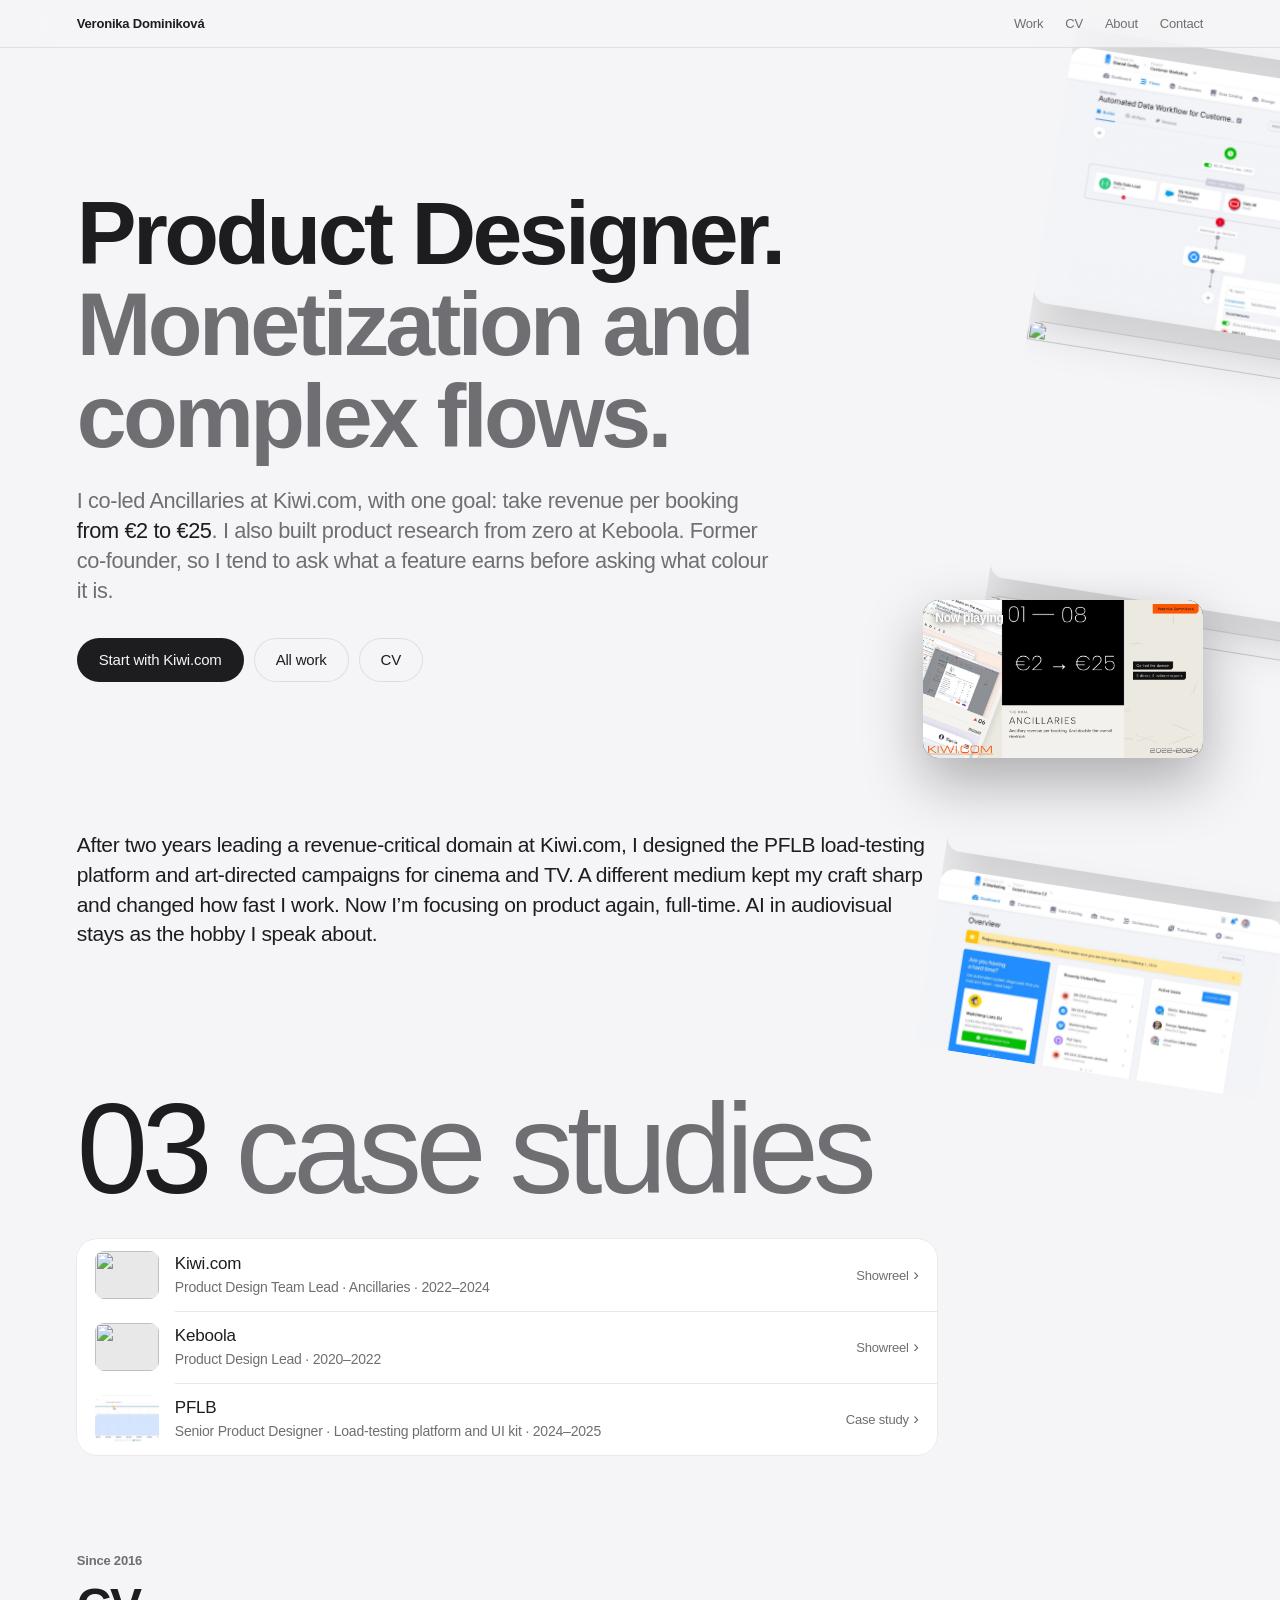
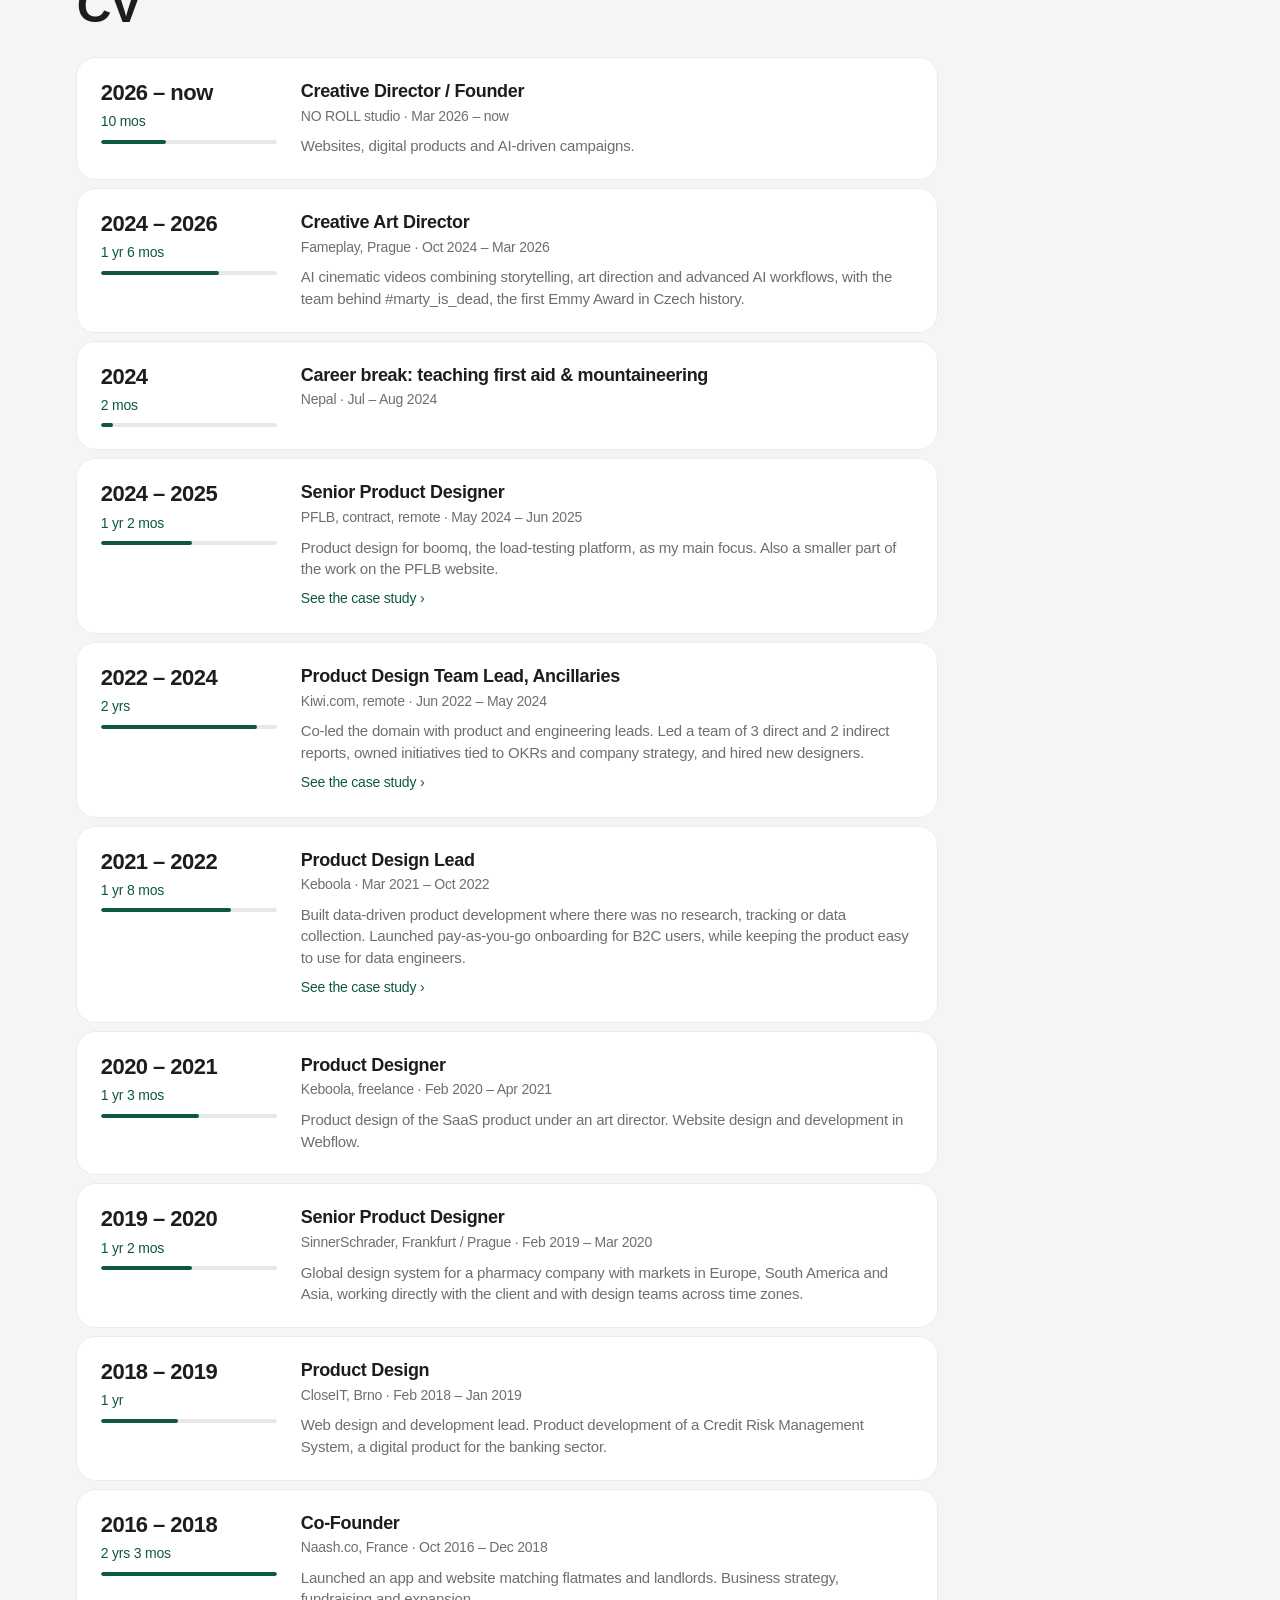
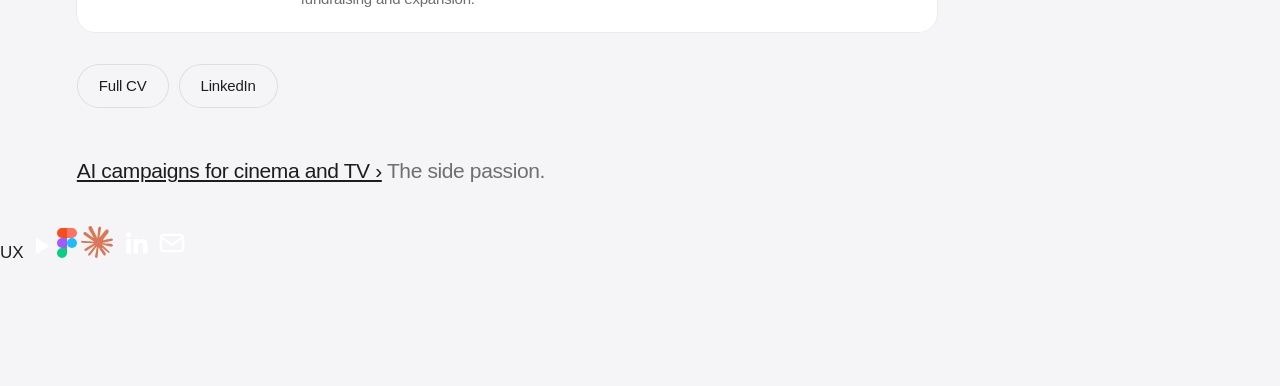
==== index.html @ f1a628cb "Use the correct PFLB website designs in the case study Co-Authored-By: Claude Opus 5.5 <noreply@anth" ====
<!doctype html>
<html lang="en">
<head>
  <meta charset="utf-8">
  <meta name="viewport" content="width=device-width, initial-scale=1">
  <title>Veronika Dominiková — Product Designer</title>
  <meta name="description" content="Veronika Dominiková, Product Designer. Monetization and complex flows, ex-Kiwi.com and ex-Keboola. Case studies, showreels and CV.">
  <meta property="og:title" content="Veronika Dominiková — Product Designer">
  <meta property="og:description" content="Monetization and complex flows, ex-Kiwi.com and ex-Keboola. Case studies, showreels and CV.">
  <meta property="og:image" content="assets/img/og.jpg">
  <link rel="icon" href="assets/img/favicon.svg" type="image/svg+xml">
  <link rel="stylesheet" href="assets/css/site.css?v=7">
</head>
<body>
  <header class="top">
    <a class="top__name" href="#">Veronika Dominiková</a>
    <nav><a href="#work">Work</a><a href="#career">CV</a><a href="#about">About</a><a href="mailto:veronikadominikova@gmail.com">Contact</a></nav>
  </header>
  <div class="strip" aria-hidden="true"><div class="strip__track" id="track"></div></div>
  <main id="view" tabindex="-1"></main>
  <div id="modal"></div>
  <nav class="dock" aria-label="Dock">
    <button class="dock__app" data-go="work" data-label="Product Design"><span class="ic ic--ux">UX</span></button>
    <button class="dock__app" data-go="kiwi" data-label="Showreel"><span class="ic ic--film"><svg viewBox="0 0 24 24" width="24" height="24" aria-hidden="true"><path fill="#fff" d="M8 5.5v13a1 1 0 0 0 1.5.86l11-6.5a1 1 0 0 0 0-1.72l-11-6.5A1 1 0 0 0 8 5.5z"/></svg></span></button>
    <span class="dock__sep"></span>
    <button class="dock__app" data-joke="figma" data-label="Figma"><span class="ic ic--fg"><svg viewBox="0 0 38 57" width="20" height="30" aria-hidden="true"><path fill="#1abcfe" d="M19 28.5a9.5 9.5 0 1 1 19 0 9.5 9.5 0 0 1-19 0z"/><path fill="#0acf83" d="M0 47.5A9.5 9.5 0 0 1 9.5 38H19v9.5a9.5 9.5 0 1 1-19 0z"/><path fill="#ff7262" d="M19 0v19h9.5a9.5 9.5 0 1 0 0-19H19z"/><path fill="#f24e1e" d="M0 9.5A9.5 9.5 0 0 0 9.5 19H19V0H9.5A9.5 9.5 0 0 0 0 9.5z"/><path fill="#a259ff" d="M0 28.5A9.5 9.5 0 0 0 9.5 38H19V19H9.5A9.5 9.5 0 0 0 0 28.5z"/></svg></span></button>
    <button class="dock__app" data-joke="claude" data-label="Claude"><span class="ic ic--claude"><svg viewBox="0 0 24 24" width="32" height="32" aria-hidden="true"><path fill="#D97757" d="m4.7144 15.9555 4.7174-2.6471.079-.2307-.079-.1275h-.2307l-.7893-.0486-2.6956-.0729-2.3375-.0971-2.2646-.1214-.5707-.1215-.5343-.7042.0546-.3522.4797-.3218.686.0608 1.5179.1032 2.2767.1578 1.6514.0972 2.4468.255h.3886l.0546-.1579-.1336-.0971-.1032-.0972L6.973 9.8356l-2.55-1.6879-1.3356-.9714-.7225-.4918-.3643-.4614-.1578-1.0078.6557-.7225.8803.0607.2246.0607.8925.686 1.9064 1.4754 2.4893 1.8336.3643.3035.1457-.1032.0182-.0728-.164-.2733-1.3539-2.4467-1.445-2.4893-.6435-1.032-.17-.6194c-.0607-.255-.1032-.4674-.1032-.7285L6.287.1335 6.6997 0l.9957.1336.419.3642.6192 1.4147 1.0018 2.2282 1.5543 3.0296.4553.8985.2429.8318.091.255h.1579v-.1457l.1275-1.706.2368-2.0947.2307-2.6957.0789-.7589.3764-.9107.7468-.4918.5828.2793.4797.686-.0668.4433-.2853 1.8517-.5586 2.9021-.3643 1.9429h.2125l.2429-.2429.9835-1.3053 1.6514-2.0643.7286-.8196.85-.9046.5464-.4311h1.0321l.759 1.1293-.34 1.1657-1.0625 1.3478-.8804 1.1414-1.2628 1.7-.7893 1.36.0729.1093.1882-.0183 2.8535-.607 1.5421-.2794 1.8396-.3157.8318.3886.091.3946-.3278.8075-1.967.4857-2.3072.4614-3.4364.8136-.0425.0304.0486.0607 1.5482.1457.6618.0364h1.621l3.0175.2247.7892.522.4736.6376-.079.4857-1.2142.6193-1.6393-.3886-3.825-.9107-1.3113-.3279h-.1822v.1093l1.0929 1.0686 2.0035 1.8092 2.5075 2.3314.1275.5768-.3218.4554-.34-.0486-2.2039-1.6575-.85-.7468-1.9246-1.621h-.1275v.17l.4432.6496 2.3436 3.5214.1214 1.0807-.17.3521-.6071.2125-.6679-.1214-1.3721-1.9246L14.38 17.959l-1.1414-1.9428-.1397.079-.674 7.2552-.3156.3703-.7286.2793-.6071-.4614-.3218-.7468.3218-1.4753.3886-1.9246.3157-1.53.2853-1.9004.17-.6314-.0121-.0425-.1397.0182-1.4328 1.9672-2.1796 2.9446-1.7243 1.8456-.4128.164-.7164-.3704.0667-.6618.4008-.5889 2.386-3.0357 1.4389-1.882.929-1.0868-.0062-.1579h-.0546l-6.3385 4.1164-1.1293.1457-.4857-.4554.0608-.7467.2307-.2429 1.9064-1.3114Z"/></svg></span></button>
    <span class="dock__sep"></span>
    <button class="dock__app" data-go="about" data-label="About me"><span class="ic ic--notes"><i></i><i></i><i></i></span></button>
    <a class="dock__app" href="https://www.linkedin.com/in/veronika-dominikova/" target="_blank" rel="noopener" data-label="LinkedIn"><span class="ic ic--in"><svg viewBox="0 0 24 24" width="30" height="30" aria-hidden="true"><path fill="#fff" d="M20.447 20.452h-3.554v-5.569c0-1.328-.027-3.037-1.852-3.037-1.853 0-2.136 1.445-2.136 2.939v5.667H9.351V9h3.414v1.561h.046c.477-.9 1.637-1.85 3.37-1.85 3.601 0 4.267 2.37 4.267 5.455v6.286zM5.337 7.433c-1.144 0-2.063-.926-2.063-2.065 0-1.138.92-2.063 2.063-2.063 1.14 0 2.064.925 2.064 2.063 0 1.139-.925 2.065-2.064 2.065zm1.782 13.019H3.555V9h3.564v11.452z"/></svg></span></a>
    <a class="dock__app" href="mailto:veronikadominikova@gmail.com" data-label="Email"><span class="ic ic--mail"><svg viewBox="0 0 24 24" width="30" height="30" fill="none" stroke="#fff" stroke-width="1.8" stroke-linejoin="round" aria-hidden="true"><rect x="3" y="5.5" width="18" height="13" rx="2.5"/><path d="m3.5 7.5 8.5 6 8.5-6"/></svg></span></a>
    <span class="dock__sep"></span>
    <button class="dock__app" data-bin data-label="Bin of rejected rolls"><span class="ic ic--bin"></span></button>
  </nav>
  <noscript><div class="noscript"><h1>Veronika Dominiková</h1><p>Product Designer. Monetization and complex flows, ex-Kiwi.com and ex-Keboola. Read the <a href="resume.html">CV and case study summaries</a>.</p></div></noscript>
  <script src="assets/js/data.js?v=13"></script>
  <script src="assets/js/site.js?v=8"></script>
</body>
</html>
---- assets/css/site.css ----
:root{color-scheme:light;--bg:#f5f5f7;--sheet:#fff;--ink:#1d1d1f;--soft:#6e6e73;--line:rgba(0,0,0,.09);--accent:#0F583D;--font:-apple-system,BlinkMacSystemFont,"SF Pro Display","Inter","Helvetica Neue",Arial,sans-serif;--ease:cubic-bezier(.2,.8,.2,1);--col:min(860px,calc(100vw - 40px));--gut:clamp(20px,6vw,104px)}
*{box-sizing:border-box;margin:0}html{scroll-behavior:smooth}body{background:var(--bg);color:var(--ink);font:400 17px/1.47 var(--font);letter-spacing:-.012em;-webkit-font-smoothing:antialiased;overflow-x:hidden;padding-bottom:120px}
a{color:inherit}button{font:inherit;color:inherit;background:none;border:0;padding:0;cursor:pointer}img,video{display:block;max-width:100%}
:focus-visible{outline:2px solid var(--accent);outline-offset:3px;border-radius:6px}main:focus{outline:0}
.top{position:fixed;inset:0 0 auto;height:48px;z-index:50;display:flex;align-items:center;justify-content:space-between;padding:0 var(--gut);background:color-mix(in srgb,var(--bg) 72%,transparent);backdrop-filter:saturate(180%) blur(20px);-webkit-backdrop-filter:saturate(180%) blur(20px);border-bottom:.5px solid var(--line);font-size:13px}
.top__name{font-weight:600;text-decoration:none}.top nav{display:flex;gap:22px}.top nav a{text-decoration:none;color:var(--soft);transition:color .2s}.top nav a:hover,.top nav a.on{color:var(--ink)}
main{position:relative;z-index:2;padding:0 var(--gut);animation:rise .55s var(--ease)}@keyframes rise{from{opacity:0;transform:translateY(14px)}to{opacity:1;transform:none}}
/* film strip: her roll, kept from noroll.studio */
.strip{position:fixed;top:-20vh;bottom:-20vh;right:-6vw;width:clamp(240px,27vw,430px);z-index:1;transform:rotate(9deg);pointer-events:none;overflow:hidden;opacity:0;transition:opacity .6s}.strip.on{opacity:1}
.strip__track{display:flex;flex-direction:column;gap:18px;will-change:transform}.strip__track img{width:100%;aspect-ratio:4/3;object-fit:cover;object-position:top;border-radius:14px;box-shadow:0 18px 50px rgba(0,0,0,.18)}
@media (max-width:1180px){.strip{display:none}}
/* home */
.hero{min-height:calc(100vh - 110px);display:flex;flex-direction:column;justify-content:center;padding-top:80px;max-width:min(860px,62vw)}
.hero h1{font-size:clamp(46px,7vw,104px);line-height:1.02;letter-spacing:-.04em;font-weight:600}.hero h1 span{color:var(--soft)}
.lead{font-size:clamp(19px,1.7vw,24px);line-height:1.38;letter-spacing:-.018em;color:var(--soft);margin-top:24px;max-width:700px}.lead b{color:var(--ink);font-weight:500}
.cta{display:flex;flex-wrap:wrap;gap:10px;margin-top:32px}.btn{display:inline-flex;align-items:center;min-height:44px;padding:0 22px;border-radius:999px;background:var(--ink);color:var(--bg);font-size:15px;font-weight:500;text-decoration:none;transition:transform .25s var(--ease),opacity .2s}.btn:hover{transform:scale(1.03)}.btn--g{background:transparent;color:var(--ink);box-shadow:inset 0 0 0 1px var(--line)}
.now{position:absolute;right:var(--gut);top:calc(100vh - 300px);width:280px;z-index:3;border-radius:16px;overflow:hidden;box-shadow:0 24px 60px rgba(0,0,0,.3);background:#111;display:block;text-align:left;transition:transform .35s var(--ease)}.now:hover{transform:scale(1.03)}.now span{position:absolute;left:12px;top:10px;font-size:12px;font-weight:600;color:#fff;text-shadow:0 1px 6px rgba(0,0,0,.7)}
@media (max-width:900px){.now{position:static;width:100%;margin-top:28px}.hero{max-width:none}.top nav{gap:14px}}
.path{max-width:var(--col);font-size:21px;line-height:1.42;letter-spacing:-.018em;margin:40px 0}
/* list */
.section{max-width:var(--col);padding-top:96px}.count{font-size:clamp(64px,10vw,132px);font-weight:200;letter-spacing:-.05em;line-height:1;font-variant-numeric:tabular-nums}.count i{font-style:normal;color:var(--soft)}
.eyebrow{font-size:13px;font-weight:600;color:var(--soft);margin-bottom:10px}.h2{font-size:clamp(32px,4vw,48px);line-height:1.08;letter-spacing:-.03em;font-weight:600}
.list{margin-top:26px;background:var(--sheet);border-radius:20px;overflow:hidden;box-shadow:0 0 0 .5px var(--line)}
.row{display:grid;grid-template-columns:64px 1fr auto;gap:16px;align-items:center;width:100%;padding:12px 18px;text-align:left;text-decoration:none;transition:background .2s;position:relative}.row+.row::before{content:"";position:absolute;left:98px;right:0;top:0;border-top:.5px solid var(--line)}.row:hover{background:color-mix(in srgb,var(--ink) 5%,transparent)}
.row img{width:64px;height:48px;object-fit:cover;border-radius:9px;background:var(--line)}.row b{display:block;font-weight:500}.row small{display:block;color:var(--soft);font-size:14px}.row em{font-style:normal;color:var(--soft);font-size:13px;white-space:nowrap}.row em::after{content:" ›";font-size:17px}
@media (max-width:600px){.row em{display:none}.row{grid-template-columns:56px 1fr}.row img{width:56px;height:42px}.row+.row::before{left:90px}}
/* case */
.case{max-width:var(--col);padding-top:84px}.case__n{font-size:clamp(40px,6vw,76px);font-weight:200;letter-spacing:-.04em;color:var(--soft);font-variant-numeric:tabular-nums}.case h1{font-size:clamp(44px,6.4vw,84px);line-height:1.02;letter-spacing:-.04em;font-weight:600;margin-top:4px}.case__sub{font-size:21px;color:var(--soft);margin-top:10px}
.media{width:100%;margin-top:30px;border-radius:20px;background:#111;box-shadow:0 24px 70px rgba(0,0,0,.2);aspect-ratio:16/9;object-fit:cover;cursor:zoom-in}video.media,iframe.media{cursor:default;border:0}.heroimg{aspect-ratio:auto}
.meta{display:flex;flex-wrap:wrap;gap:6px 26px;margin-top:18px;font-size:14px;color:var(--soft)}.meta b{font-weight:500;color:var(--ink)}
.chips{position:sticky;top:48px;z-index:10;display:flex;gap:6px;overflow-x:auto;scrollbar-width:none;margin:30px calc(var(--gut)*-1) 0;padding:9px var(--gut);background:color-mix(in srgb,var(--bg) 78%,transparent);backdrop-filter:saturate(180%) blur(20px);-webkit-backdrop-filter:saturate(180%) blur(20px)}.chips::-webkit-scrollbar{display:none}.chips button{flex:none;min-height:34px;padding:0 14px;border-radius:999px;font-size:13px;font-weight:500;color:var(--soft);transition:all .2s}.chips button:hover{color:var(--ink)}.chips button.on{background:var(--ink);color:var(--bg)}.chips button.hl:not(.on){color:var(--accent)}
.facts{display:grid;grid-template-columns:repeat(auto-fit,minmax(170px,1fr));gap:10px;margin-top:30px}.facts div{background:var(--sheet);border-radius:18px;padding:18px 20px;box-shadow:0 0 0 .5px var(--line)}.facts b{display:block;font-size:34px;letter-spacing:-.03em;font-weight:600;line-height:1.1}.facts span{display:block;font-size:14px;line-height:1.35;color:var(--soft);margin-top:4px}
.prose{font-size:19px;line-height:1.46;letter-spacing:-.016em;margin-top:26px}.prose b{font-weight:600}.muted{color:var(--soft)}
.ul{list-style:none;padding:0;margin-top:14px}.ul li{padding:10px 0;border-top:.5px solid var(--line);font-size:16px}.quote{margin-top:30px;font-size:21px;line-height:1.38;letter-spacing:-.018em}.quote cite{display:block;margin-top:8px;font:500 14px var(--font);color:var(--soft)}
.ch{scroll-margin-top:110px;padding-top:68px}.ch h2{font-size:clamp(30px,3.8vw,44px);line-height:1.08;letter-spacing:-.03em;font-weight:600}.ch__k{font-size:14px;color:var(--soft);margin-top:4px}.ch p.t{font-size:18px;line-height:1.46;margin-top:14px}
.ch--hl{background:var(--sheet);border-radius:24px;padding:36px;margin-top:68px;box-shadow:0 0 0 .5px var(--line)}@media (max-width:600px){.ch--hl{padding:22px}}
.step{margin-top:32px}.step h3{font-size:19px;font-weight:600;letter-spacing:-.02em}.gallery{display:grid;grid-template-columns:repeat(6,1fr);gap:10px;margin-top:18px}.g{grid-column:span 6}.g--half{grid-column:span 3}.g--third{grid-column:span 2}.g img{width:100%;height:auto;border-radius:12px;cursor:zoom-in;background:var(--line);box-shadow:0 0 0 .5px var(--line)}@media (max-width:600px){.g--half{grid-column:span 6}.g--third{grid-column:span 3}}
.next{display:flex;justify-content:space-between;gap:10px;margin-top:72px}.next a{flex:1;padding:18px 20px;border-radius:18px;background:var(--sheet);text-decoration:none;box-shadow:0 0 0 .5px var(--line);transition:transform .25s var(--ease)}.next a:hover{transform:translateY(-2px)}.next small{display:block;color:var(--soft);font-size:13px}.next a:last-child{text-align:right}
/* about */
.career{margin-top:26px;display:grid;gap:10px}.cvr{display:grid;grid-template-columns:176px 1fr;gap:24px;padding:22px 24px;background:var(--sheet);border-radius:18px;box-shadow:0 0 0 .5px var(--line)}
.cvr__y{display:block;font-size:22px;line-height:1.15;font-weight:600;letter-spacing:-.025em;font-variant-numeric:tabular-nums;white-space:nowrap}.cvr__d{display:block;margin-top:6px;font-size:14px;font-weight:500;color:var(--accent)}.cvr__bar{display:block;height:4px;margin-top:8px;border-radius:9px;background:var(--line);overflow:hidden}.cvr__bar i{display:block;height:100%;border-radius:9px;background:var(--accent)}
.cvr__b>b{display:block;font-size:18px;font-weight:600;letter-spacing:-.018em;line-height:1.25}.cvr__b small{display:block;margin-top:3px;color:var(--soft);font-size:14px}.cvr__b p{margin-top:9px;color:var(--soft);font-size:15px;line-height:1.45}.cvr__b a{display:inline-block;margin-top:8px;color:var(--accent);font-size:14px;font-weight:500;text-decoration:none}
@media (max-width:600px){.cvr{grid-template-columns:1fr;gap:14px;padding:18px}}
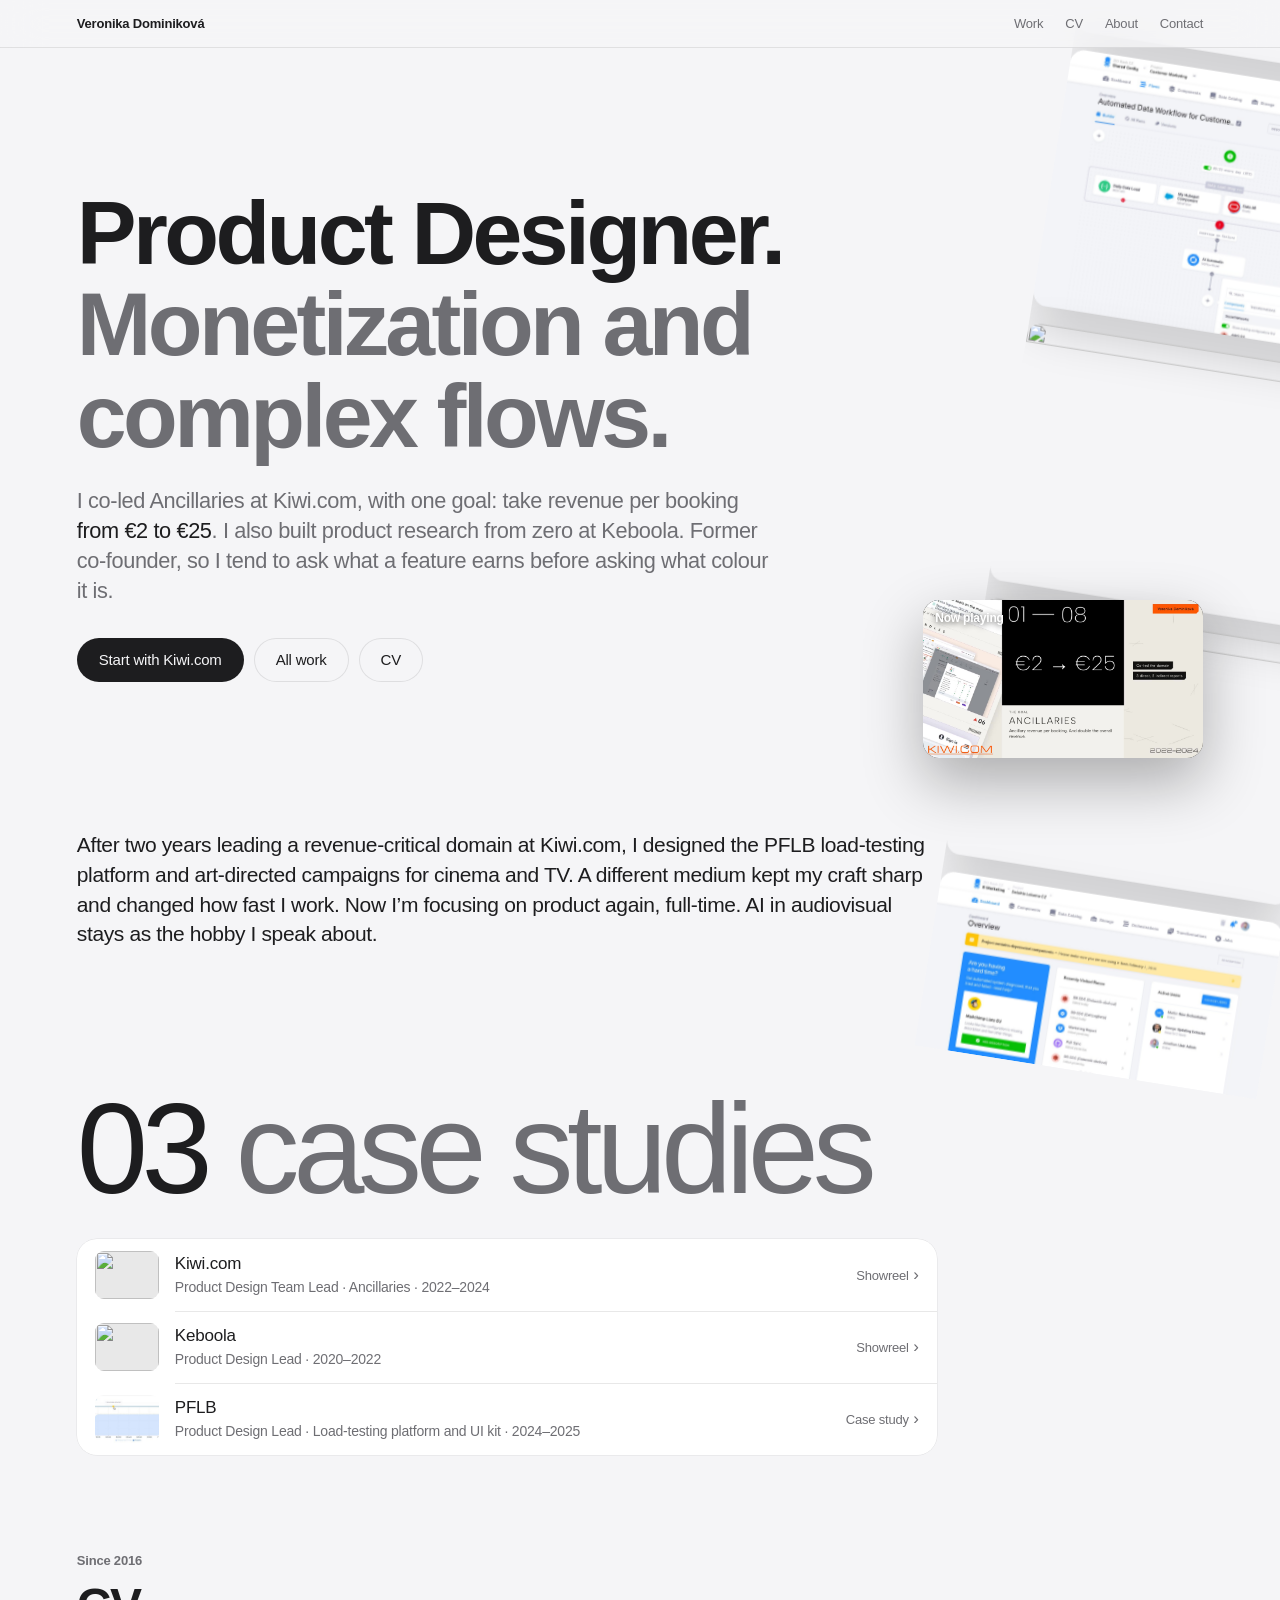
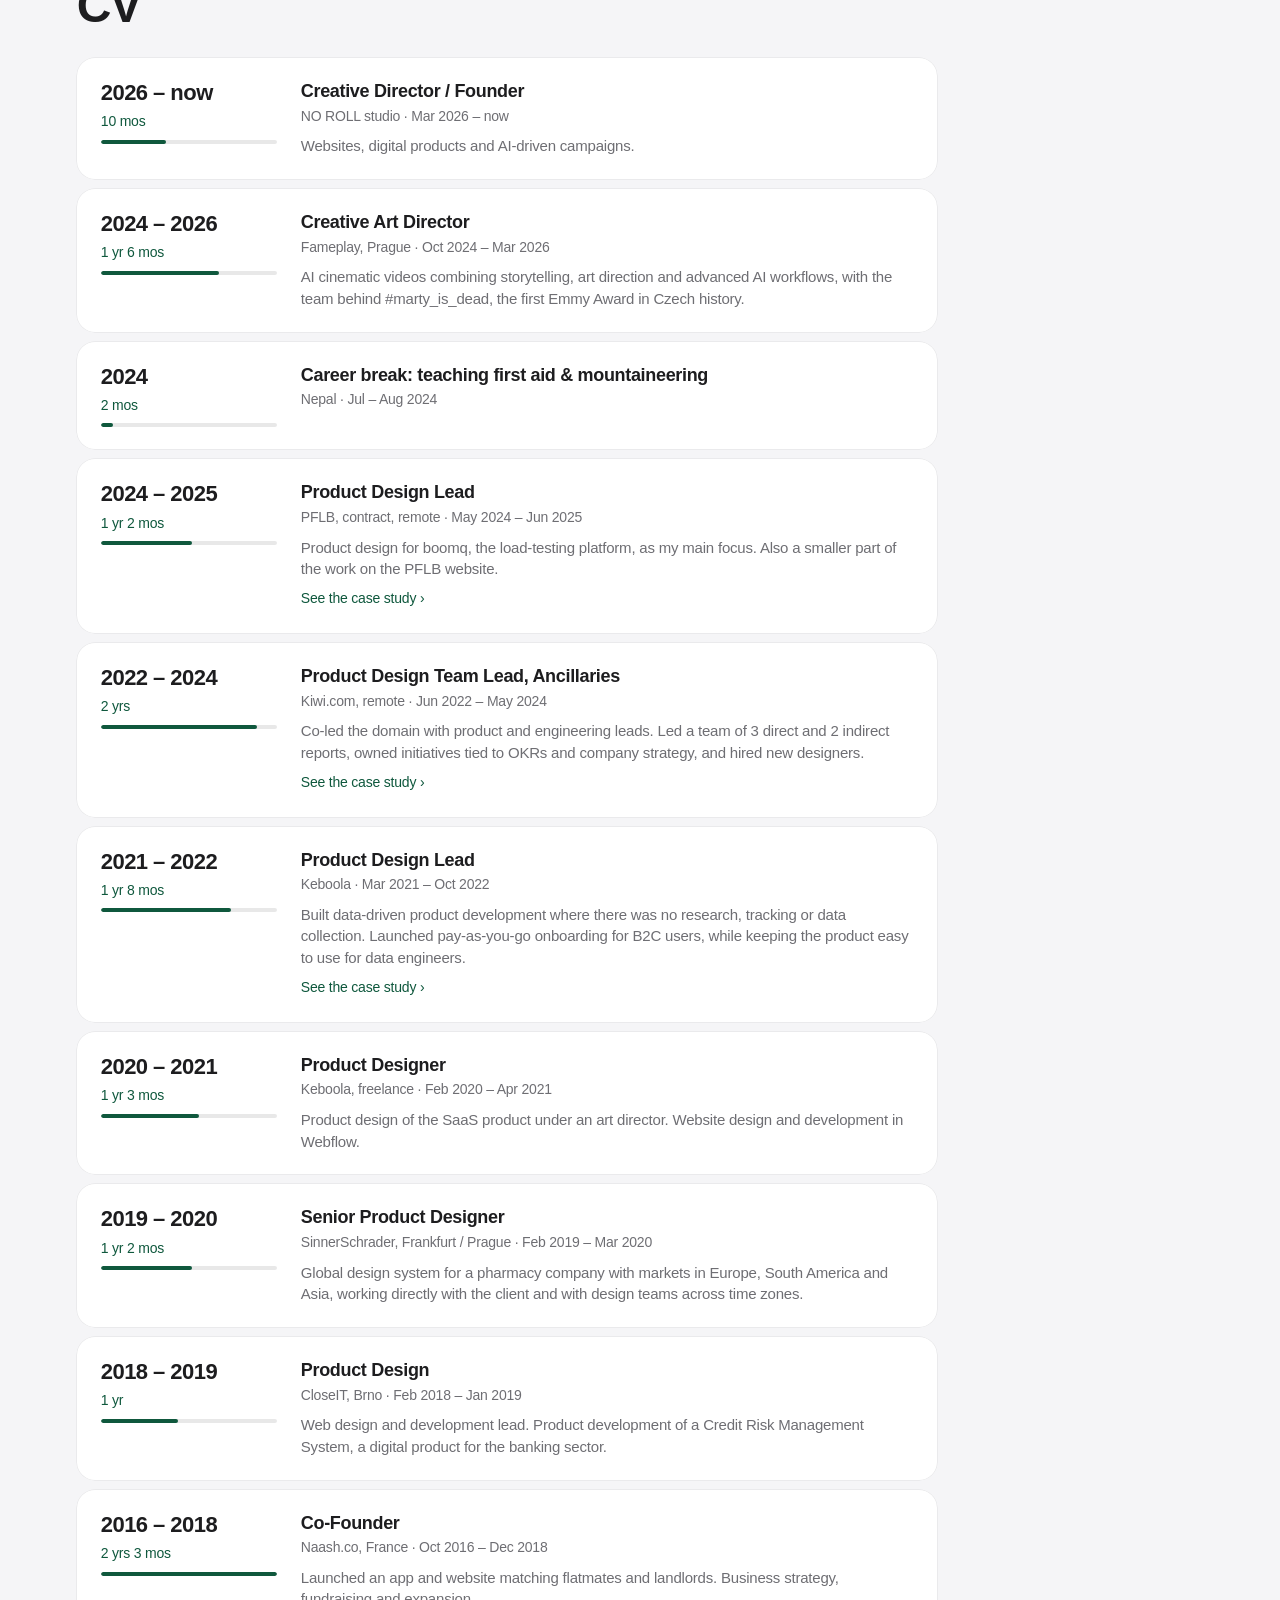
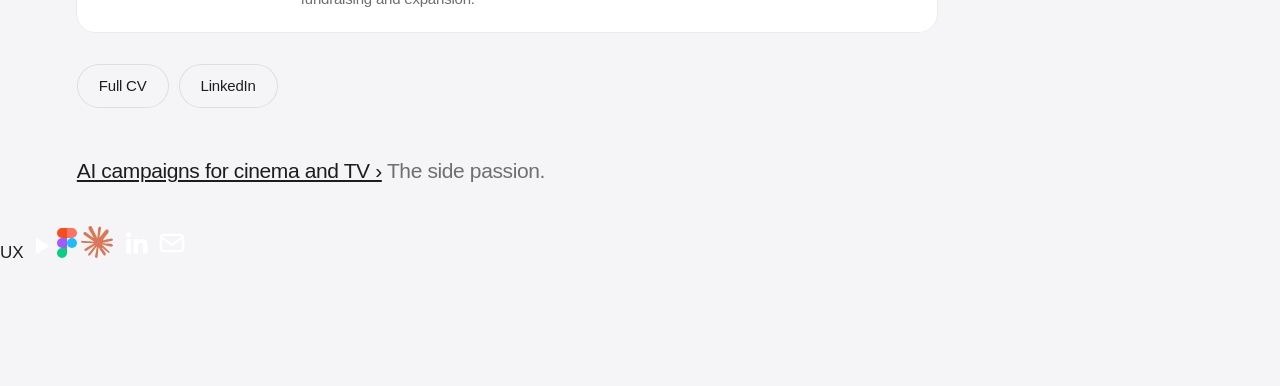
==== commit cb3db373: "Title PFLB role Product Design Lead Co-Authored-By: Claude Opus 5.5 <noreply@anthropic.com> Claude-S" ====
--- a/index.html
+++ b/index.html
@@ -33,7 +33,7 @@
     <button class="dock__app" data-bin data-label="Bin of rejected rolls"><span class="ic ic--bin"></span></button>
   </nav>
   <noscript><div class="noscript"><h1>Veronika Dominiková</h1><p>Product Designer. Monetization and complex flows, ex-Kiwi.com and ex-Keboola. Read the <a href="resume.html">CV and case study summaries</a>.</p></div></noscript>
-  <script src="assets/js/data.js?v=13"></script>
+  <script src="assets/js/data.js?v=14"></script>
   <script src="assets/js/site.js?v=8"></script>
 </body>
 </html>
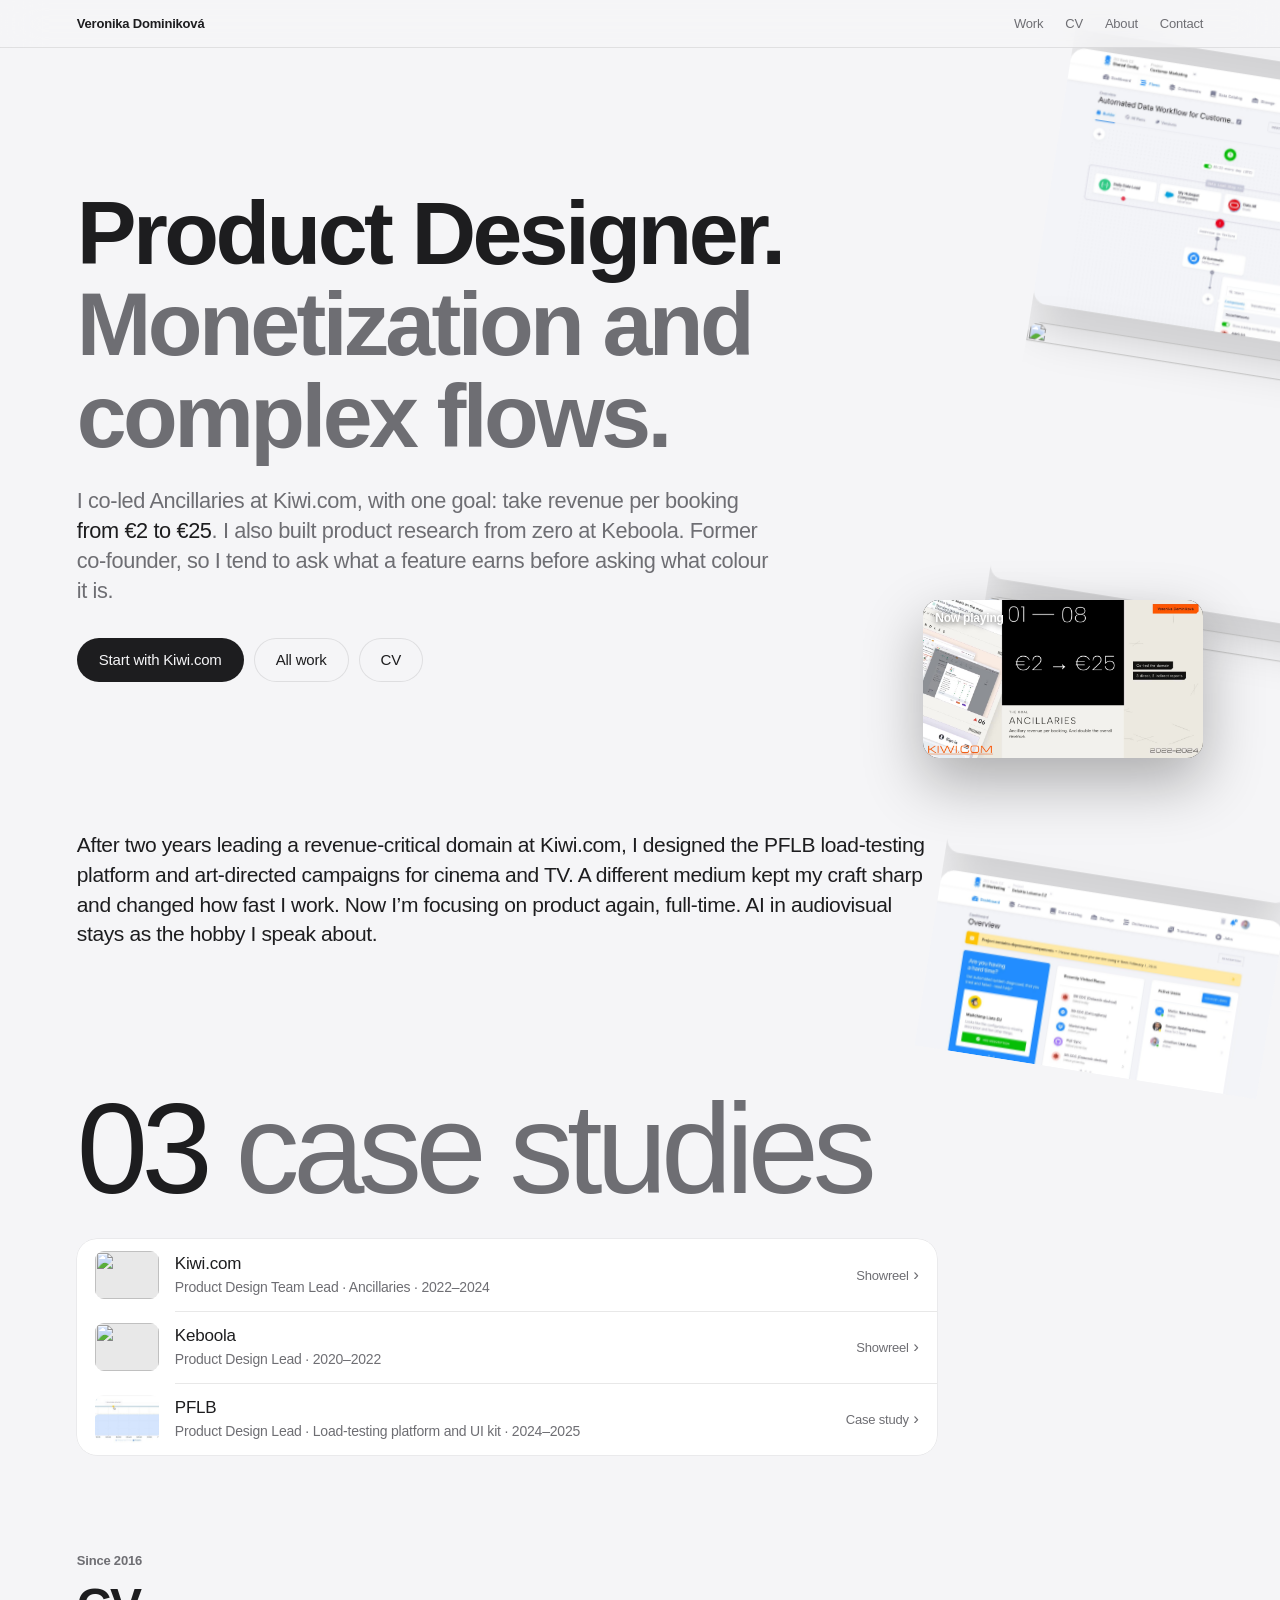
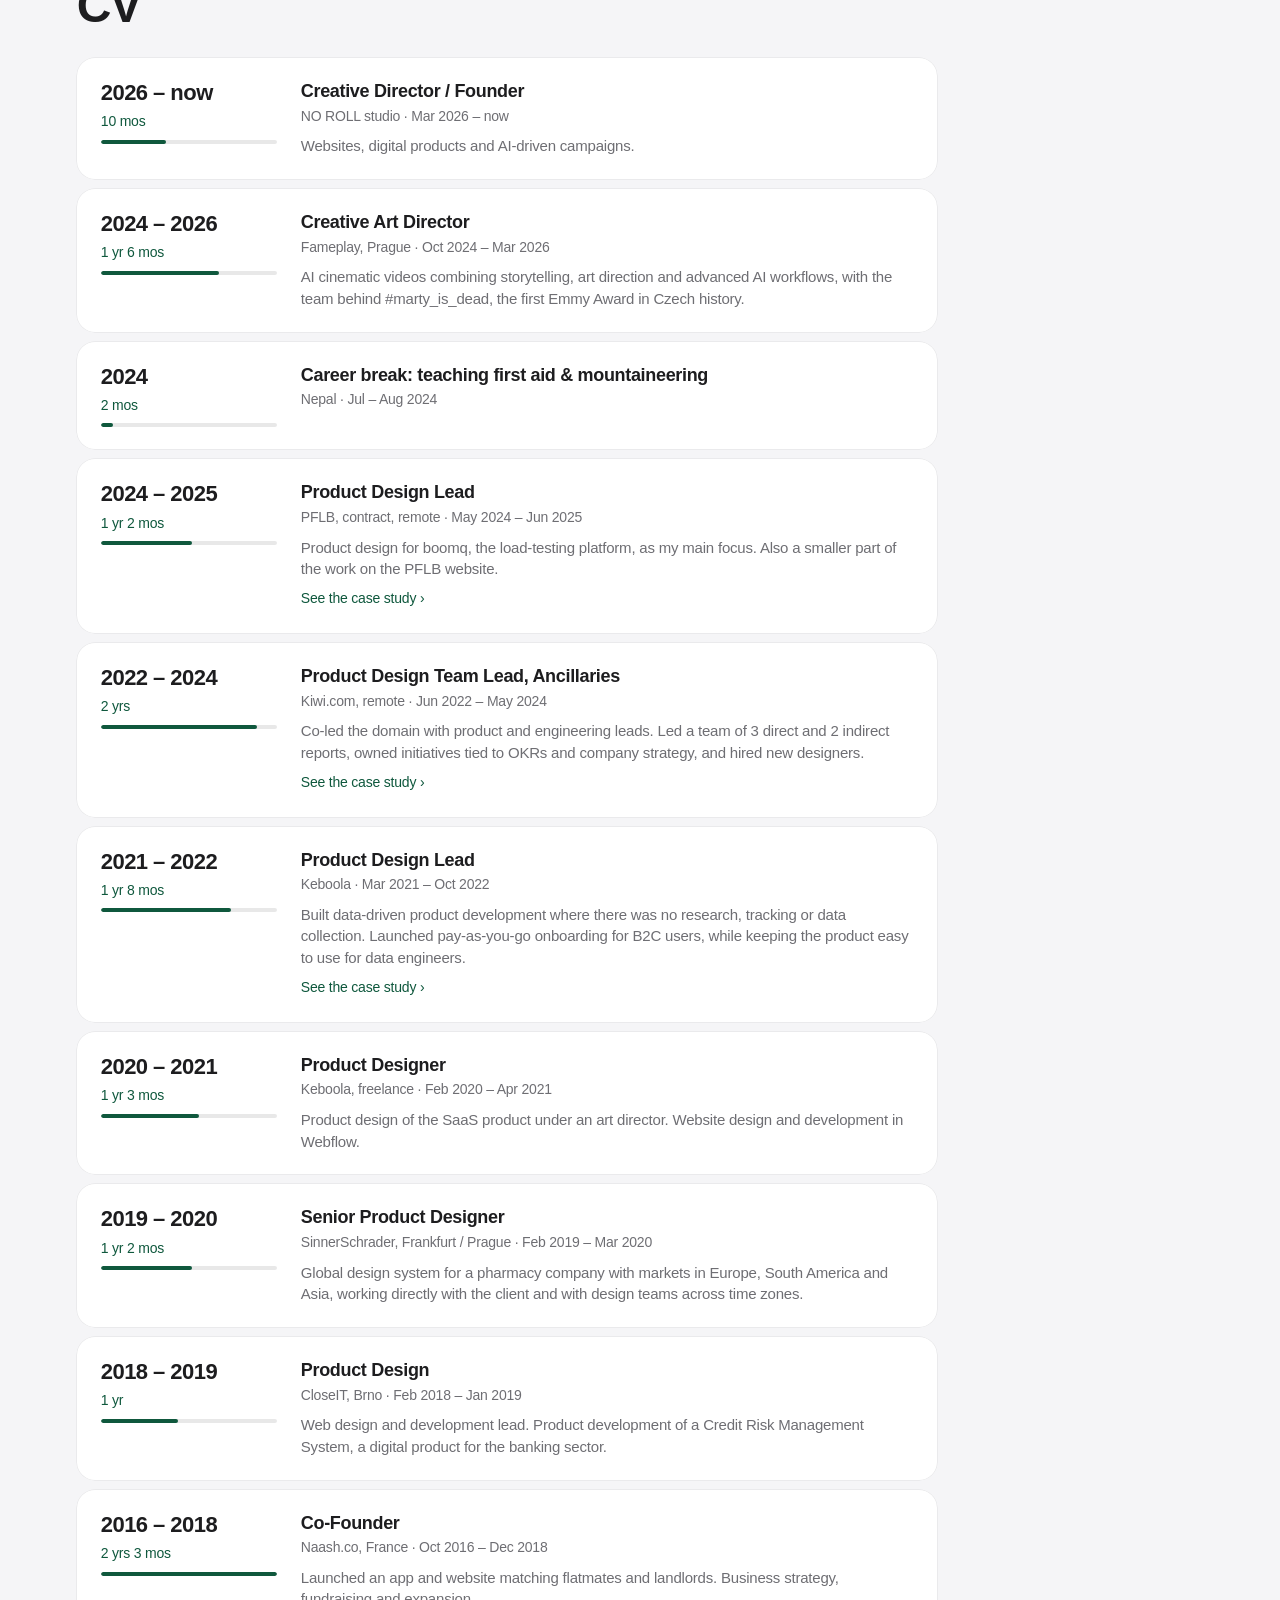
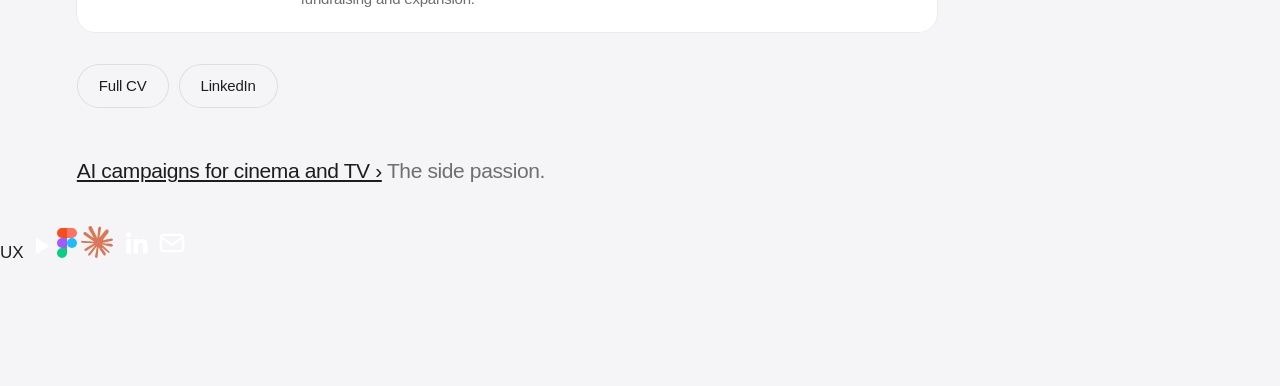
==== commit 4f40338e: "Add a text version of the portfolio for tools without JavaScript Co-Authored-By: Claude Opus 5.5 <no" ====
--- a/index.html
+++ b/index.html
@@ -10,6 +10,7 @@
   <meta property="og:image" content="assets/img/og.jpg">
   <link rel="icon" href="assets/img/favicon.svg" type="image/svg+xml">
   <link rel="stylesheet" href="assets/css/site.css?v=7">
+  <noscript><style>main{padding-top:64px}</style></noscript>
 </head>
 <body>
   <header class="top">
@@ -17,7 +18,38 @@
     <nav><a href="#work">Work</a><a href="#career">CV</a><a href="#about">About</a><a href="mailto:veronikadominikova@gmail.com">Contact</a></nav>
   </header>
   <div class="strip" aria-hidden="true"><div class="strip__track" id="track"></div></div>
-  <main id="view" tabindex="-1"></main>
+  <main id="view" tabindex="-1"><!-- generated by scripts/prerender.js -->
+<h1>Veronika Dominiková, Product Designer</h1>
+<p>Monetization and complex flows. I co-led Ancillaries at Kiwi.com, with one goal: take revenue per booking from €2 to €25. I also built product research from zero at Keboola.</p>
+<p>After two years leading a revenue-critical domain at Kiwi.com, I designed the PFLB load-testing platform and art-directed campaigns for cinema and TV. A different medium kept my craft sharp and changed how fast I work. Now I’m focusing on product again, full-time. AI in audiovisual stays as the hobby I speak about.</p>
+<p><a href="mailto:veronikadominikova@gmail.com">veronikadominikova@gmail.com</a> · <a href="https://www.linkedin.com/in/veronika-dominikova/">LinkedIn</a> · <a href="resume.html">Full CV</a></p>
+<h2>Case studies</h2>
+<section id="static-kiwi"><h3>Kiwi.com</h3><p>Product Design Team Lead · Ancillaries · 2022–2024</p><p>Product Design &gt; Strategy, UX/UI, design leadership · Kiwi.com</p><ul><li>€2 → €25: the goal for ancillary revenue per booking</li><li>2×: the goal for overall revenue, with ancillaries at around 50% of the mix</li><li>3: platforms: web, responsive, iOS + Android</li><li>10+: products: bags, seats, insurance, Guarantee, fare types, bundles…</li><li>100s: of screens across search, booking and post-booking</li></ul><p>Ancillaries are everything you buy on top of a flight. Bags, seats, AXA insurance, Kiwi.com Guarantee, Price Lock, fare types, service packages, bundles, Booking.com and Rentalcars. Each had its own team and its own idea of where to upsell. The business needed more revenue from it, the company was reorganising ownership mid-flight, and nobody had the full picture.</p><p>I took over the design team mid-reorg and co-led the domain with product and engineering. Everything below came out of design jams I ran with designers, PMs, engineers and, regularly, C-level. And a lot of it I designed with my own hands.</p><h4>Key decisions</h4><ul><li>Decisions kept changing with the evidence: we A/B tested variants and kept what performed, using revenue, CX feedback, UX research and quantitative data</li><li>One upsell moment per product per stage, triggered by context (first MMB visit, before check-in when bags or seats are still available, after a schedule change), not by banner real estate</li><li>Business rules live in the design, not in a spreadsheet next to it: Price Lock only shows when the fare margin clears a threshold, different for B2C and B2B2C</li><li>Friction designed on purpose: the “are you sure” moments were mapped and made consistent instead of each team inventing its own</li></ul><h4>My role</h4><ul><li>Co-led the domain with product and engineering leads</li><li>Led 3 product designers, a content designer and a UX researcher</li><li>Facilitated design jams and working sessions with PMs, engineering and C-level</li><li>Hands-on on the key flows, with a strong focus on visual design</li><li>Briefed the team’s UX researcher on what to test, then used the findings to make further feature decisions</li><li>Worked directly with a quantitative researcher and planned further development around the data</li><li>Hiring, feedback and growth of the team</li></ul><blockquote>She joined during a critical phase when the product team was under massive pressure to change its modus operandi, scale our ancillary offering, and achieve ambitious targets… Her facilitation skills enabled her to engage directly with C-level executives in frequent working sessions. — Vladimir Končar, VP of Design and Research, Kiwi.com</blockquote><h4>The map</h4><p>Ancillaries across the whole journey</p><p>Every ancillary touchpoint on one wall: Search → Booking → Post-booking, in two maps (desktop + responsive, and native). Each touchpoint shows the current state next to the proposal, with the conditions that change it: Tier 1 vs other markets, B2C vs B2B2C, signed in vs out. It became the reference for roadmap and ownership discussions when products moved between teams.</p><h4>Booking flow</h4><p>Search to summary</p><p>The core flow every ancillary lives inside: search, trip details, ticket fare, baggage, Kiwi.com services, summary. Consistent across web and native.</p><h4>Bundles</h4><p>Light, Comfort, All in</p><p>Bundles package bags, seats and flexibility into one choice and one discount. I led the iterations after the MVP: upgrades triggered by intent (pick a bag, get offered the bundle that already includes it), a “finding you discounts” moment tested in three versions, seats in bundles with a colour-coded seat map and a mandatory seat step, and the edge cases nobody wants to discover in production: removing a bundle, adding a passenger after an upgrade, infants, multi-traveller seating.</p><h4>Fare Families</h4><p>Airline partnerships, end-to-end ownership</p><p>Kiwi.com started selling airlines’ own fare families (Light, Standard, Flex…) for Air France-KLM, Lufthansa and Virgin Atlantic. Each airline has different rules for bags, seats, changes and refunds. My project from the first sketch to handoff: phase 1 desktop MVP, then responsive and native, including the parts nobody wants to design: refunds, assisted refunds, changes that can’t be done automatically, and the customer-service tool.</p><h4>Decision story</h4><p>Fare Families: one problem, the options, and why</p><p>The rest of this case shows breadth. This one shows how I think. One feature, from the ticket to the critique to what we took forward.</p><h5>1 · The brief</h5><p>August 2023. Ticket DAR-4534, assigned to me, priority highest: prototype the Fare Families use cases so the team understands the flow and its impact before anyone commits engineering time. Airlines were about to sell their own fares through us, and nobody had drawn what that does to a booking that already has bags, seats, Guarantee and service packages in it.</p><h5>2 · Look outside first</h5><p>Before touching our flow I benchmarked how airlines and other booking sites present fare families. Two patterns kept coming back: a column table with ticks, where the middle option does the selling, and a nudge to upgrade right before checkout. Cabin tabs and photo-heavy layouts looked great and explained nothing.</p><h5>3 · The hard part: fare conditions</h5><p>Fare rules are legal text, different for every airline, and people need them before they pay, not after. Three options on the table: a modal on the overview step, a dedicated conditions page, or an FAQ article with the full airline text. I prototyped the modal in several states, from a short summary to the full rules, and took all three to design critique on 23 January 2024.</p><h5>4 · Recommending a fare</h5><p>Two scenarios. Scenario 1: the cheapest fare, or the one that already includes bags. Scenario 2: a higher fare that includes seating. For each, a recommendation at the moment of choice (“Light fare is recommended for your trip”), shown with the same table people had just seen, so the upgrade reads as information, not a trick. Five variants of where and how it appears.</p><h5>5 · What we took forward</h5><ul><li>Baggage allowance and seat-map states come from the fare attributes, so the UI never promises what the ticket doesn’t include</li><li>A short summary of conditions in the flow, the full airline text one tap away</li><li>Recommendations tied to what the traveller already picked, not a blanket upsell</li><li>Post-booking: “search for a new trip” kept as the main path where data showed high conversion back to search</li></ul><h4>Insurance &amp; protection</h4><p>AXA, Kiwi.com Guarantee, AirHelp</p><p>Hypothesis: better merchandising of AXA insurance improves product communication and attachment rates. Unbundled products, per-passenger selection, a clear “no insurance” option and policy details people can actually read. I led this stream and co-designed it with the team, together with Kiwi.com Guarantee and AirHelp placements.</p><h4>Post-booking &amp; email</h4><p>Components, confirmations, boarding documents</p><p>The quiet half of ancillaries: Manage My Booking, transactional emails, e-tickets and boarding documents. Audited and redesigned as one component set used across web, apps and email.</p><p><a href="#kiwi">Open the Kiwi.com case study with images</a></p></section>
+<section id="static-keboola"><h3>Keboola</h3><p>Product Design Lead · 2020–2022</p><p>Product Design &gt; Data platform, B2B + B2C, web, brand · Keboola</p><ul><li>0 → 1: research program and data tracking</li><li>UI 2.0: dashboard, project overview, data catalog</li><li>30+: website pages designed</li><li>50+: illustrations and campaign visuals</li></ul><p>Keboola is a data platform built by and for data engineers. Then it launched pay-as-you-go for people who are not data engineers. No research, no tracking, no design process. And a UI where Storage, Transformations and Workspaces each behaved differently.</p><p>I joined as the brand and web designer and became the product design lead. I built the process first, then the product. And kept the brand and the website, because nobody else was going to.</p><h4>My role</h4><ul><li>Built data-driven product development from scratch</li><li>Set up the user research program</li><li>Worked directly on the design systems for both the product and the website</li><li>Championed UX against technical constraints</li><li>Owned the website (Webflow), illustration system and launch campaigns</li></ul><h4>Testing and funnels</h4><p>Before development, and after release</p><p>I led research interviews on prototypes. We tested features before development and tuned them before handoff to engineering. After release, I led follow-up interviews, collected the data and went through user funnels to see where people dropped off.</p><h4>Flow Builder</h4><p>Data pipelines, block by block</p><p>Flow Builder let non-technical stakeholders build a data pipeline themselves: drag and drop and a visual system, instead of SQL and a Windows 95 look. Tasks grouped into phases, new configurations created in place, and a jobs view for what actually ran.</p><h4>Product UI 2.0</h4><p>Dashboard, jobs, transformations, workspaces</p><p>One pattern for columns, search and the three-dot menu across Storage, Transformations and Workspaces. Real use cases mapped (workspace from storage, transformation from workspace, and back) with warnings where users could lose work. Pay-as-you-go onboarding: a dashboard with 8 states that adapts to what the user has already done.</p><h4>Storage &amp; data catalog</h4><p>Earlier product work</p><p>Bucket and table overviews, events, data samples, schema, lineage graph, project picker. Dev/prod branches, project diff and merge requests for the engineers who live in the tool.</p><h4>Website</h4><p>31 pages, built in Webflow</p><p>Homepage, product, solutions, pricing, comparison, academy, webinars, blog, careers and landing pages for every campaign. Click any page to see it in full.</p><h4>Campaign &amp; illustration</h4><p>Pay-as-you-go launch</p><p>An illustration system and the campaign that launched pay-as-you-go: ads, social, guides.</p><p><a href="#keboola">Open the Keboola case study with images</a></p></section>
+<section id="static-pflb"><h3>PFLB</h3><p>Product Design Lead · Load-testing platform and UI kit · 2024–2025</p><p>Product design &gt; B2B SaaS, developer tool · PFLB (boomq) · Contract, remote</p><ul><li>3: ways to start a test: from scratch, from imported requests, or from JMeter</li><li>14: months on contract, working mainly on the product</li></ul><p>PFLB is a cloud platform for checking how a website or app handles load before go-live. A test can start from a low-code editor, imported requests or an existing JMeter script, and then needs a load profile, SLAs, a run and a report someone can read.</p><p>My co-lead from Kiwi.com was working on the project and brought me into the team. I worked mainly on the platform and the UI kit, and built prototypes. The website was a small part of the job.</p><h4>My role</h4><ul><li>Product design across the platform, with screens that went into production</li><li>Work on the PFLB UI kit and visual experiments</li><li>Prototypes of new flows and iterations</li><li>A smaller part of the work on the PFLB website</li></ul><h4>Creating a test</h4><p>Explorations and iterations</p><p>Load profile, use cases and allocation groups, with a live chart of the load shape next to its settings.</p><h4>Bringing your own JMeter tests</h4><p>Explorations and iterations</p><p>For teams that already have scripts: upload a JMX file with its supporting files, then see the test as settings and containers.</p><h4>SLAs</h4><p>Explorations and iterations</p><p>SLAs across a test, its transactions and requests, with time ranges and a status for each one.</p><h4>Anomaly detection</h4><p>In production</p><p>Anomalies marked on the response time chart, with a detection switch and a sensitivity setting per test, and notification settings in the account.</p><h4>Ordering expert work</h4><p>Prototype</p><p>A dashboard with credits, trend reports and assets, and a flow for ordering test maintenance or execution from PFLB’s engineers.</p><h4>UI kit and visual experiments</h4><p>Explorations</p><p>Experiments with navigation, test containers and workload charts, alongside the UI kit.</p><h4>Website</h4><p>A smaller part of the job</p><p>Marketing pages for the platform, in a dark and a light direction: hero, key features, how the platform works and pricing.</p><p><a href="#pflb">Open the PFLB case study with images</a></p></section>
+<h2>CV</h2>
+<h3>Creative Director / Founder</h3><p>NO ROLL studio · Mar 2026 – now</p><p>Websites, digital products and AI-driven campaigns.</p>
+<h3>Creative Art Director</h3><p>Fameplay, Prague · Oct 2024 – Mar 2026</p><p>AI cinematic videos combining storytelling, art direction and advanced AI workflows, with the team behind #marty_is_dead, the first Emmy Award in Czech history.</p>
+<h3>Career break: teaching first aid &amp; mountaineering</h3><p>Nepal · Jul – Aug 2024</p>
+<h3>Product Design Lead</h3><p>PFLB, contract, remote · May 2024 – Jun 2025</p><p>Product design for boomq, the load-testing platform, as my main focus. Also a smaller part of the work on the PFLB website.</p>
+<h3>Product Design Team Lead, Ancillaries</h3><p>Kiwi.com, remote · Jun 2022 – May 2024</p><p>Co-led the domain with product and engineering leads. Led a team of 3 direct and 2 indirect reports, owned initiatives tied to OKRs and company strategy, and hired new designers.</p>
+<h3>Product Design Lead</h3><p>Keboola · Mar 2021 – Oct 2022</p><p>Built data-driven product development where there was no research, tracking or data collection. Launched pay-as-you-go onboarding for B2C users, while keeping the product easy to use for data engineers.</p>
+<h3>Product Designer</h3><p>Keboola, freelance · Feb 2020 – Apr 2021</p><p>Product design of the SaaS product under an art director. Website design and development in Webflow.</p>
+<h3>Senior Product Designer</h3><p>SinnerSchrader, Frankfurt / Prague · Feb 2019 – Mar 2020</p><p>Global design system for a pharmacy company with markets in Europe, South America and Asia, working directly with the client and with design teams across time zones.</p>
+<h3>Product Design</h3><p>CloseIT, Brno · Feb 2018 – Jan 2019</p><p>Web design and development lead. Product development of a Credit Risk Management System, a digital product for the banking sector.</p>
+<h3>Co-Founder</h3><p>Naash.co, France · Oct 2016 – Dec 2018</p><p>Launched an app and website matching flatmates and landlords. Business strategy, fundraising and expansion.</p>
+<h2>Other work</h2>
+<section id="static-extit"><h3>EXTIT</h3><p>Website redesign + pricing calculator · 2026</p><p>Web design &gt; B2B services, IT outsourcing · EXTIT by YOURWiFi</p><ul><li>3: service packages, from Basic to Premium</li><li>1: pricing calculator, driven by the client’s device count</li></ul><p>EXTIT sells outsourced IT to companies that would rather not think about IT. The site has to make a dull, invisible service feel like relief, and get a price conversation started without a sales call.</p><p>A full redesign of extit.cz: the message, the page structure and the visual system, plus a pricing calculator that estimates a monthly price from the number of computers, servers and other devices.</p><h4>The website</h4><p>From “typical problems” to “start not dealing with it”</p><p>Problems first, then what changes, then the honest comparison with an in-house IT person, including the coffee machine.</p><p><a href="#extit">Open the EXTIT case study with images</a></p></section>
+<section id="static-clash"><h3>Clash of Candles</h3><p>Web identity · 2026</p><p>Brand &amp; web &gt; Web identity · Clash of Candles</p><p>We’re building a skill-based game. The game itself stays under wraps for now, so here’s the part that’s already public: the web identity, from the fighting candles to the pre-launch site.</p><h4>Web identity</h4><p>Pre-launch site</p><p><a href="#clash">Open the Clash of Candles case study with images</a></p></section>
+<section id="static-fameplay"><h3>Fameplay</h3><p>Metal liquid visual + website</p><p>Visual design &amp; web · Fameplay</p><p>The metal liquid visual and the website for an AI studio. The website is no longer live, so the visual is what’s left to show.</p><h4>Metal liquid</h4><p>Key visual</p><p><a href="#fameplay">Open the Fameplay case study with images</a></p></section>
+<h2>What people say</h2>
+<blockquote>Veronika joined our ancillary design team during a critical phase when the product team was under massive pressure to change its modus operandi, scale our ancillary offering, and achieve ambitious targets. Despite the challenges, she demonstrated remarkable resilience, effectively guiding a team of three product designers, a content designer, and a UX researcher… Her facilitation skills enabled her to collaborate with product managers and engage directly with C-level executives in frequent working sessions. Veronika also demonstrated hands-on product design skills with an emphasis on visual design. — Vladimir Končar, VP of Design and Research, Kiwi.com <a href="assets/docs/reference-vladimir-koncar.pdf">Full letter (PDF)</a></blockquote>
+<blockquote>I want to highlight Veronika’s consistent display of a combination of users’ empathy and contribution to the business goals. Throughout her time in our domain, she skillfully managed to take over an existing team of product designers and participated in domain leadership with the product and engineering counterparts. — Michal Šindelář, VP of Product, Kiwi.com <a href="assets/docs/reference-michal-sindelar.pdf">Full letter (PDF)</a></blockquote>
+<h2>On stage</h2>
+<ul><li>Speaker, Hack Your Way 2026, Brno: when AI video is an ace up your sleeve, and when you pay extra for the illusion of savings</li></ul>
+<h2>Skills and tools</h2>
+<ul><li>Product design (UX, UI)</li><li>Monetization &amp; complex flows</li><li>Design team leadership</li><li>User research</li><li>Design systems</li><li>Prototyping</li><li>Web design &amp; development</li><li>Brand design</li><li>AI cinematic production</li><li>Creative direction</li><li>Figma</li><li>Webflow</li><li>GitHub</li><li>Claude MCP</li><li>Photoshop</li><li>ComfyUI</li><li>Weavy</li><li>Magnific</li><li>Higgsfield</li><li>Midjourney</li><li>LoRA</li><li>Topaz</li><li>DaVinci Resolve</li><li>ElevenLabs</li></ul>
+</main>
   <div id="modal"></div>
   <nav class="dock" aria-label="Dock">
     <button class="dock__app" data-go="work" data-label="Product Design"><span class="ic ic--ux">UX</span></button>
@@ -32,7 +64,6 @@
     <span class="dock__sep"></span>
     <button class="dock__app" data-bin data-label="Bin of rejected rolls"><span class="ic ic--bin"></span></button>
   </nav>
-  <noscript><div class="noscript"><h1>Veronika Dominiková</h1><p>Product Designer. Monetization and complex flows, ex-Kiwi.com and ex-Keboola. Read the <a href="resume.html">CV and case study summaries</a>.</p></div></noscript>
   <script src="assets/js/data.js?v=14"></script>
   <script src="assets/js/site.js?v=8"></script>
 </body>
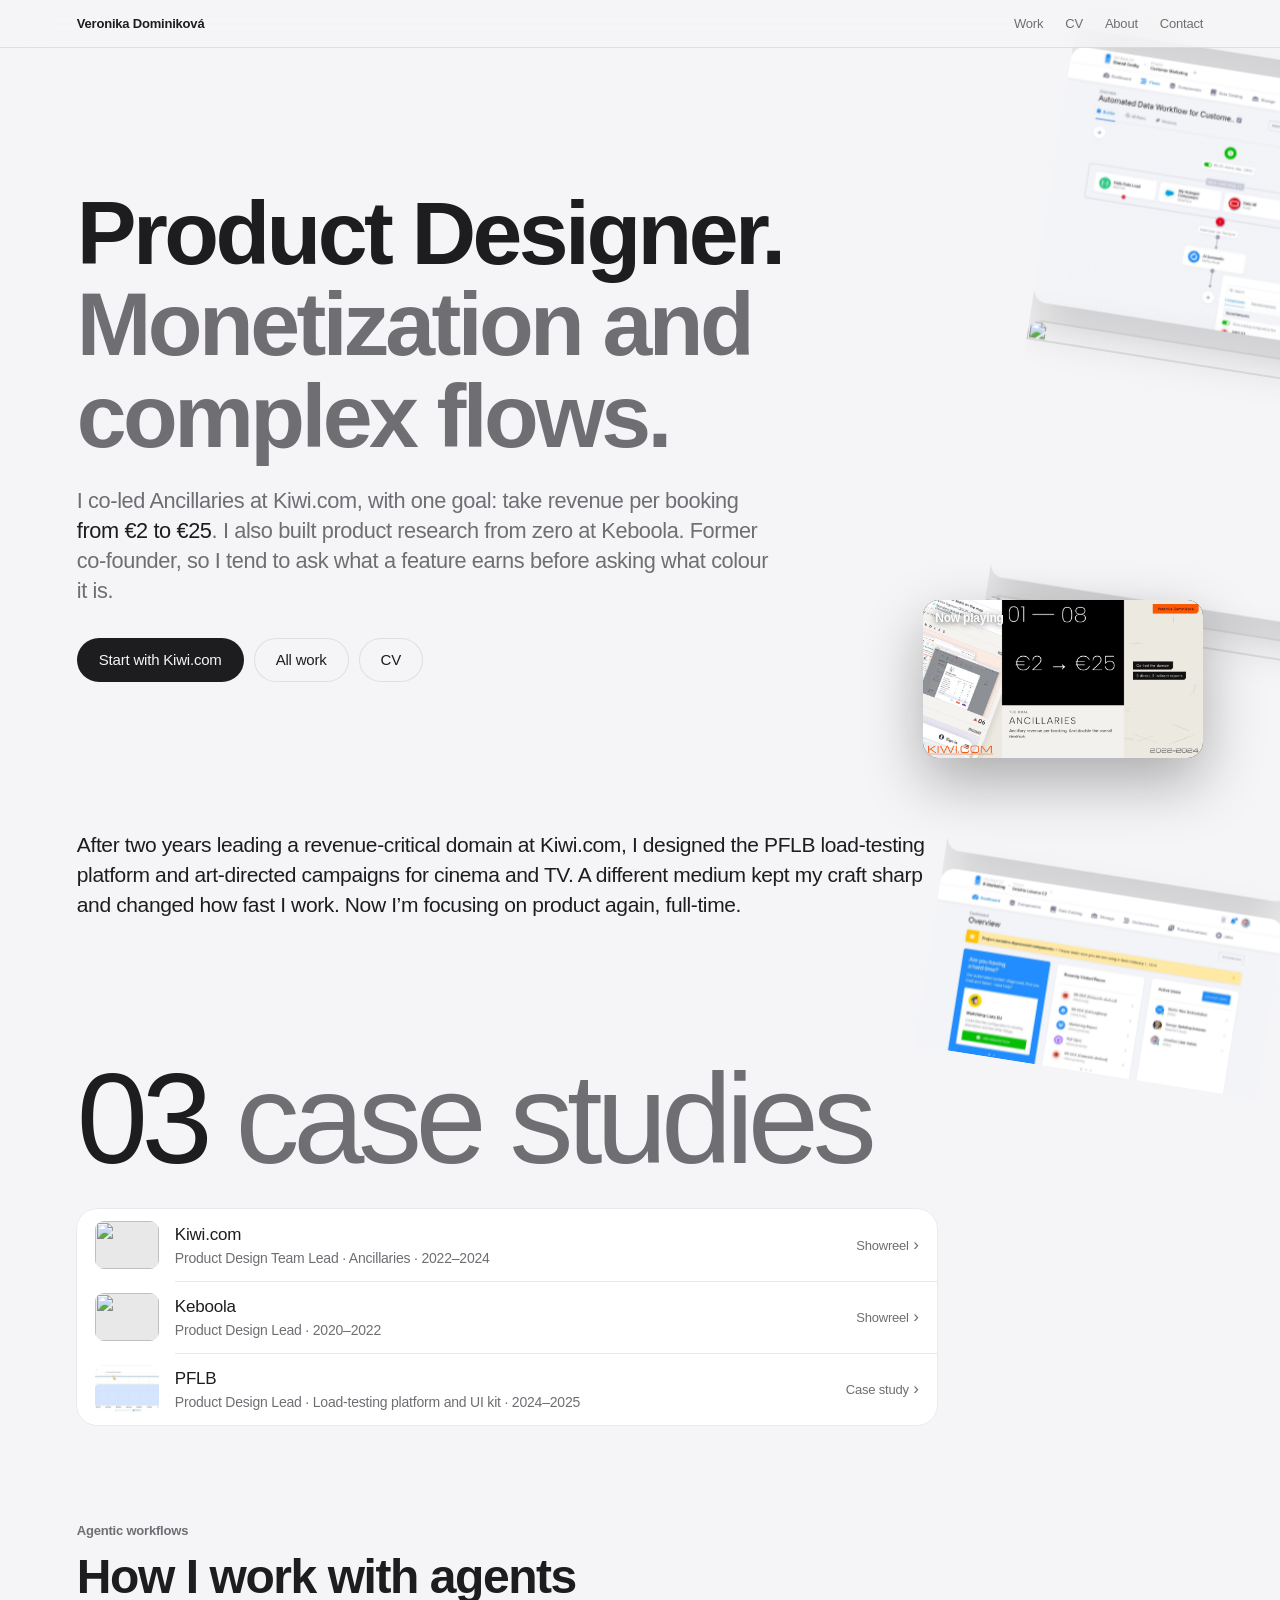
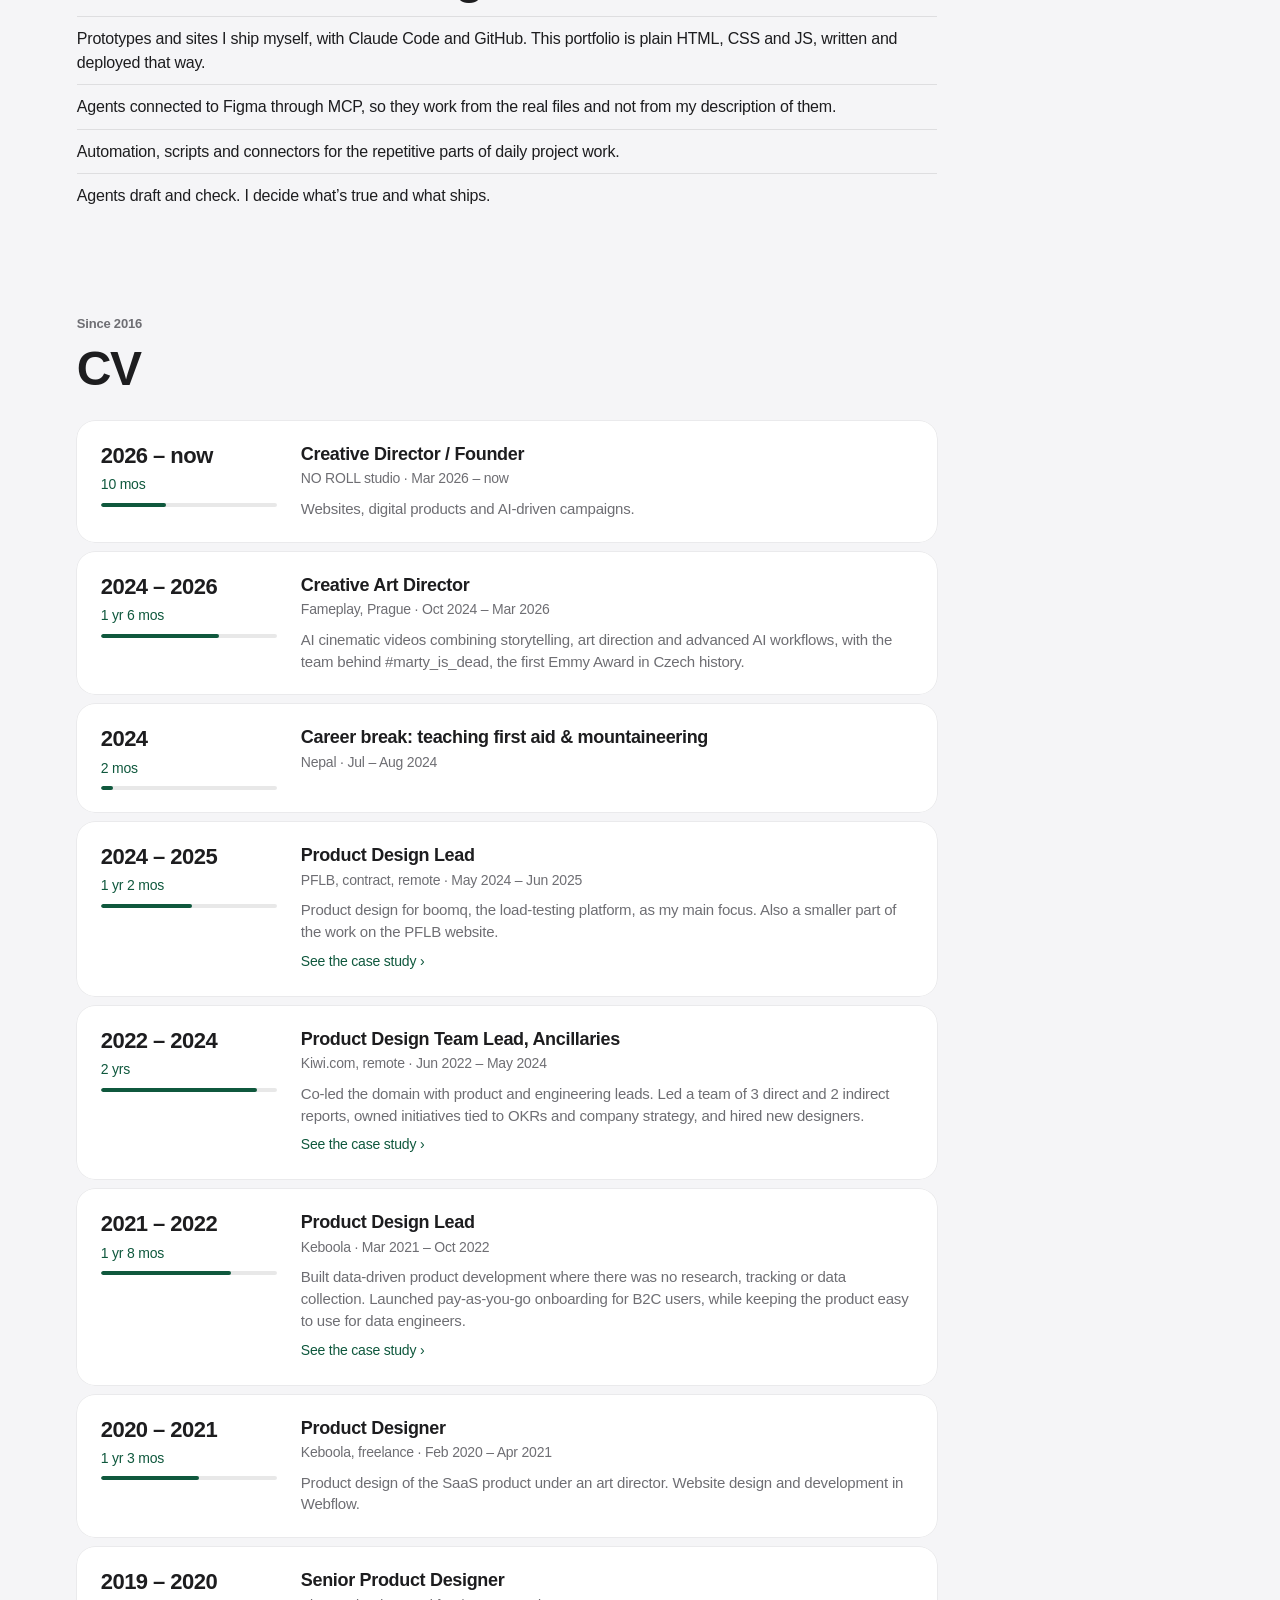
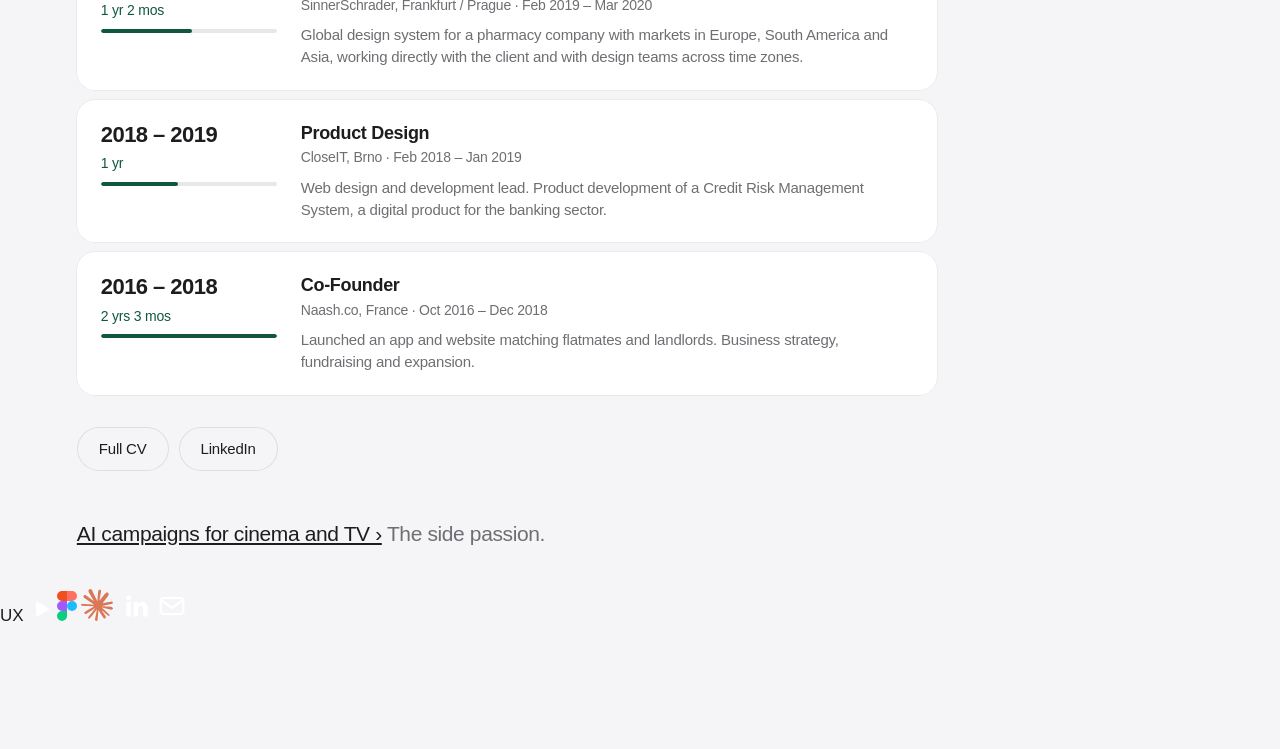
==== commit 6bfe782e: "Add how I work with agents, drop the hobby line Co-Authored-By: Claude Opus 5.5 <noreply@anthropic.c" ====
--- a/index.html
+++ b/index.html
@@ -21,12 +21,14 @@
   <main id="view" tabindex="-1"><!-- generated by scripts/prerender.js -->
 <h1>Veronika Dominiková, Product Designer</h1>
 <p>Monetization and complex flows. I co-led Ancillaries at Kiwi.com, with one goal: take revenue per booking from €2 to €25. I also built product research from zero at Keboola.</p>
-<p>After two years leading a revenue-critical domain at Kiwi.com, I designed the PFLB load-testing platform and art-directed campaigns for cinema and TV. A different medium kept my craft sharp and changed how fast I work. Now I’m focusing on product again, full-time. AI in audiovisual stays as the hobby I speak about.</p>
+<p>After two years leading a revenue-critical domain at Kiwi.com, I designed the PFLB load-testing platform and art-directed campaigns for cinema and TV. A different medium kept my craft sharp and changed how fast I work. Now I’m focusing on product again, full-time.</p>
 <p><a href="mailto:veronikadominikova@gmail.com">veronikadominikova@gmail.com</a> · <a href="https://www.linkedin.com/in/veronika-dominikova/">LinkedIn</a> · <a href="resume.html">Full CV</a></p>
 <h2>Case studies</h2>
 <section id="static-kiwi"><h3>Kiwi.com</h3><p>Product Design Team Lead · Ancillaries · 2022–2024</p><p>Product Design &gt; Strategy, UX/UI, design leadership · Kiwi.com</p><ul><li>€2 → €25: the goal for ancillary revenue per booking</li><li>2×: the goal for overall revenue, with ancillaries at around 50% of the mix</li><li>3: platforms: web, responsive, iOS + Android</li><li>10+: products: bags, seats, insurance, Guarantee, fare types, bundles…</li><li>100s: of screens across search, booking and post-booking</li></ul><p>Ancillaries are everything you buy on top of a flight. Bags, seats, AXA insurance, Kiwi.com Guarantee, Price Lock, fare types, service packages, bundles, Booking.com and Rentalcars. Each had its own team and its own idea of where to upsell. The business needed more revenue from it, the company was reorganising ownership mid-flight, and nobody had the full picture.</p><p>I took over the design team mid-reorg and co-led the domain with product and engineering. Everything below came out of design jams I ran with designers, PMs, engineers and, regularly, C-level. And a lot of it I designed with my own hands.</p><h4>Key decisions</h4><ul><li>Decisions kept changing with the evidence: we A/B tested variants and kept what performed, using revenue, CX feedback, UX research and quantitative data</li><li>One upsell moment per product per stage, triggered by context (first MMB visit, before check-in when bags or seats are still available, after a schedule change), not by banner real estate</li><li>Business rules live in the design, not in a spreadsheet next to it: Price Lock only shows when the fare margin clears a threshold, different for B2C and B2B2C</li><li>Friction designed on purpose: the “are you sure” moments were mapped and made consistent instead of each team inventing its own</li></ul><h4>My role</h4><ul><li>Co-led the domain with product and engineering leads</li><li>Led 3 product designers, a content designer and a UX researcher</li><li>Facilitated design jams and working sessions with PMs, engineering and C-level</li><li>Hands-on on the key flows, with a strong focus on visual design</li><li>Briefed the team’s UX researcher on what to test, then used the findings to make further feature decisions</li><li>Worked directly with a quantitative researcher and planned further development around the data</li><li>Hiring, feedback and growth of the team</li></ul><blockquote>She joined during a critical phase when the product team was under massive pressure to change its modus operandi, scale our ancillary offering, and achieve ambitious targets… Her facilitation skills enabled her to engage directly with C-level executives in frequent working sessions. — Vladimir Končar, VP of Design and Research, Kiwi.com</blockquote><h4>The map</h4><p>Ancillaries across the whole journey</p><p>Every ancillary touchpoint on one wall: Search → Booking → Post-booking, in two maps (desktop + responsive, and native). Each touchpoint shows the current state next to the proposal, with the conditions that change it: Tier 1 vs other markets, B2C vs B2B2C, signed in vs out. It became the reference for roadmap and ownership discussions when products moved between teams.</p><h4>Booking flow</h4><p>Search to summary</p><p>The core flow every ancillary lives inside: search, trip details, ticket fare, baggage, Kiwi.com services, summary. Consistent across web and native.</p><h4>Bundles</h4><p>Light, Comfort, All in</p><p>Bundles package bags, seats and flexibility into one choice and one discount. I led the iterations after the MVP: upgrades triggered by intent (pick a bag, get offered the bundle that already includes it), a “finding you discounts” moment tested in three versions, seats in bundles with a colour-coded seat map and a mandatory seat step, and the edge cases nobody wants to discover in production: removing a bundle, adding a passenger after an upgrade, infants, multi-traveller seating.</p><h4>Fare Families</h4><p>Airline partnerships, end-to-end ownership</p><p>Kiwi.com started selling airlines’ own fare families (Light, Standard, Flex…) for Air France-KLM, Lufthansa and Virgin Atlantic. Each airline has different rules for bags, seats, changes and refunds. My project from the first sketch to handoff: phase 1 desktop MVP, then responsive and native, including the parts nobody wants to design: refunds, assisted refunds, changes that can’t be done automatically, and the customer-service tool.</p><h4>Decision story</h4><p>Fare Families: one problem, the options, and why</p><p>The rest of this case shows breadth. This one shows how I think. One feature, from the ticket to the critique to what we took forward.</p><h5>1 · The brief</h5><p>August 2023. Ticket DAR-4534, assigned to me, priority highest: prototype the Fare Families use cases so the team understands the flow and its impact before anyone commits engineering time. Airlines were about to sell their own fares through us, and nobody had drawn what that does to a booking that already has bags, seats, Guarantee and service packages in it.</p><h5>2 · Look outside first</h5><p>Before touching our flow I benchmarked how airlines and other booking sites present fare families. Two patterns kept coming back: a column table with ticks, where the middle option does the selling, and a nudge to upgrade right before checkout. Cabin tabs and photo-heavy layouts looked great and explained nothing.</p><h5>3 · The hard part: fare conditions</h5><p>Fare rules are legal text, different for every airline, and people need them before they pay, not after. Three options on the table: a modal on the overview step, a dedicated conditions page, or an FAQ article with the full airline text. I prototyped the modal in several states, from a short summary to the full rules, and took all three to design critique on 23 January 2024.</p><h5>4 · Recommending a fare</h5><p>Two scenarios. Scenario 1: the cheapest fare, or the one that already includes bags. Scenario 2: a higher fare that includes seating. For each, a recommendation at the moment of choice (“Light fare is recommended for your trip”), shown with the same table people had just seen, so the upgrade reads as information, not a trick. Five variants of where and how it appears.</p><h5>5 · What we took forward</h5><ul><li>Baggage allowance and seat-map states come from the fare attributes, so the UI never promises what the ticket doesn’t include</li><li>A short summary of conditions in the flow, the full airline text one tap away</li><li>Recommendations tied to what the traveller already picked, not a blanket upsell</li><li>Post-booking: “search for a new trip” kept as the main path where data showed high conversion back to search</li></ul><h4>Insurance &amp; protection</h4><p>AXA, Kiwi.com Guarantee, AirHelp</p><p>Hypothesis: better merchandising of AXA insurance improves product communication and attachment rates. Unbundled products, per-passenger selection, a clear “no insurance” option and policy details people can actually read. I led this stream and co-designed it with the team, together with Kiwi.com Guarantee and AirHelp placements.</p><h4>Post-booking &amp; email</h4><p>Components, confirmations, boarding documents</p><p>The quiet half of ancillaries: Manage My Booking, transactional emails, e-tickets and boarding documents. Audited and redesigned as one component set used across web, apps and email.</p><p><a href="#kiwi">Open the Kiwi.com case study with images</a></p></section>
 <section id="static-keboola"><h3>Keboola</h3><p>Product Design Lead · 2020–2022</p><p>Product Design &gt; Data platform, B2B + B2C, web, brand · Keboola</p><ul><li>0 → 1: research program and data tracking</li><li>UI 2.0: dashboard, project overview, data catalog</li><li>30+: website pages designed</li><li>50+: illustrations and campaign visuals</li></ul><p>Keboola is a data platform built by and for data engineers. Then it launched pay-as-you-go for people who are not data engineers. No research, no tracking, no design process. And a UI where Storage, Transformations and Workspaces each behaved differently.</p><p>I joined as the brand and web designer and became the product design lead. I built the process first, then the product. And kept the brand and the website, because nobody else was going to.</p><h4>My role</h4><ul><li>Built data-driven product development from scratch</li><li>Set up the user research program</li><li>Worked directly on the design systems for both the product and the website</li><li>Championed UX against technical constraints</li><li>Owned the website (Webflow), illustration system and launch campaigns</li></ul><h4>Testing and funnels</h4><p>Before development, and after release</p><p>I led research interviews on prototypes. We tested features before development and tuned them before handoff to engineering. After release, I led follow-up interviews, collected the data and went through user funnels to see where people dropped off.</p><h4>Flow Builder</h4><p>Data pipelines, block by block</p><p>Flow Builder let non-technical stakeholders build a data pipeline themselves: drag and drop and a visual system, instead of SQL and a Windows 95 look. Tasks grouped into phases, new configurations created in place, and a jobs view for what actually ran.</p><h4>Product UI 2.0</h4><p>Dashboard, jobs, transformations, workspaces</p><p>One pattern for columns, search and the three-dot menu across Storage, Transformations and Workspaces. Real use cases mapped (workspace from storage, transformation from workspace, and back) with warnings where users could lose work. Pay-as-you-go onboarding: a dashboard with 8 states that adapts to what the user has already done.</p><h4>Storage &amp; data catalog</h4><p>Earlier product work</p><p>Bucket and table overviews, events, data samples, schema, lineage graph, project picker. Dev/prod branches, project diff and merge requests for the engineers who live in the tool.</p><h4>Website</h4><p>31 pages, built in Webflow</p><p>Homepage, product, solutions, pricing, comparison, academy, webinars, blog, careers and landing pages for every campaign. Click any page to see it in full.</p><h4>Campaign &amp; illustration</h4><p>Pay-as-you-go launch</p><p>An illustration system and the campaign that launched pay-as-you-go: ads, social, guides.</p><p><a href="#keboola">Open the Keboola case study with images</a></p></section>
 <section id="static-pflb"><h3>PFLB</h3><p>Product Design Lead · Load-testing platform and UI kit · 2024–2025</p><p>Product design &gt; B2B SaaS, developer tool · PFLB (boomq) · Contract, remote</p><ul><li>3: ways to start a test: from scratch, from imported requests, or from JMeter</li><li>14: months on contract, working mainly on the product</li></ul><p>PFLB is a cloud platform for checking how a website or app handles load before go-live. A test can start from a low-code editor, imported requests or an existing JMeter script, and then needs a load profile, SLAs, a run and a report someone can read.</p><p>My co-lead from Kiwi.com was working on the project and brought me into the team. I worked mainly on the platform and the UI kit, and built prototypes. The website was a small part of the job.</p><h4>My role</h4><ul><li>Product design across the platform, with screens that went into production</li><li>Work on the PFLB UI kit and visual experiments</li><li>Prototypes of new flows and iterations</li><li>A smaller part of the work on the PFLB website</li></ul><h4>Creating a test</h4><p>Explorations and iterations</p><p>Load profile, use cases and allocation groups, with a live chart of the load shape next to its settings.</p><h4>Bringing your own JMeter tests</h4><p>Explorations and iterations</p><p>For teams that already have scripts: upload a JMX file with its supporting files, then see the test as settings and containers.</p><h4>SLAs</h4><p>Explorations and iterations</p><p>SLAs across a test, its transactions and requests, with time ranges and a status for each one.</p><h4>Anomaly detection</h4><p>In production</p><p>Anomalies marked on the response time chart, with a detection switch and a sensitivity setting per test, and notification settings in the account.</p><h4>Ordering expert work</h4><p>Prototype</p><p>A dashboard with credits, trend reports and assets, and a flow for ordering test maintenance or execution from PFLB’s engineers.</p><h4>UI kit and visual experiments</h4><p>Explorations</p><p>Experiments with navigation, test containers and workload charts, alongside the UI kit.</p><h4>Website</h4><p>A smaller part of the job</p><p>Marketing pages for the platform, in a dark and a light direction: hero, key features, how the platform works and pricing.</p><p><a href="#pflb">Open the PFLB case study with images</a></p></section>
+<h2>How I work with agents</h2>
+<ul><li>Prototypes and sites I ship myself, with Claude Code and GitHub. This portfolio is plain HTML, CSS and JS, written and deployed that way.</li><li>Agents connected to Figma through MCP, so they work from the real files and not from my description of them.</li><li>Automation, scripts and connectors for the repetitive parts of daily project work.</li><li>Agents draft and check. I decide what’s true and what ships.</li></ul>
 <h2>CV</h2>
 <h3>Creative Director / Founder</h3><p>NO ROLL studio · Mar 2026 – now</p><p>Websites, digital products and AI-driven campaigns.</p>
 <h3>Creative Art Director</h3><p>Fameplay, Prague · Oct 2024 – Mar 2026</p><p>AI cinematic videos combining storytelling, art direction and advanced AI workflows, with the team behind #marty_is_dead, the first Emmy Award in Czech history.</p>
@@ -48,7 +50,7 @@
 <h2>On stage</h2>
 <ul><li>Speaker, Hack Your Way 2026, Brno: when AI video is an ace up your sleeve, and when you pay extra for the illusion of savings</li></ul>
 <h2>Skills and tools</h2>
-<ul><li>Product design (UX, UI)</li><li>Monetization &amp; complex flows</li><li>Design team leadership</li><li>User research</li><li>Design systems</li><li>Prototyping</li><li>Web design &amp; development</li><li>Brand design</li><li>AI cinematic production</li><li>Creative direction</li><li>Figma</li><li>Webflow</li><li>GitHub</li><li>Claude MCP</li><li>Photoshop</li><li>ComfyUI</li><li>Weavy</li><li>Magnific</li><li>Higgsfield</li><li>Midjourney</li><li>LoRA</li><li>Topaz</li><li>DaVinci Resolve</li><li>ElevenLabs</li></ul>
+<ul><li>Product design (UX, UI)</li><li>Monetization &amp; complex flows</li><li>Design team leadership</li><li>User research</li><li>Design systems</li><li>Prototyping</li><li>Web design &amp; development</li><li>Brand design</li><li>AI cinematic production</li><li>Creative direction</li><li>Figma</li><li>Webflow</li><li>GitHub</li><li>Claude Code</li><li>Claude MCP</li><li>Photoshop</li><li>ComfyUI</li><li>Weavy</li><li>Magnific</li><li>Higgsfield</li><li>Midjourney</li><li>LoRA</li><li>Topaz</li><li>DaVinci Resolve</li><li>ElevenLabs</li></ul>
 </main>
   <div id="modal"></div>
   <nav class="dock" aria-label="Dock">
@@ -64,7 +66,7 @@
     <span class="dock__sep"></span>
     <button class="dock__app" data-bin data-label="Bin of rejected rolls"><span class="ic ic--bin"></span></button>
   </nav>
-  <script src="assets/js/data.js?v=14"></script>
-  <script src="assets/js/site.js?v=8"></script>
+  <script src="assets/js/data.js?v=15"></script>
+  <script src="assets/js/site.js?v=9"></script>
 </body>
 </html>
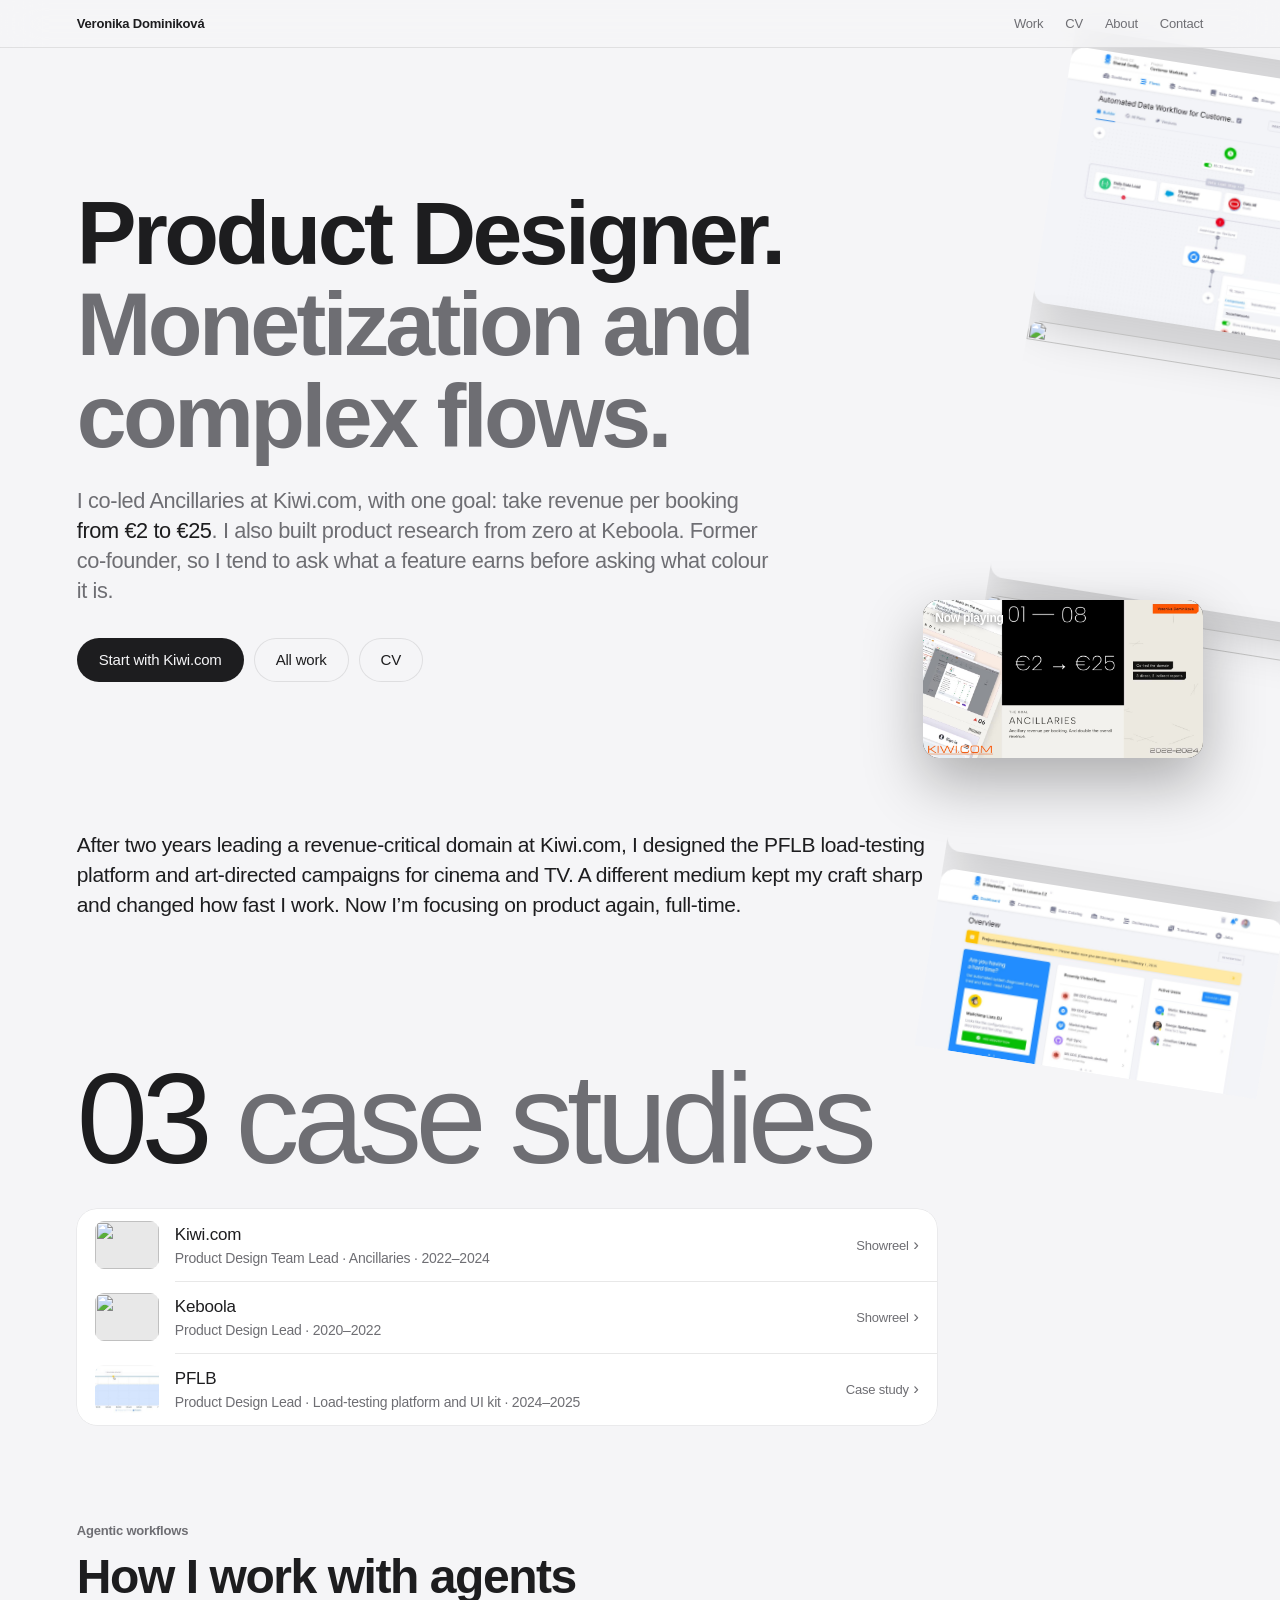
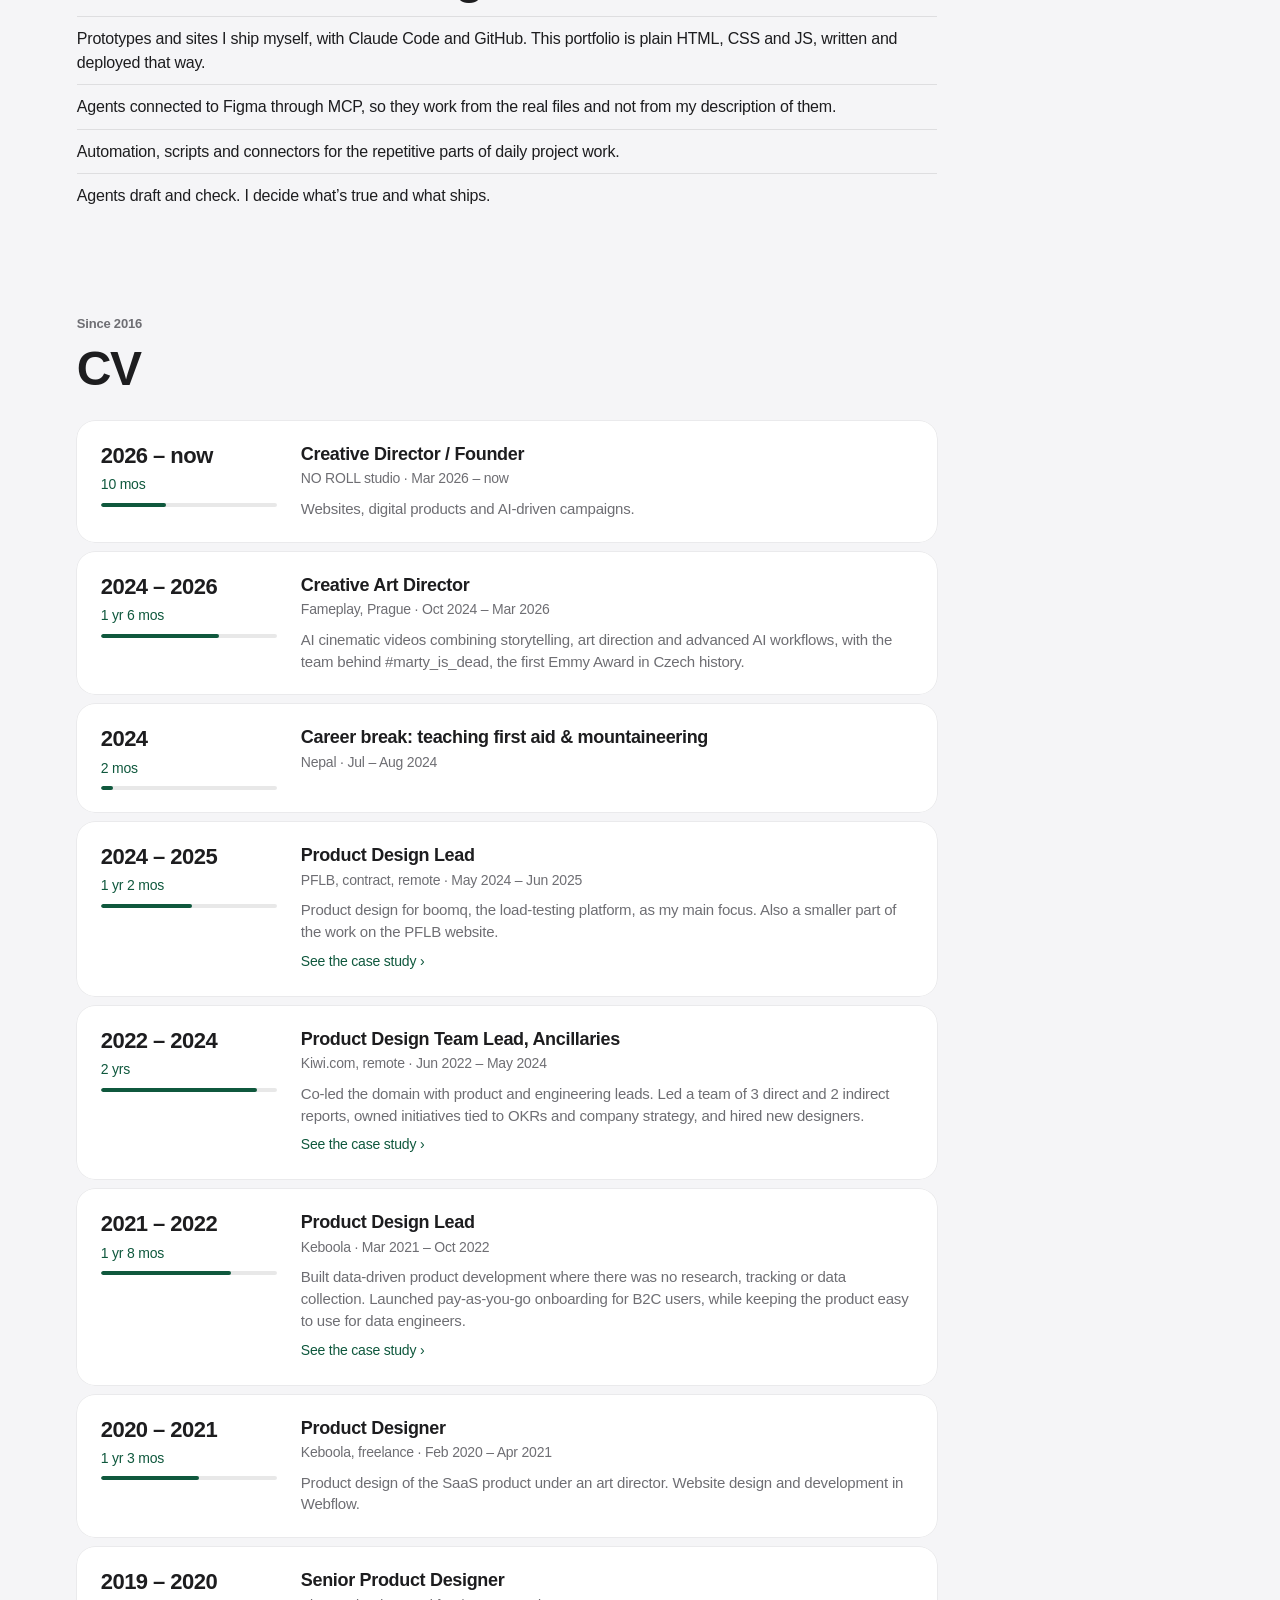
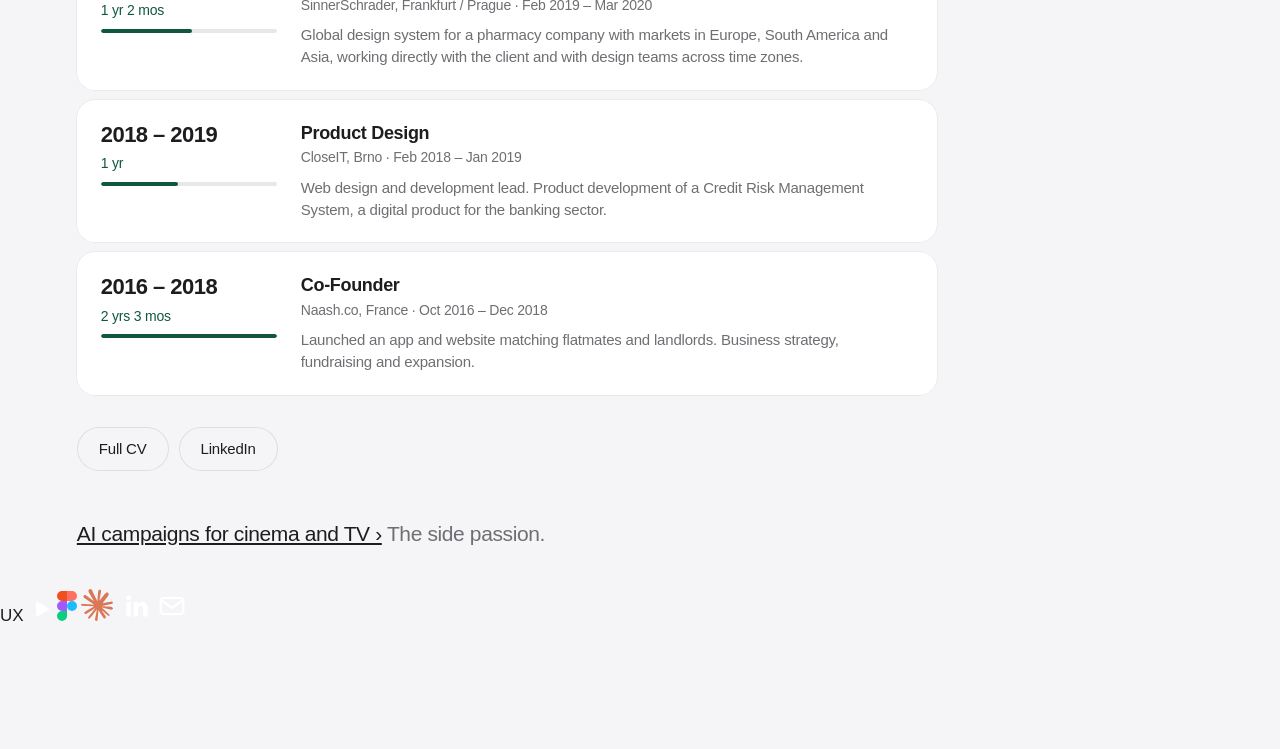
==== commit a95641ee: "Add transparent upsell stance to the Kiwi.com case study Co-Authored-By: Claude Opus 5.5 <noreply@an" ====
--- a/index.html
+++ b/index.html
@@ -24,7 +24,7 @@
 <p>After two years leading a revenue-critical domain at Kiwi.com, I designed the PFLB load-testing platform and art-directed campaigns for cinema and TV. A different medium kept my craft sharp and changed how fast I work. Now I’m focusing on product again, full-time.</p>
 <p><a href="mailto:veronikadominikova@gmail.com">veronikadominikova@gmail.com</a> · <a href="https://www.linkedin.com/in/veronika-dominikova/">LinkedIn</a> · <a href="resume.html">Full CV</a></p>
 <h2>Case studies</h2>
-<section id="static-kiwi"><h3>Kiwi.com</h3><p>Product Design Team Lead · Ancillaries · 2022–2024</p><p>Product Design &gt; Strategy, UX/UI, design leadership · Kiwi.com</p><ul><li>€2 → €25: the goal for ancillary revenue per booking</li><li>2×: the goal for overall revenue, with ancillaries at around 50% of the mix</li><li>3: platforms: web, responsive, iOS + Android</li><li>10+: products: bags, seats, insurance, Guarantee, fare types, bundles…</li><li>100s: of screens across search, booking and post-booking</li></ul><p>Ancillaries are everything you buy on top of a flight. Bags, seats, AXA insurance, Kiwi.com Guarantee, Price Lock, fare types, service packages, bundles, Booking.com and Rentalcars. Each had its own team and its own idea of where to upsell. The business needed more revenue from it, the company was reorganising ownership mid-flight, and nobody had the full picture.</p><p>I took over the design team mid-reorg and co-led the domain with product and engineering. Everything below came out of design jams I ran with designers, PMs, engineers and, regularly, C-level. And a lot of it I designed with my own hands.</p><h4>Key decisions</h4><ul><li>Decisions kept changing with the evidence: we A/B tested variants and kept what performed, using revenue, CX feedback, UX research and quantitative data</li><li>One upsell moment per product per stage, triggered by context (first MMB visit, before check-in when bags or seats are still available, after a schedule change), not by banner real estate</li><li>Business rules live in the design, not in a spreadsheet next to it: Price Lock only shows when the fare margin clears a threshold, different for B2C and B2B2C</li><li>Friction designed on purpose: the “are you sure” moments were mapped and made consistent instead of each team inventing its own</li></ul><h4>My role</h4><ul><li>Co-led the domain with product and engineering leads</li><li>Led 3 product designers, a content designer and a UX researcher</li><li>Facilitated design jams and working sessions with PMs, engineering and C-level</li><li>Hands-on on the key flows, with a strong focus on visual design</li><li>Briefed the team’s UX researcher on what to test, then used the findings to make further feature decisions</li><li>Worked directly with a quantitative researcher and planned further development around the data</li><li>Hiring, feedback and growth of the team</li></ul><blockquote>She joined during a critical phase when the product team was under massive pressure to change its modus operandi, scale our ancillary offering, and achieve ambitious targets… Her facilitation skills enabled her to engage directly with C-level executives in frequent working sessions. — Vladimir Končar, VP of Design and Research, Kiwi.com</blockquote><h4>The map</h4><p>Ancillaries across the whole journey</p><p>Every ancillary touchpoint on one wall: Search → Booking → Post-booking, in two maps (desktop + responsive, and native). Each touchpoint shows the current state next to the proposal, with the conditions that change it: Tier 1 vs other markets, B2C vs B2B2C, signed in vs out. It became the reference for roadmap and ownership discussions when products moved between teams.</p><h4>Booking flow</h4><p>Search to summary</p><p>The core flow every ancillary lives inside: search, trip details, ticket fare, baggage, Kiwi.com services, summary. Consistent across web and native.</p><h4>Bundles</h4><p>Light, Comfort, All in</p><p>Bundles package bags, seats and flexibility into one choice and one discount. I led the iterations after the MVP: upgrades triggered by intent (pick a bag, get offered the bundle that already includes it), a “finding you discounts” moment tested in three versions, seats in bundles with a colour-coded seat map and a mandatory seat step, and the edge cases nobody wants to discover in production: removing a bundle, adding a passenger after an upgrade, infants, multi-traveller seating.</p><h4>Fare Families</h4><p>Airline partnerships, end-to-end ownership</p><p>Kiwi.com started selling airlines’ own fare families (Light, Standard, Flex…) for Air France-KLM, Lufthansa and Virgin Atlantic. Each airline has different rules for bags, seats, changes and refunds. My project from the first sketch to handoff: phase 1 desktop MVP, then responsive and native, including the parts nobody wants to design: refunds, assisted refunds, changes that can’t be done automatically, and the customer-service tool.</p><h4>Decision story</h4><p>Fare Families: one problem, the options, and why</p><p>The rest of this case shows breadth. This one shows how I think. One feature, from the ticket to the critique to what we took forward.</p><h5>1 · The brief</h5><p>August 2023. Ticket DAR-4534, assigned to me, priority highest: prototype the Fare Families use cases so the team understands the flow and its impact before anyone commits engineering time. Airlines were about to sell their own fares through us, and nobody had drawn what that does to a booking that already has bags, seats, Guarantee and service packages in it.</p><h5>2 · Look outside first</h5><p>Before touching our flow I benchmarked how airlines and other booking sites present fare families. Two patterns kept coming back: a column table with ticks, where the middle option does the selling, and a nudge to upgrade right before checkout. Cabin tabs and photo-heavy layouts looked great and explained nothing.</p><h5>3 · The hard part: fare conditions</h5><p>Fare rules are legal text, different for every airline, and people need them before they pay, not after. Three options on the table: a modal on the overview step, a dedicated conditions page, or an FAQ article with the full airline text. I prototyped the modal in several states, from a short summary to the full rules, and took all three to design critique on 23 January 2024.</p><h5>4 · Recommending a fare</h5><p>Two scenarios. Scenario 1: the cheapest fare, or the one that already includes bags. Scenario 2: a higher fare that includes seating. For each, a recommendation at the moment of choice (“Light fare is recommended for your trip”), shown with the same table people had just seen, so the upgrade reads as information, not a trick. Five variants of where and how it appears.</p><h5>5 · What we took forward</h5><ul><li>Baggage allowance and seat-map states come from the fare attributes, so the UI never promises what the ticket doesn’t include</li><li>A short summary of conditions in the flow, the full airline text one tap away</li><li>Recommendations tied to what the traveller already picked, not a blanket upsell</li><li>Post-booking: “search for a new trip” kept as the main path where data showed high conversion back to search</li></ul><h4>Insurance &amp; protection</h4><p>AXA, Kiwi.com Guarantee, AirHelp</p><p>Hypothesis: better merchandising of AXA insurance improves product communication and attachment rates. Unbundled products, per-passenger selection, a clear “no insurance” option and policy details people can actually read. I led this stream and co-designed it with the team, together with Kiwi.com Guarantee and AirHelp placements.</p><h4>Post-booking &amp; email</h4><p>Components, confirmations, boarding documents</p><p>The quiet half of ancillaries: Manage My Booking, transactional emails, e-tickets and boarding documents. Audited and redesigned as one component set used across web, apps and email.</p><p><a href="#kiwi">Open the Kiwi.com case study with images</a></p></section>
+<section id="static-kiwi"><h3>Kiwi.com</h3><p>Product Design Team Lead · Ancillaries · 2022–2024</p><p>Product Design &gt; Strategy, UX/UI, design leadership · Kiwi.com</p><ul><li>€2 → €25: the goal for ancillary revenue per booking</li><li>2×: the goal for overall revenue, with ancillaries at around 50% of the mix</li><li>3: platforms: web, responsive, iOS + Android</li><li>10+: products: bags, seats, insurance, Guarantee, fare types, bundles…</li><li>100s: of screens across search, booking and post-booking</li></ul><p>Ancillaries are everything you buy on top of a flight. Bags, seats, AXA insurance, Kiwi.com Guarantee, Price Lock, fare types, service packages, bundles, Booking.com and Rentalcars. Each had its own team and its own idea of where to upsell. The business needed more revenue from it, the company was reorganising ownership mid-flight, and nobody had the full picture.</p><p>I took over the design team mid-reorg and co-led the domain with product and engineering. Everything below came out of design jams I ran with designers, PMs, engineers and, regularly, C-level. And a lot of it I designed with my own hands.</p><h4>Key decisions</h4><ul><li>Decisions kept changing with the evidence: we A/B tested variants and kept what performed, using revenue, CX feedback, UX research and quantitative data</li><li>One upsell moment per product per stage, triggered by context (first MMB visit, before check-in when bags or seats are still available, after a schedule change), not by banner real estate</li><li>Business rules live in the design, not in a spreadsheet next to it: Price Lock only shows when the fare margin clears a threshold, different for B2C and B2B2C</li><li>Friction designed on purpose: the “are you sure” moments were mapped and made consistent instead of each team inventing its own</li></ul><h4>Selling without tricks</h4><p>My job was also to keep ancillaries transparent, with no shady practices, in a domain under heavy pressure to grow revenue. One offer per product per stage, triggered by what the traveller was doing. Recommendations shown with the same table people had just seen, so an upgrade read as information, not a trick. The UI never promises what the ticket doesn’t include, and saying no stays clear, like the explicit “no insurance” option.</p><h4>My role</h4><ul><li>Co-led the domain with product and engineering leads</li><li>Led 3 product designers, a content designer and a UX researcher</li><li>Facilitated design jams and working sessions with PMs, engineering and C-level</li><li>Hands-on on the key flows, with a strong focus on visual design</li><li>Briefed the team’s UX researcher on what to test, then used the findings to make further feature decisions</li><li>Worked directly with a quantitative researcher and planned further development around the data</li><li>Hiring, feedback and growth of the team</li></ul><blockquote>She joined during a critical phase when the product team was under massive pressure to change its modus operandi, scale our ancillary offering, and achieve ambitious targets… Her facilitation skills enabled her to engage directly with C-level executives in frequent working sessions. — Vladimir Končar, VP of Design and Research, Kiwi.com</blockquote><h4>The map</h4><p>Ancillaries across the whole journey</p><p>Every ancillary touchpoint on one wall: Search → Booking → Post-booking, in two maps (desktop + responsive, and native). Each touchpoint shows the current state next to the proposal, with the conditions that change it: Tier 1 vs other markets, B2C vs B2B2C, signed in vs out. It became the reference for roadmap and ownership discussions when products moved between teams.</p><h4>Booking flow</h4><p>Search to summary</p><p>The core flow every ancillary lives inside: search, trip details, ticket fare, baggage, Kiwi.com services, summary. Consistent across web and native.</p><h4>Bundles</h4><p>Light, Comfort, All in</p><p>Bundles package bags, seats and flexibility into one choice and one discount. I led the iterations after the MVP: upgrades triggered by intent (pick a bag, get offered the bundle that already includes it), a “finding you discounts” moment tested in three versions, seats in bundles with a colour-coded seat map and a mandatory seat step, and the edge cases nobody wants to discover in production: removing a bundle, adding a passenger after an upgrade, infants, multi-traveller seating.</p><h4>Fare Families</h4><p>Airline partnerships, end-to-end ownership</p><p>Kiwi.com started selling airlines’ own fare families (Light, Standard, Flex…) for Air France-KLM, Lufthansa and Virgin Atlantic. Each airline has different rules for bags, seats, changes and refunds. My project from the first sketch to handoff: phase 1 desktop MVP, then responsive and native, including the parts nobody wants to design: refunds, assisted refunds, changes that can’t be done automatically, and the customer-service tool.</p><h4>Decision story</h4><p>Fare Families: one problem, the options, and why</p><p>The rest of this case shows breadth. This one shows how I think. One feature, from the ticket to the critique to what we took forward.</p><h5>1 · The brief</h5><p>August 2023. Ticket DAR-4534, assigned to me, priority highest: prototype the Fare Families use cases so the team understands the flow and its impact before anyone commits engineering time. Airlines were about to sell their own fares through us, and nobody had drawn what that does to a booking that already has bags, seats, Guarantee and service packages in it.</p><h5>2 · Look outside first</h5><p>Before touching our flow I benchmarked how airlines and other booking sites present fare families. Two patterns kept coming back: a column table with ticks, where the middle option does the selling, and a nudge to upgrade right before checkout. Cabin tabs and photo-heavy layouts looked great and explained nothing.</p><h5>3 · The hard part: fare conditions</h5><p>Fare rules are legal text, different for every airline, and people need them before they pay, not after. Three options on the table: a modal on the overview step, a dedicated conditions page, or an FAQ article with the full airline text. I prototyped the modal in several states, from a short summary to the full rules, and took all three to design critique on 23 January 2024.</p><h5>4 · Recommending a fare</h5><p>Two scenarios. Scenario 1: the cheapest fare, or the one that already includes bags. Scenario 2: a higher fare that includes seating. For each, a recommendation at the moment of choice (“Light fare is recommended for your trip”), shown with the same table people had just seen, so the upgrade reads as information, not a trick. Five variants of where and how it appears.</p><h5>5 · What we took forward</h5><ul><li>Baggage allowance and seat-map states come from the fare attributes, so the UI never promises what the ticket doesn’t include</li><li>A short summary of conditions in the flow, the full airline text one tap away</li><li>Recommendations tied to what the traveller already picked, not a blanket upsell</li><li>Post-booking: “search for a new trip” kept as the main path where data showed high conversion back to search</li></ul><h4>Insurance &amp; protection</h4><p>AXA, Kiwi.com Guarantee, AirHelp</p><p>Hypothesis: better merchandising of AXA insurance improves product communication and attachment rates. Unbundled products, per-passenger selection, a clear “no insurance” option and policy details people can actually read. I led this stream and co-designed it with the team, together with Kiwi.com Guarantee and AirHelp placements.</p><h4>Post-booking &amp; email</h4><p>Components, confirmations, boarding documents</p><p>The quiet half of ancillaries: Manage My Booking, transactional emails, e-tickets and boarding documents. Audited and redesigned as one component set used across web, apps and email.</p><p><a href="#kiwi">Open the Kiwi.com case study with images</a></p></section>
 <section id="static-keboola"><h3>Keboola</h3><p>Product Design Lead · 2020–2022</p><p>Product Design &gt; Data platform, B2B + B2C, web, brand · Keboola</p><ul><li>0 → 1: research program and data tracking</li><li>UI 2.0: dashboard, project overview, data catalog</li><li>30+: website pages designed</li><li>50+: illustrations and campaign visuals</li></ul><p>Keboola is a data platform built by and for data engineers. Then it launched pay-as-you-go for people who are not data engineers. No research, no tracking, no design process. And a UI where Storage, Transformations and Workspaces each behaved differently.</p><p>I joined as the brand and web designer and became the product design lead. I built the process first, then the product. And kept the brand and the website, because nobody else was going to.</p><h4>My role</h4><ul><li>Built data-driven product development from scratch</li><li>Set up the user research program</li><li>Worked directly on the design systems for both the product and the website</li><li>Championed UX against technical constraints</li><li>Owned the website (Webflow), illustration system and launch campaigns</li></ul><h4>Testing and funnels</h4><p>Before development, and after release</p><p>I led research interviews on prototypes. We tested features before development and tuned them before handoff to engineering. After release, I led follow-up interviews, collected the data and went through user funnels to see where people dropped off.</p><h4>Flow Builder</h4><p>Data pipelines, block by block</p><p>Flow Builder let non-technical stakeholders build a data pipeline themselves: drag and drop and a visual system, instead of SQL and a Windows 95 look. Tasks grouped into phases, new configurations created in place, and a jobs view for what actually ran.</p><h4>Product UI 2.0</h4><p>Dashboard, jobs, transformations, workspaces</p><p>One pattern for columns, search and the three-dot menu across Storage, Transformations and Workspaces. Real use cases mapped (workspace from storage, transformation from workspace, and back) with warnings where users could lose work. Pay-as-you-go onboarding: a dashboard with 8 states that adapts to what the user has already done.</p><h4>Storage &amp; data catalog</h4><p>Earlier product work</p><p>Bucket and table overviews, events, data samples, schema, lineage graph, project picker. Dev/prod branches, project diff and merge requests for the engineers who live in the tool.</p><h4>Website</h4><p>31 pages, built in Webflow</p><p>Homepage, product, solutions, pricing, comparison, academy, webinars, blog, careers and landing pages for every campaign. Click any page to see it in full.</p><h4>Campaign &amp; illustration</h4><p>Pay-as-you-go launch</p><p>An illustration system and the campaign that launched pay-as-you-go: ads, social, guides.</p><p><a href="#keboola">Open the Keboola case study with images</a></p></section>
 <section id="static-pflb"><h3>PFLB</h3><p>Product Design Lead · Load-testing platform and UI kit · 2024–2025</p><p>Product design &gt; B2B SaaS, developer tool · PFLB (boomq) · Contract, remote</p><ul><li>3: ways to start a test: from scratch, from imported requests, or from JMeter</li><li>14: months on contract, working mainly on the product</li></ul><p>PFLB is a cloud platform for checking how a website or app handles load before go-live. A test can start from a low-code editor, imported requests or an existing JMeter script, and then needs a load profile, SLAs, a run and a report someone can read.</p><p>My co-lead from Kiwi.com was working on the project and brought me into the team. I worked mainly on the platform and the UI kit, and built prototypes. The website was a small part of the job.</p><h4>My role</h4><ul><li>Product design across the platform, with screens that went into production</li><li>Work on the PFLB UI kit and visual experiments</li><li>Prototypes of new flows and iterations</li><li>A smaller part of the work on the PFLB website</li></ul><h4>Creating a test</h4><p>Explorations and iterations</p><p>Load profile, use cases and allocation groups, with a live chart of the load shape next to its settings.</p><h4>Bringing your own JMeter tests</h4><p>Explorations and iterations</p><p>For teams that already have scripts: upload a JMX file with its supporting files, then see the test as settings and containers.</p><h4>SLAs</h4><p>Explorations and iterations</p><p>SLAs across a test, its transactions and requests, with time ranges and a status for each one.</p><h4>Anomaly detection</h4><p>In production</p><p>Anomalies marked on the response time chart, with a detection switch and a sensitivity setting per test, and notification settings in the account.</p><h4>Ordering expert work</h4><p>Prototype</p><p>A dashboard with credits, trend reports and assets, and a flow for ordering test maintenance or execution from PFLB’s engineers.</p><h4>UI kit and visual experiments</h4><p>Explorations</p><p>Experiments with navigation, test containers and workload charts, alongside the UI kit.</p><h4>Website</h4><p>A smaller part of the job</p><p>Marketing pages for the platform, in a dark and a light direction: hero, key features, how the platform works and pricing.</p><p><a href="#pflb">Open the PFLB case study with images</a></p></section>
 <h2>How I work with agents</h2>
@@ -66,7 +66,7 @@
     <span class="dock__sep"></span>
     <button class="dock__app" data-bin data-label="Bin of rejected rolls"><span class="ic ic--bin"></span></button>
   </nav>
-  <script src="assets/js/data.js?v=15"></script>
-  <script src="assets/js/site.js?v=9"></script>
+  <script src="assets/js/data.js?v=16"></script>
+  <script src="assets/js/site.js?v=10"></script>
 </body>
 </html>
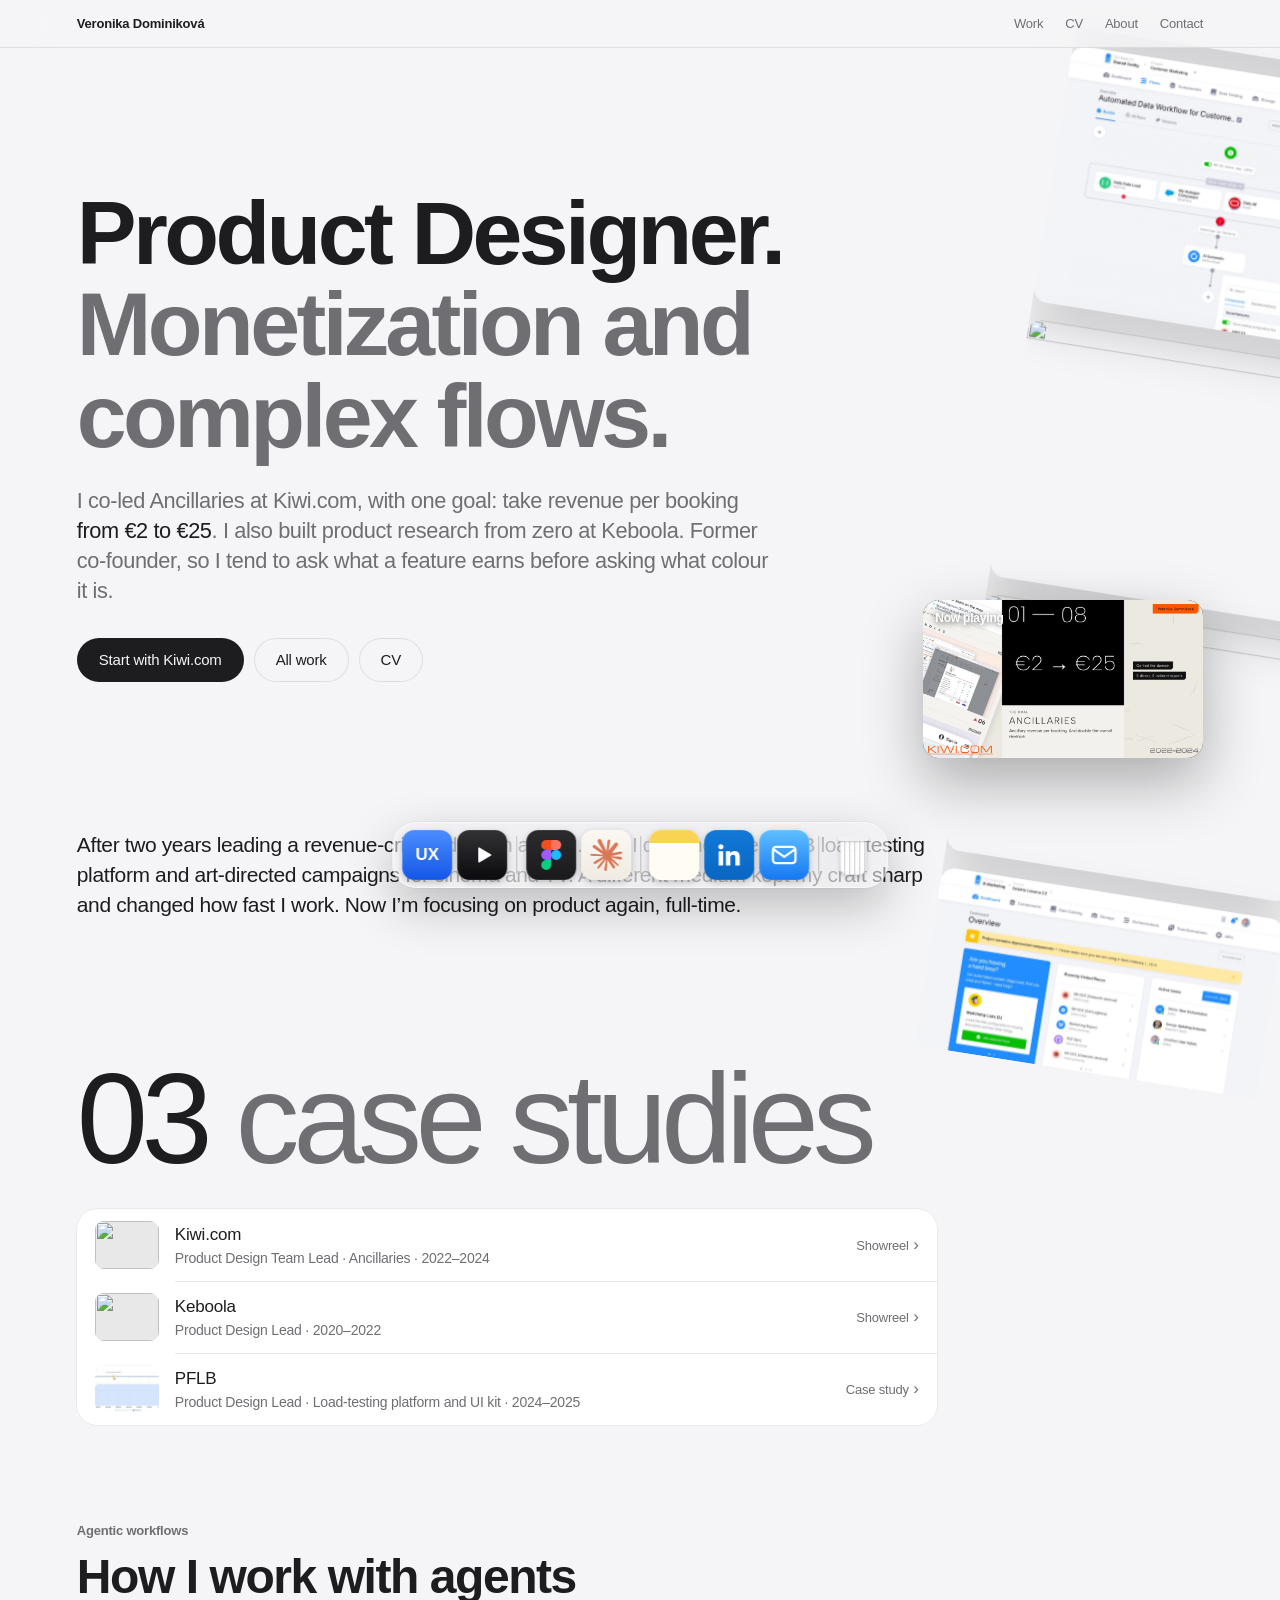
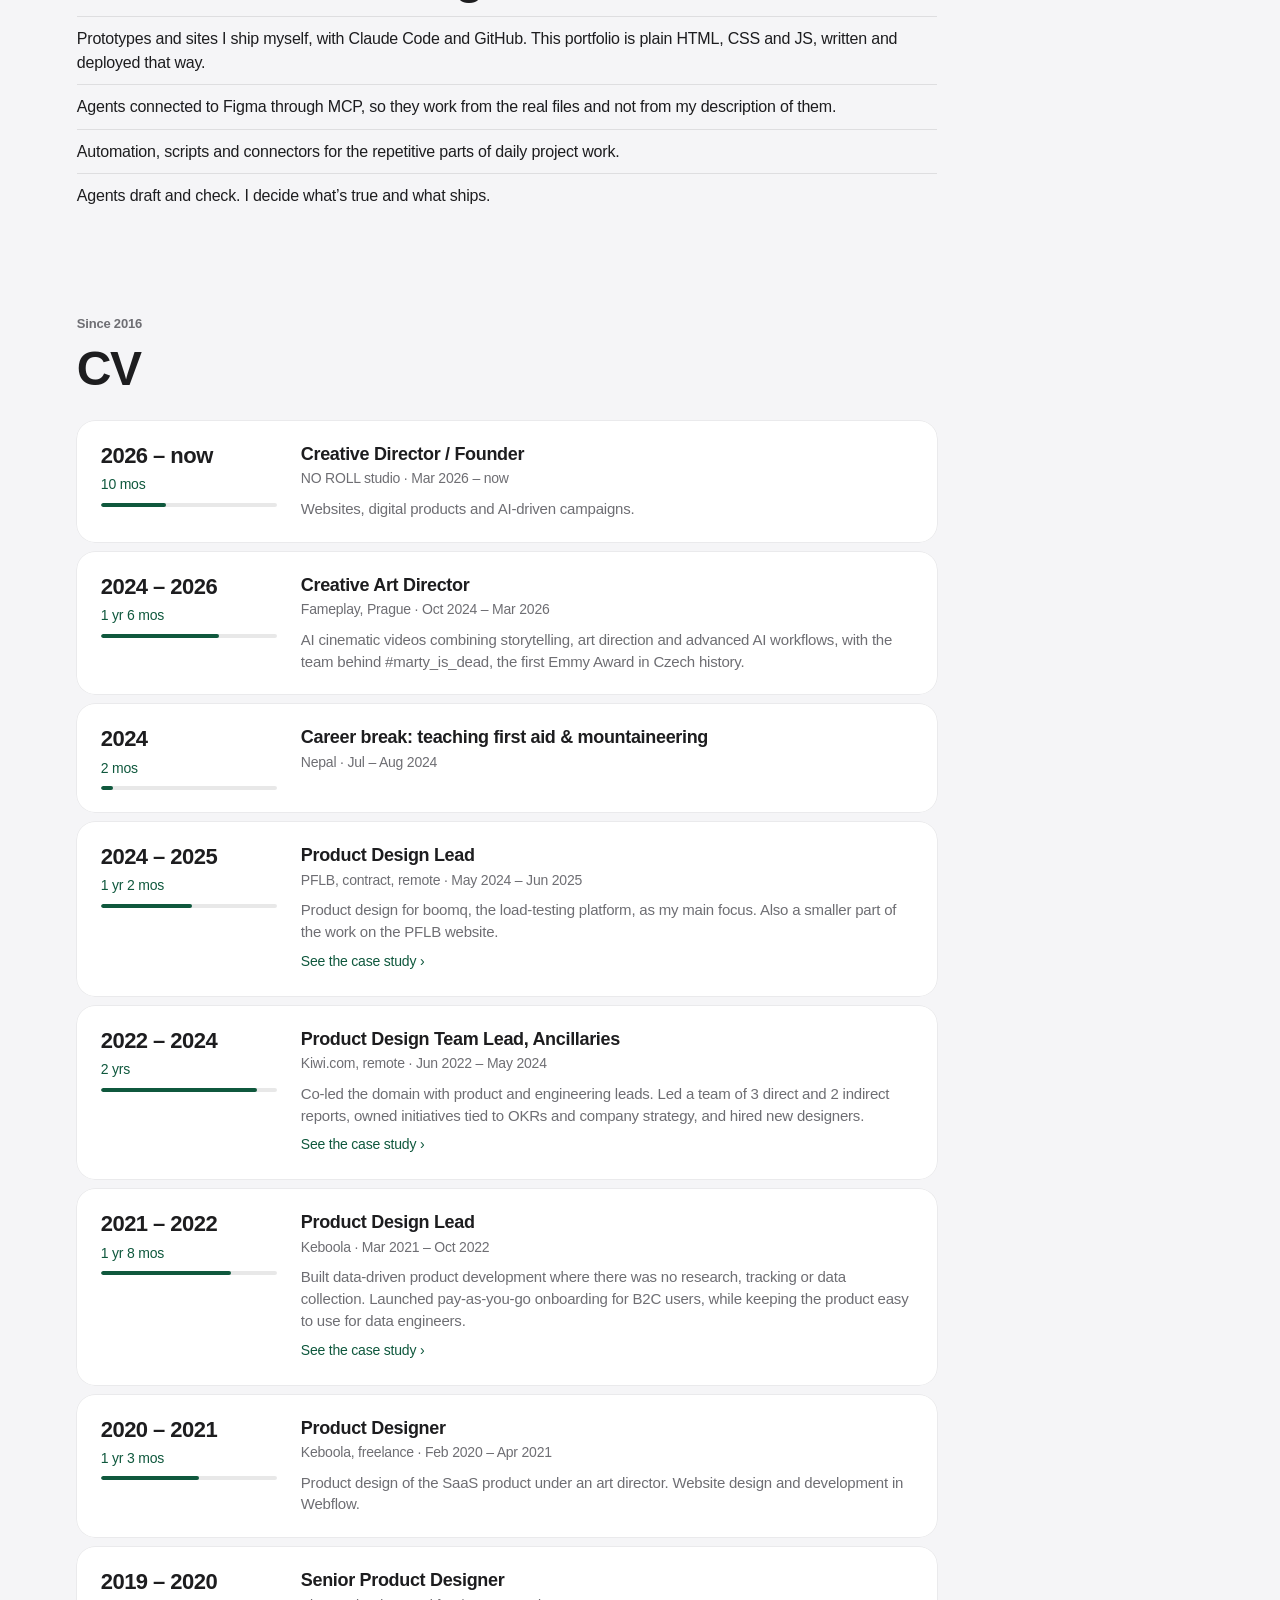
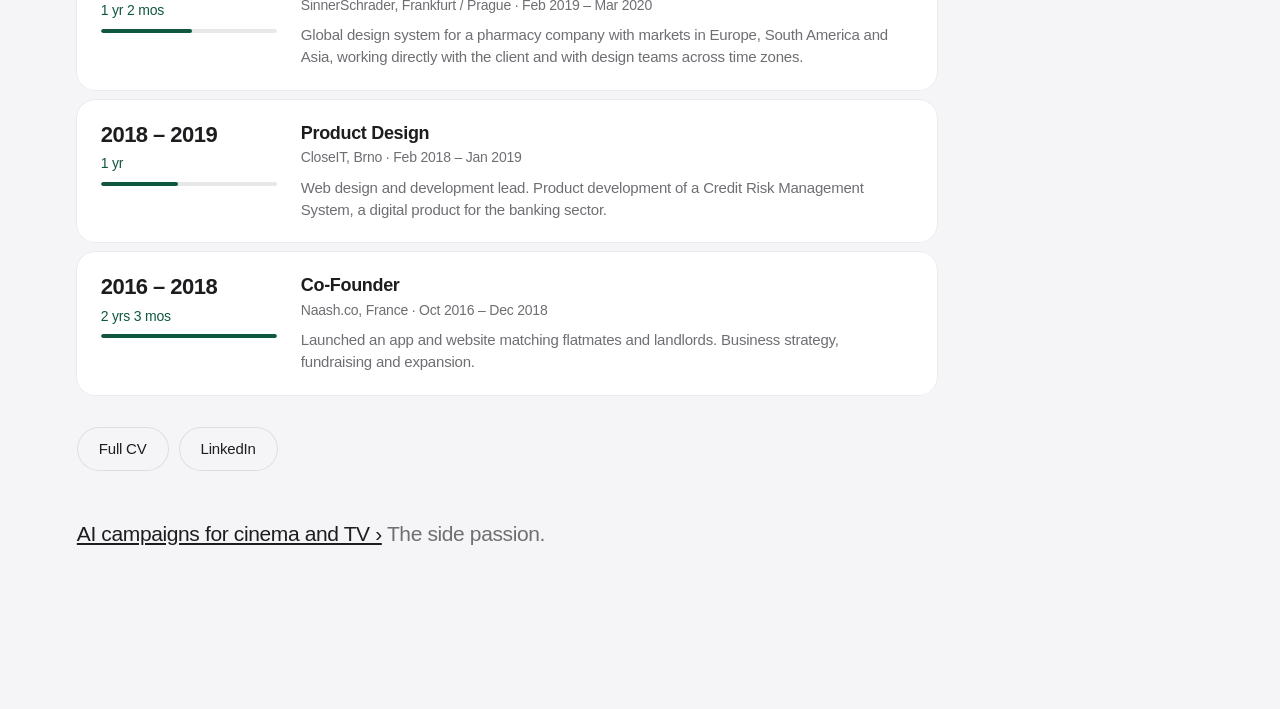
==== commit bd883fe3: "Restore dock and page styles lost in the CV redesign Co-Authored-By: Claude Opus 5.5 <noreply@anthro" ====
--- a/index.html
+++ b/index.html
@@ -9,7 +9,7 @@
   <meta property="og:description" content="Monetization and complex flows, ex-Kiwi.com and ex-Keboola. Case studies, showreels and CV.">
   <meta property="og:image" content="assets/img/og.jpg">
   <link rel="icon" href="assets/img/favicon.svg" type="image/svg+xml">
-  <link rel="stylesheet" href="assets/css/site.css?v=7">
+  <link rel="stylesheet" href="assets/css/site.css?v=8">
   <noscript><style>main{padding-top:64px}</style></noscript>
 </head>
 <body>
--- a/assets/css/site.css
+++ b/assets/css/site.css
@@ -41,3 +41,21 @@
 .cvr__y{display:block;font-size:22px;line-height:1.15;font-weight:600;letter-spacing:-.025em;font-variant-numeric:tabular-nums;white-space:nowrap}.cvr__d{display:block;margin-top:6px;font-size:14px;font-weight:500;color:var(--accent)}.cvr__bar{display:block;height:4px;margin-top:8px;border-radius:9px;background:var(--line);overflow:hidden}.cvr__bar i{display:block;height:100%;border-radius:9px;background:var(--accent)}
 .cvr__b>b{display:block;font-size:18px;font-weight:600;letter-spacing:-.018em;line-height:1.25}.cvr__b small{display:block;margin-top:3px;color:var(--soft);font-size:14px}.cvr__b p{margin-top:9px;color:var(--soft);font-size:15px;line-height:1.45}.cvr__b a{display:inline-block;margin-top:8px;color:var(--accent);font-size:14px;font-weight:500;text-decoration:none}
 @media (max-width:600px){.cvr{grid-template-columns:1fr;gap:14px;padding:18px}}
+.portrait{width:100%;border-radius:20px;margin-top:30px}.tags{display:flex;flex-wrap:wrap;gap:6px;margin-top:14px}.tags span{padding:6px 12px;border-radius:999px;font-size:13px;background:var(--sheet);box-shadow:0 0 0 .5px var(--line)}
+/* for-reader intro */
+.for__why{display:grid;gap:10px;margin-top:40px;max-width:var(--col)}.for__why a{display:block;padding:22px 24px;background:var(--sheet);border-radius:20px;text-decoration:none;box-shadow:0 0 0 .5px var(--line);transition:transform .25s var(--ease)}.for__why a:hover{transform:translateY(-2px)}.for__why b{display:block;font-size:21px;letter-spacing:-.02em;font-weight:600}.for__why span{display:block;color:var(--soft);margin-top:4px}.for__why em{display:block;font-style:normal;color:var(--accent);font-size:14px;font-weight:500;margin-top:10px}
+/* dock */
+.dock{position:fixed;left:50%;bottom:12px;transform:translateX(-50%);display:flex;align-items:flex-end;gap:5px;padding:7px 9px;border-radius:24px;z-index:60;background:rgba(255,255,255,.35);border:.5px solid rgba(255,255,255,.5);backdrop-filter:blur(36px) saturate(1.9);-webkit-backdrop-filter:blur(36px) saturate(1.9);box-shadow:0 18px 50px rgba(0,0,0,.24),0 0 0 .5px rgba(0,0,0,.07)}
+.dock__sep{width:.5px;align-self:stretch;margin:6px 4px;background:rgba(0,0,0,.2)}.dock__app{position:relative;display:block;transition:transform .22s var(--ease);transform-origin:bottom center;text-decoration:none}.dock__app:hover{transform:translateY(-6px) scale(1.14)}.dock__app::after{content:attr(data-label);position:absolute;bottom:calc(100% + 10px);left:50%;transform:translateX(-50%);white-space:nowrap;font-size:12px;font-weight:500;padding:4px 9px;border-radius:7px;background:rgba(30,30,32,.86);color:#fff;opacity:0;pointer-events:none;transition:opacity .12s}.dock__app:hover::after{opacity:1}
+.ic{width:50px;height:50px;border-radius:12px;display:grid;place-items:center;color:#fff;font-weight:700;box-shadow:inset 0 0 0 .5px rgba(255,255,255,.18),0 2px 6px rgba(0,0,0,.22)}.ic--ux{background:linear-gradient(180deg,#4d8dff,#1457e6);font-size:17px}.ic--film{background:linear-gradient(180deg,#333336,#0b0b0d)}.ic--fg{background:linear-gradient(180deg,#2c2c2e,#1a1a1c)}.ic--claude{background:linear-gradient(180deg,#fbf8f3,#f0ebe2)}.ic--code{background:linear-gradient(180deg,#17795a,#0a3f2d)}.ic--in{background:linear-gradient(180deg,#1279d8,#0A66C2)}.ic--mail{background:linear-gradient(180deg,#5fc0ff,#1677f2)}
+.ic--notes{background:linear-gradient(#f9d454 0 26%,#fffdf3 26%);display:flex;flex-direction:column;justify-content:center;gap:5px;padding:14px 9px 6px}.ic--notes i{display:block;height:2px;background:#d8d3c0;border-radius:2px}
+.ic--bin{background:transparent;box-shadow:none;position:relative}.ic--bin::before{content:"";position:absolute;left:12px;right:12px;top:10px;bottom:5px;border-radius:3px 3px 7px 7px;background:repeating-linear-gradient(90deg,rgba(255,255,255,.95) 0 4px,rgba(205,205,210,.95) 4px 5px);box-shadow:inset 0 0 0 1px rgba(0,0,0,.08),0 2px 5px rgba(0,0,0,.18)}.ic--bin::after{content:"";position:absolute;left:9px;right:9px;top:6px;height:5px;border-radius:3px;background:#f1f1f3;box-shadow:0 1px 2px rgba(0,0,0,.2)}
+@media (max-width:600px){.ic{width:38px;height:38px;border-radius:9px}.ic svg{max-width:62%;max-height:62%}.ic--ux{font-size:13px}.dock{gap:2px;padding:5px;max-width:calc(100vw - 12px)}.dock__sep{margin:5px 1px}.dock__app::after{display:none}.ic--notes{padding:10px 7px 4px;gap:3px}.ic--bin::before{left:9px;right:9px;top:8px;bottom:4px}.ic--bin::after{left:6px;right:6px;top:4px}}
+/* modal + lightbox */
+.dlg{position:fixed;inset:0;z-index:90;display:grid;place-items:center;padding:20px;background:rgba(0,0,0,.35);backdrop-filter:blur(10px);-webkit-backdrop-filter:blur(10px);animation:fade .2s}.dlg__b{width:min(420px,100%);padding:24px;border-radius:20px;background:var(--sheet);box-shadow:0 30px 80px rgba(0,0,0,.35)}.dlg__b h3{font-size:19px;font-weight:600;margin-bottom:6px}.dlg__b p+p{margin-top:8px}.dlg__b .btn{margin-top:16px}@keyframes fade{from{opacity:0}}
+.lb{position:fixed;inset:0;z-index:95;background:rgba(0,0,0,.92);overflow:auto;padding:30px;cursor:zoom-out;display:flex;justify-content:center;align-items:flex-start;animation:fade .2s}.lb img{max-width:min(1400px,100%);height:auto;border-radius:8px}
+.noscript{padding:90px 24px;max-width:600px}
+@media (prefers-reduced-motion:reduce){*,*::before,*::after{animation:none!important;transition:none!important;scroll-behavior:auto!important}}
+
+.hero--for h1{font-size:clamp(40px,5.2vw,76px)}
+@media (max-width:1180px){.now{position:static;width:100%;margin-top:28px}.hero{max-width:none}}
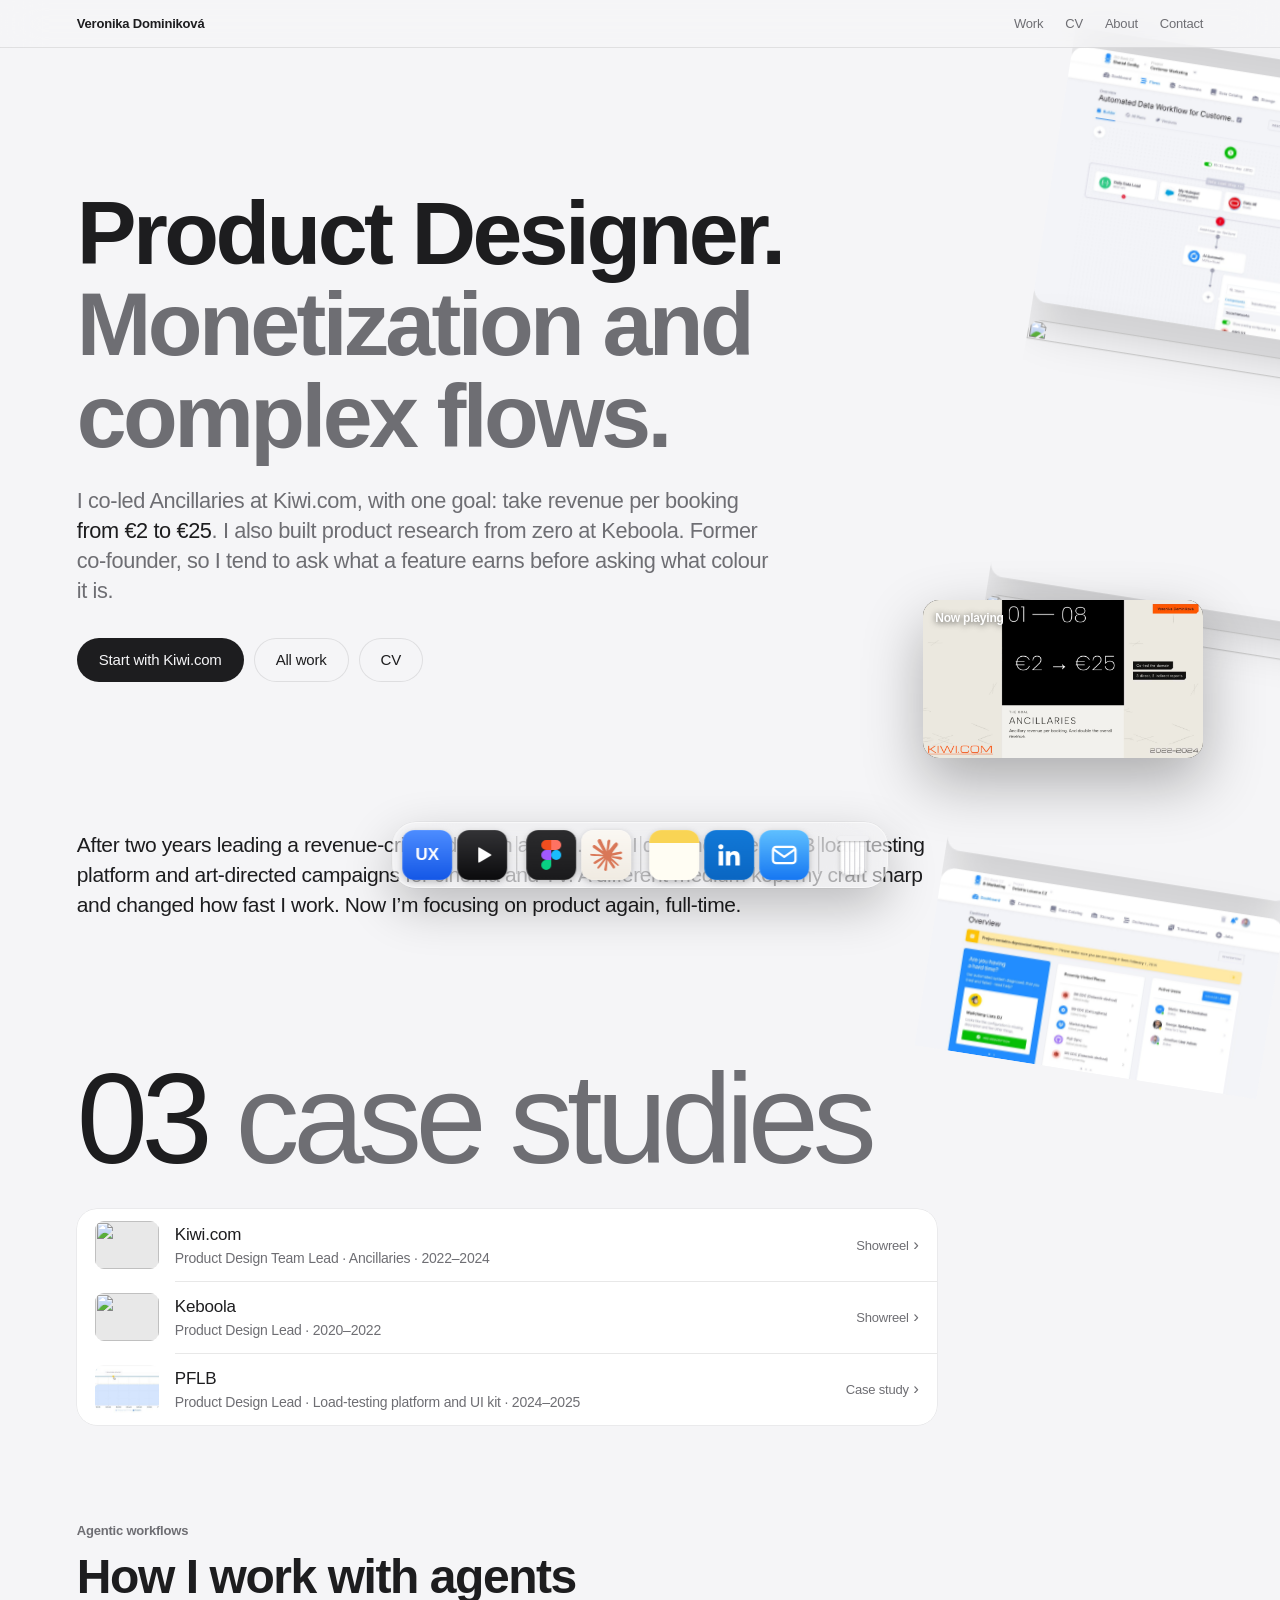
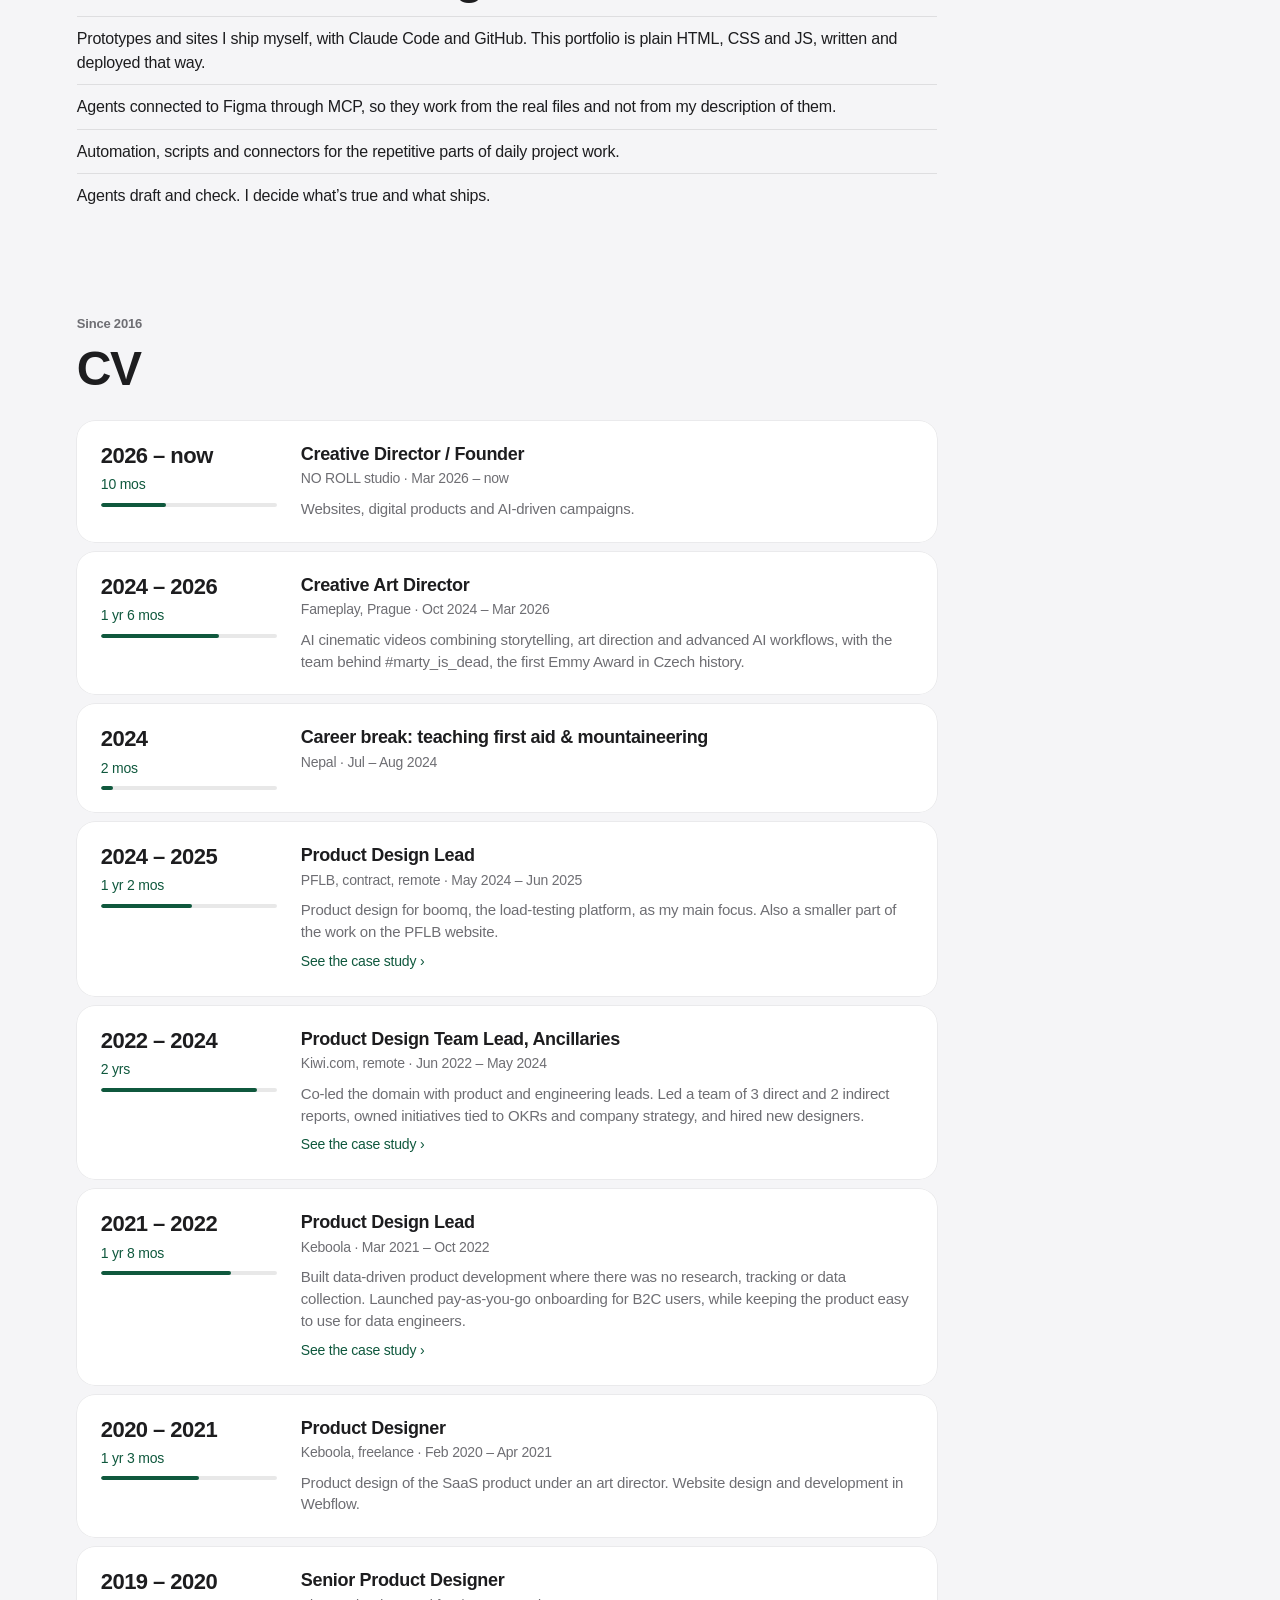
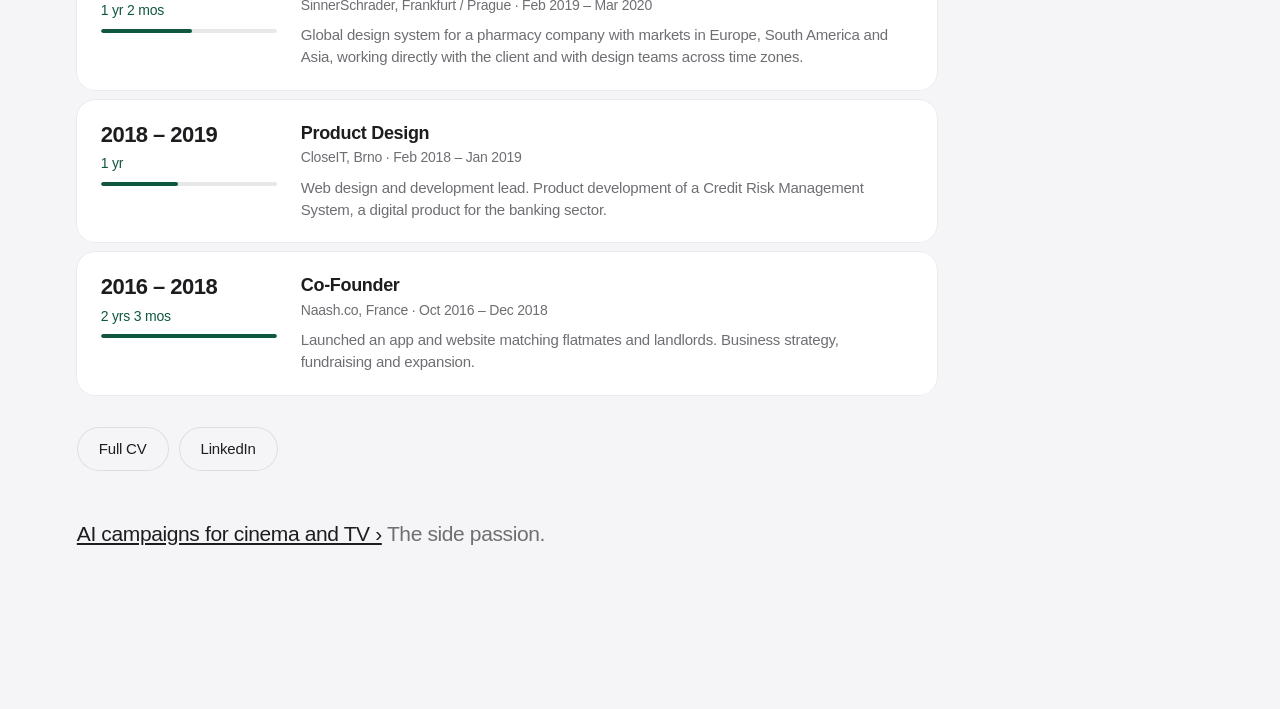
==== commit 7b9f08cd: "Correct Fare Families airlines to Ryanair and Air France-KLM Co-Authored-By: Claude Opus 5.5 <norepl" ====
--- a/index.html
+++ b/index.html
@@ -24,7 +24,7 @@
 <p>After two years leading a revenue-critical domain at Kiwi.com, I designed the PFLB load-testing platform and art-directed campaigns for cinema and TV. A different medium kept my craft sharp and changed how fast I work. Now I’m focusing on product again, full-time.</p>
 <p><a href="mailto:veronikadominikova@gmail.com">veronikadominikova@gmail.com</a> · <a href="https://www.linkedin.com/in/veronika-dominikova/">LinkedIn</a> · <a href="resume.html">Full CV</a></p>
 <h2>Case studies</h2>
-<section id="static-kiwi"><h3>Kiwi.com</h3><p>Product Design Team Lead · Ancillaries · 2022–2024</p><p>Product Design &gt; Strategy, UX/UI, design leadership · Kiwi.com</p><ul><li>€2 → €25: the goal for ancillary revenue per booking</li><li>2×: the goal for overall revenue, with ancillaries at around 50% of the mix</li><li>3: platforms: web, responsive, iOS + Android</li><li>10+: products: bags, seats, insurance, Guarantee, fare types, bundles…</li><li>100s: of screens across search, booking and post-booking</li></ul><p>Ancillaries are everything you buy on top of a flight. Bags, seats, AXA insurance, Kiwi.com Guarantee, Price Lock, fare types, service packages, bundles, Booking.com and Rentalcars. Each had its own team and its own idea of where to upsell. The business needed more revenue from it, the company was reorganising ownership mid-flight, and nobody had the full picture.</p><p>I took over the design team mid-reorg and co-led the domain with product and engineering. Everything below came out of design jams I ran with designers, PMs, engineers and, regularly, C-level. And a lot of it I designed with my own hands.</p><h4>Key decisions</h4><ul><li>Decisions kept changing with the evidence: we A/B tested variants and kept what performed, using revenue, CX feedback, UX research and quantitative data</li><li>One upsell moment per product per stage, triggered by context (first MMB visit, before check-in when bags or seats are still available, after a schedule change), not by banner real estate</li><li>Business rules live in the design, not in a spreadsheet next to it: Price Lock only shows when the fare margin clears a threshold, different for B2C and B2B2C</li><li>Friction designed on purpose: the “are you sure” moments were mapped and made consistent instead of each team inventing its own</li></ul><h4>Selling without tricks</h4><p>My job was also to keep ancillaries transparent, with no shady practices, in a domain under heavy pressure to grow revenue. One offer per product per stage, triggered by what the traveller was doing. Recommendations shown with the same table people had just seen, so an upgrade read as information, not a trick. The UI never promises what the ticket doesn’t include, and saying no stays clear, like the explicit “no insurance” option.</p><h4>My role</h4><ul><li>Co-led the domain with product and engineering leads</li><li>Led 3 product designers, a content designer and a UX researcher</li><li>Facilitated design jams and working sessions with PMs, engineering and C-level</li><li>Hands-on on the key flows, with a strong focus on visual design</li><li>Briefed the team’s UX researcher on what to test, then used the findings to make further feature decisions</li><li>Worked directly with a quantitative researcher and planned further development around the data</li><li>Hiring, feedback and growth of the team</li></ul><blockquote>She joined during a critical phase when the product team was under massive pressure to change its modus operandi, scale our ancillary offering, and achieve ambitious targets… Her facilitation skills enabled her to engage directly with C-level executives in frequent working sessions. — Vladimir Končar, VP of Design and Research, Kiwi.com</blockquote><h4>The map</h4><p>Ancillaries across the whole journey</p><p>Every ancillary touchpoint on one wall: Search → Booking → Post-booking, in two maps (desktop + responsive, and native). Each touchpoint shows the current state next to the proposal, with the conditions that change it: Tier 1 vs other markets, B2C vs B2B2C, signed in vs out. It became the reference for roadmap and ownership discussions when products moved between teams.</p><h4>Booking flow</h4><p>Search to summary</p><p>The core flow every ancillary lives inside: search, trip details, ticket fare, baggage, Kiwi.com services, summary. Consistent across web and native.</p><h4>Bundles</h4><p>Light, Comfort, All in</p><p>Bundles package bags, seats and flexibility into one choice and one discount. I led the iterations after the MVP: upgrades triggered by intent (pick a bag, get offered the bundle that already includes it), a “finding you discounts” moment tested in three versions, seats in bundles with a colour-coded seat map and a mandatory seat step, and the edge cases nobody wants to discover in production: removing a bundle, adding a passenger after an upgrade, infants, multi-traveller seating.</p><h4>Fare Families</h4><p>Airline partnerships, end-to-end ownership</p><p>Kiwi.com started selling airlines’ own fare families (Light, Standard, Flex…) for Air France-KLM, Lufthansa and Virgin Atlantic. Each airline has different rules for bags, seats, changes and refunds. My project from the first sketch to handoff: phase 1 desktop MVP, then responsive and native, including the parts nobody wants to design: refunds, assisted refunds, changes that can’t be done automatically, and the customer-service tool.</p><h4>Decision story</h4><p>Fare Families: one problem, the options, and why</p><p>The rest of this case shows breadth. This one shows how I think. One feature, from the ticket to the critique to what we took forward.</p><h5>1 · The brief</h5><p>August 2023. Ticket DAR-4534, assigned to me, priority highest: prototype the Fare Families use cases so the team understands the flow and its impact before anyone commits engineering time. Airlines were about to sell their own fares through us, and nobody had drawn what that does to a booking that already has bags, seats, Guarantee and service packages in it.</p><h5>2 · Look outside first</h5><p>Before touching our flow I benchmarked how airlines and other booking sites present fare families. Two patterns kept coming back: a column table with ticks, where the middle option does the selling, and a nudge to upgrade right before checkout. Cabin tabs and photo-heavy layouts looked great and explained nothing.</p><h5>3 · The hard part: fare conditions</h5><p>Fare rules are legal text, different for every airline, and people need them before they pay, not after. Three options on the table: a modal on the overview step, a dedicated conditions page, or an FAQ article with the full airline text. I prototyped the modal in several states, from a short summary to the full rules, and took all three to design critique on 23 January 2024.</p><h5>4 · Recommending a fare</h5><p>Two scenarios. Scenario 1: the cheapest fare, or the one that already includes bags. Scenario 2: a higher fare that includes seating. For each, a recommendation at the moment of choice (“Light fare is recommended for your trip”), shown with the same table people had just seen, so the upgrade reads as information, not a trick. Five variants of where and how it appears.</p><h5>5 · What we took forward</h5><ul><li>Baggage allowance and seat-map states come from the fare attributes, so the UI never promises what the ticket doesn’t include</li><li>A short summary of conditions in the flow, the full airline text one tap away</li><li>Recommendations tied to what the traveller already picked, not a blanket upsell</li><li>Post-booking: “search for a new trip” kept as the main path where data showed high conversion back to search</li></ul><h4>Insurance &amp; protection</h4><p>AXA, Kiwi.com Guarantee, AirHelp</p><p>Hypothesis: better merchandising of AXA insurance improves product communication and attachment rates. Unbundled products, per-passenger selection, a clear “no insurance” option and policy details people can actually read. I led this stream and co-designed it with the team, together with Kiwi.com Guarantee and AirHelp placements.</p><h4>Post-booking &amp; email</h4><p>Components, confirmations, boarding documents</p><p>The quiet half of ancillaries: Manage My Booking, transactional emails, e-tickets and boarding documents. Audited and redesigned as one component set used across web, apps and email.</p><p><a href="#kiwi">Open the Kiwi.com case study with images</a></p></section>
+<section id="static-kiwi"><h3>Kiwi.com</h3><p>Product Design Team Lead · Ancillaries · 2022–2024</p><p>Product Design &gt; Strategy, UX/UI, design leadership · Kiwi.com</p><ul><li>€2 → €25: the goal for ancillary revenue per booking</li><li>2×: the goal for overall revenue, with ancillaries at around 50% of the mix</li><li>3: platforms: web, responsive, iOS + Android</li><li>10+: products: bags, seats, insurance, Guarantee, fare types, bundles…</li><li>100s: of screens across search, booking and post-booking</li></ul><p>Ancillaries are everything you buy on top of a flight. Bags, seats, AXA insurance, Kiwi.com Guarantee, Price Lock, fare types, service packages, bundles, Booking.com and Rentalcars. Each had its own team and its own idea of where to upsell. The business needed more revenue from it, the company was reorganising ownership mid-flight, and nobody had the full picture.</p><p>I took over the design team mid-reorg and co-led the domain with product and engineering. Everything below came out of design jams I ran with designers, PMs, engineers and, regularly, C-level. And a lot of it I designed with my own hands.</p><h4>Key decisions</h4><ul><li>Decisions kept changing with the evidence: we A/B tested variants and kept what performed, using revenue, CX feedback, UX research and quantitative data</li><li>One upsell moment per product per stage, triggered by context (first MMB visit, before check-in when bags or seats are still available, after a schedule change), not by banner real estate</li><li>Business rules live in the design, not in a spreadsheet next to it: Price Lock only shows when the fare margin clears a threshold, different for B2C and B2B2C</li><li>Friction designed on purpose: the “are you sure” moments were mapped and made consistent instead of each team inventing its own</li></ul><h4>Selling without tricks</h4><p>My job was also to keep ancillaries transparent, with no shady practices, in a domain under heavy pressure to grow revenue. One offer per product per stage, triggered by what the traveller was doing. Recommendations shown with the same table people had just seen, so an upgrade read as information, not a trick. The UI never promises what the ticket doesn’t include, and saying no stays clear, like the explicit “no insurance” option.</p><h4>My role</h4><ul><li>Co-led the domain with product and engineering leads</li><li>Led 3 product designers, a content designer and a UX researcher</li><li>Facilitated design jams and working sessions with PMs, engineering and C-level</li><li>Hands-on on the key flows, with a strong focus on visual design</li><li>Briefed the team’s UX researcher on what to test, then used the findings to make further feature decisions</li><li>Worked directly with a quantitative researcher and planned further development around the data</li><li>Hiring, feedback and growth of the team</li></ul><blockquote>She joined during a critical phase when the product team was under massive pressure to change its modus operandi, scale our ancillary offering, and achieve ambitious targets… Her facilitation skills enabled her to engage directly with C-level executives in frequent working sessions. — Vladimir Končar, VP of Design and Research, Kiwi.com</blockquote><h4>The map</h4><p>Ancillaries across the whole journey</p><p>Every ancillary touchpoint on one wall: Search → Booking → Post-booking, in two maps (desktop + responsive, and native). Each touchpoint shows the current state next to the proposal, with the conditions that change it: Tier 1 vs other markets, B2C vs B2B2C, signed in vs out. It became the reference for roadmap and ownership discussions when products moved between teams.</p><h4>Booking flow</h4><p>Search to summary</p><p>The core flow every ancillary lives inside: search, trip details, ticket fare, baggage, Kiwi.com services, summary. Consistent across web and native.</p><h4>Bundles</h4><p>Light, Comfort, All in</p><p>Bundles package bags, seats and flexibility into one choice and one discount. I led the iterations after the MVP: upgrades triggered by intent (pick a bag, get offered the bundle that already includes it), a “finding you discounts” moment tested in three versions, seats in bundles with a colour-coded seat map and a mandatory seat step, and the edge cases nobody wants to discover in production: removing a bundle, adding a passenger after an upgrade, infants, multi-traveller seating.</p><h4>Fare Families</h4><p>Airline partnerships, end-to-end ownership</p><p>Kiwi.com started selling airlines’ own fare families (Light, Standard, Flex…) for Ryanair and Air France-KLM. Each airline has different rules for bags, seats, changes and refunds. My project from the first sketch to handoff: phase 1 desktop MVP, then responsive and native, including the parts nobody wants to design: refunds, assisted refunds, changes that can’t be done automatically, and the customer-service tool.</p><h4>Decision story</h4><p>Fare Families: one problem, the options, and why</p><p>The rest of this case shows breadth. This one shows how I think. One feature, from the ticket to the critique to what we took forward.</p><h5>1 · The brief</h5><p>August 2023. Ticket DAR-4534, assigned to me, priority highest: prototype the Fare Families use cases so the team understands the flow and its impact before anyone commits engineering time. Airlines were about to sell their own fares through us, and nobody had drawn what that does to a booking that already has bags, seats, Guarantee and service packages in it.</p><h5>2 · Look outside first</h5><p>Before touching our flow I benchmarked how airlines and other booking sites present fare families. Two patterns kept coming back: a column table with ticks, where the middle option does the selling, and a nudge to upgrade right before checkout. Cabin tabs and photo-heavy layouts looked great and explained nothing.</p><h5>3 · The hard part: fare conditions</h5><p>Fare rules are legal text, different for every airline, and people need them before they pay, not after. Three options on the table: a modal on the overview step, a dedicated conditions page, or an FAQ article with the full airline text. I prototyped the modal in several states, from a short summary to the full rules, and took all three to design critique on 23 January 2024.</p><h5>4 · Recommending a fare</h5><p>Two scenarios. Scenario 1: the cheapest fare, or the one that already includes bags. Scenario 2: a higher fare that includes seating. For each, a recommendation at the moment of choice (“Light fare is recommended for your trip”), shown with the same table people had just seen, so the upgrade reads as information, not a trick. Five variants of where and how it appears.</p><h5>5 · What we took forward</h5><ul><li>Baggage allowance and seat-map states come from the fare attributes, so the UI never promises what the ticket doesn’t include</li><li>A short summary of conditions in the flow, the full airline text one tap away</li><li>Recommendations tied to what the traveller already picked, not a blanket upsell</li><li>Post-booking: “search for a new trip” kept as the main path where data showed high conversion back to search</li></ul><h4>Insurance &amp; protection</h4><p>AXA, Kiwi.com Guarantee, AirHelp</p><p>Hypothesis: better merchandising of AXA insurance improves product communication and attachment rates. Unbundled products, per-passenger selection, a clear “no insurance” option and policy details people can actually read. I led this stream and co-designed it with the team, together with Kiwi.com Guarantee and AirHelp placements.</p><h4>Post-booking &amp; email</h4><p>Components, confirmations, boarding documents</p><p>The quiet half of ancillaries: Manage My Booking, transactional emails, e-tickets and boarding documents. Audited and redesigned as one component set used across web, apps and email.</p><p><a href="#kiwi">Open the Kiwi.com case study with images</a></p></section>
 <section id="static-keboola"><h3>Keboola</h3><p>Product Design Lead · 2020–2022</p><p>Product Design &gt; Data platform, B2B + B2C, web, brand · Keboola</p><ul><li>0 → 1: research program and data tracking</li><li>UI 2.0: dashboard, project overview, data catalog</li><li>30+: website pages designed</li><li>50+: illustrations and campaign visuals</li></ul><p>Keboola is a data platform built by and for data engineers. Then it launched pay-as-you-go for people who are not data engineers. No research, no tracking, no design process. And a UI where Storage, Transformations and Workspaces each behaved differently.</p><p>I joined as the brand and web designer and became the product design lead. I built the process first, then the product. And kept the brand and the website, because nobody else was going to.</p><h4>My role</h4><ul><li>Built data-driven product development from scratch</li><li>Set up the user research program</li><li>Worked directly on the design systems for both the product and the website</li><li>Championed UX against technical constraints</li><li>Owned the website (Webflow), illustration system and launch campaigns</li></ul><h4>Testing and funnels</h4><p>Before development, and after release</p><p>I led research interviews on prototypes. We tested features before development and tuned them before handoff to engineering. After release, I led follow-up interviews, collected the data and went through user funnels to see where people dropped off.</p><h4>Flow Builder</h4><p>Data pipelines, block by block</p><p>Flow Builder let non-technical stakeholders build a data pipeline themselves: drag and drop and a visual system, instead of SQL and a Windows 95 look. Tasks grouped into phases, new configurations created in place, and a jobs view for what actually ran.</p><h4>Product UI 2.0</h4><p>Dashboard, jobs, transformations, workspaces</p><p>One pattern for columns, search and the three-dot menu across Storage, Transformations and Workspaces. Real use cases mapped (workspace from storage, transformation from workspace, and back) with warnings where users could lose work. Pay-as-you-go onboarding: a dashboard with 8 states that adapts to what the user has already done.</p><h4>Storage &amp; data catalog</h4><p>Earlier product work</p><p>Bucket and table overviews, events, data samples, schema, lineage graph, project picker. Dev/prod branches, project diff and merge requests for the engineers who live in the tool.</p><h4>Website</h4><p>31 pages, built in Webflow</p><p>Homepage, product, solutions, pricing, comparison, academy, webinars, blog, careers and landing pages for every campaign. Click any page to see it in full.</p><h4>Campaign &amp; illustration</h4><p>Pay-as-you-go launch</p><p>An illustration system and the campaign that launched pay-as-you-go: ads, social, guides.</p><p><a href="#keboola">Open the Keboola case study with images</a></p></section>
 <section id="static-pflb"><h3>PFLB</h3><p>Product Design Lead · Load-testing platform and UI kit · 2024–2025</p><p>Product design &gt; B2B SaaS, developer tool · PFLB (boomq) · Contract, remote</p><ul><li>3: ways to start a test: from scratch, from imported requests, or from JMeter</li><li>14: months on contract, working mainly on the product</li></ul><p>PFLB is a cloud platform for checking how a website or app handles load before go-live. A test can start from a low-code editor, imported requests or an existing JMeter script, and then needs a load profile, SLAs, a run and a report someone can read.</p><p>My co-lead from Kiwi.com was working on the project and brought me into the team. I worked mainly on the platform and the UI kit, and built prototypes. The website was a small part of the job.</p><h4>My role</h4><ul><li>Product design across the platform, with screens that went into production</li><li>Work on the PFLB UI kit and visual experiments</li><li>Prototypes of new flows and iterations</li><li>A smaller part of the work on the PFLB website</li></ul><h4>Creating a test</h4><p>Explorations and iterations</p><p>Load profile, use cases and allocation groups, with a live chart of the load shape next to its settings.</p><h4>Bringing your own JMeter tests</h4><p>Explorations and iterations</p><p>For teams that already have scripts: upload a JMX file with its supporting files, then see the test as settings and containers.</p><h4>SLAs</h4><p>Explorations and iterations</p><p>SLAs across a test, its transactions and requests, with time ranges and a status for each one.</p><h4>Anomaly detection</h4><p>In production</p><p>Anomalies marked on the response time chart, with a detection switch and a sensitivity setting per test, and notification settings in the account.</p><h4>Ordering expert work</h4><p>Prototype</p><p>A dashboard with credits, trend reports and assets, and a flow for ordering test maintenance or execution from PFLB’s engineers.</p><h4>UI kit and visual experiments</h4><p>Explorations</p><p>Experiments with navigation, test containers and workload charts, alongside the UI kit.</p><h4>Website</h4><p>A smaller part of the job</p><p>Marketing pages for the platform, in a dark and a light direction: hero, key features, how the platform works and pricing.</p><p><a href="#pflb">Open the PFLB case study with images</a></p></section>
 <h2>How I work with agents</h2>
@@ -66,7 +66,7 @@
     <span class="dock__sep"></span>
     <button class="dock__app" data-bin data-label="Bin of rejected rolls"><span class="ic ic--bin"></span></button>
   </nav>
-  <script src="assets/js/data.js?v=16"></script>
+  <script src="assets/js/data.js?v=17"></script>
   <script src="assets/js/site.js?v=10"></script>
 </body>
 </html>
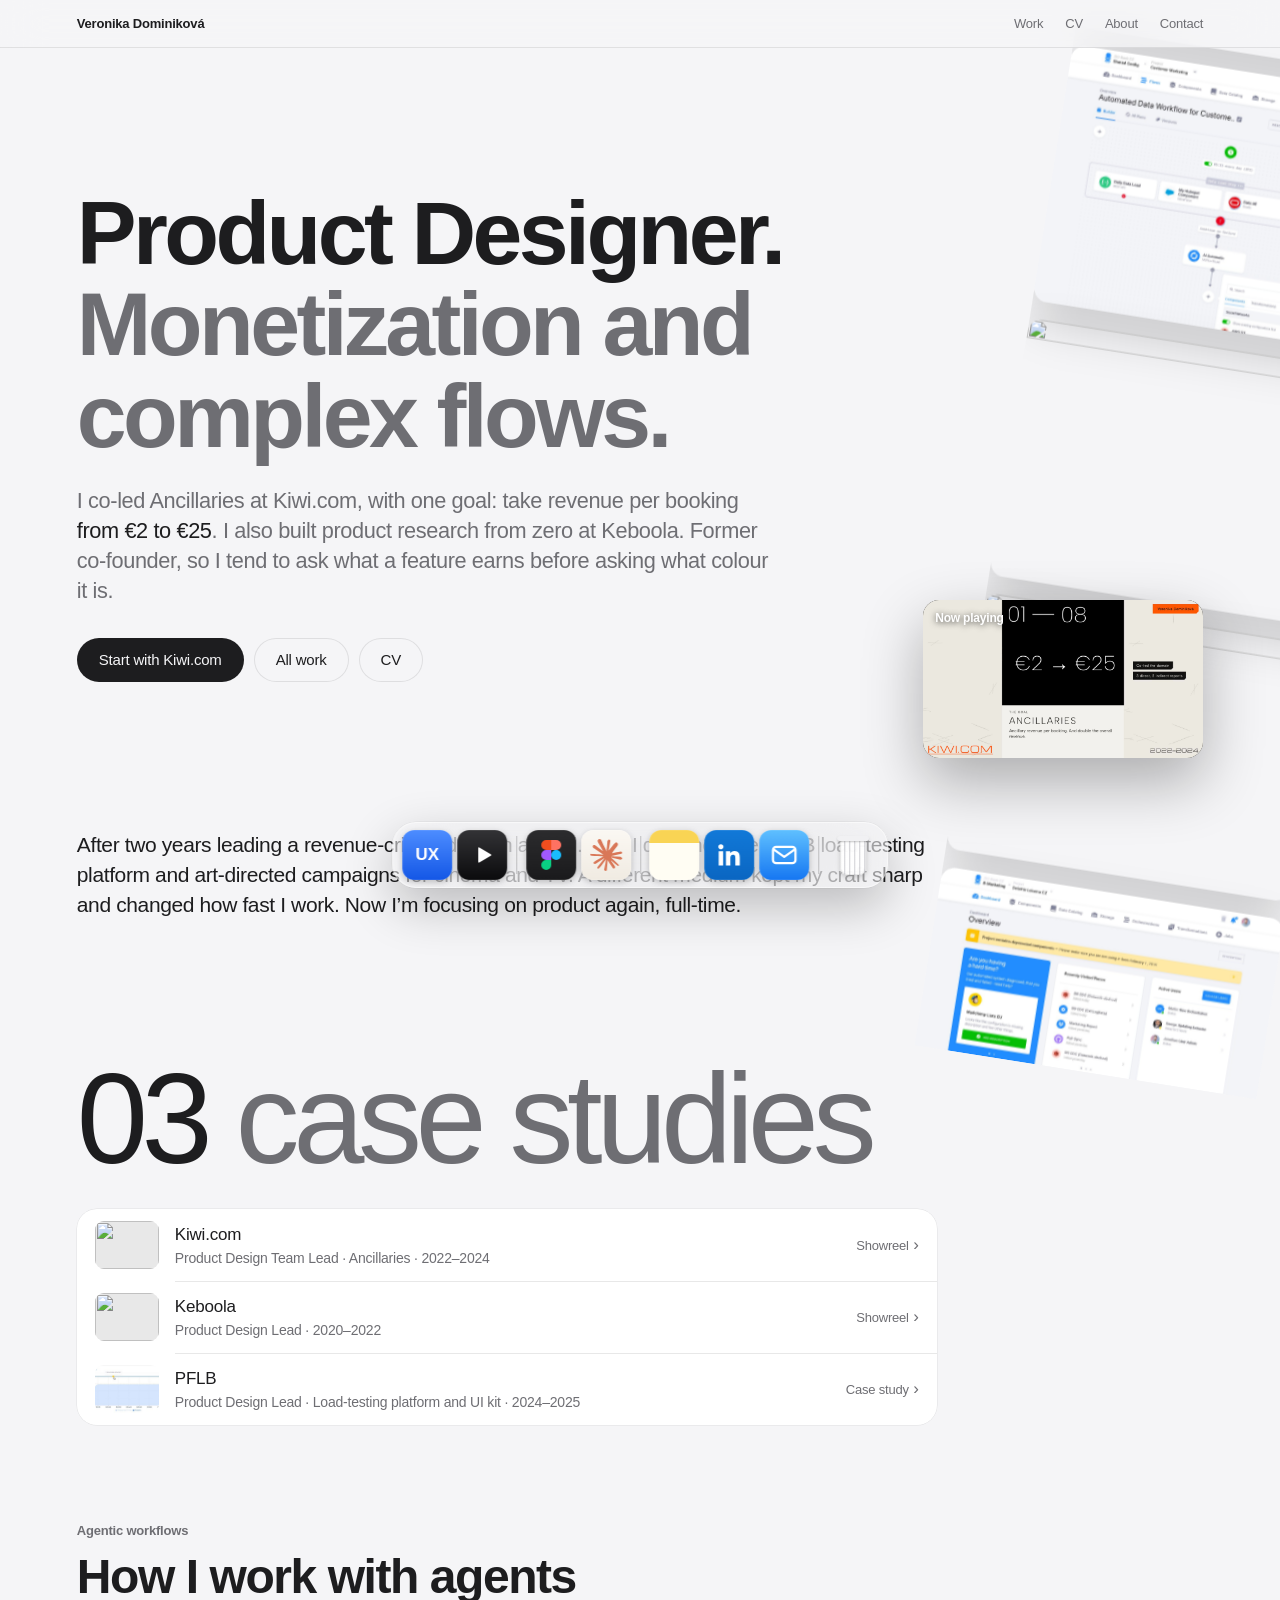
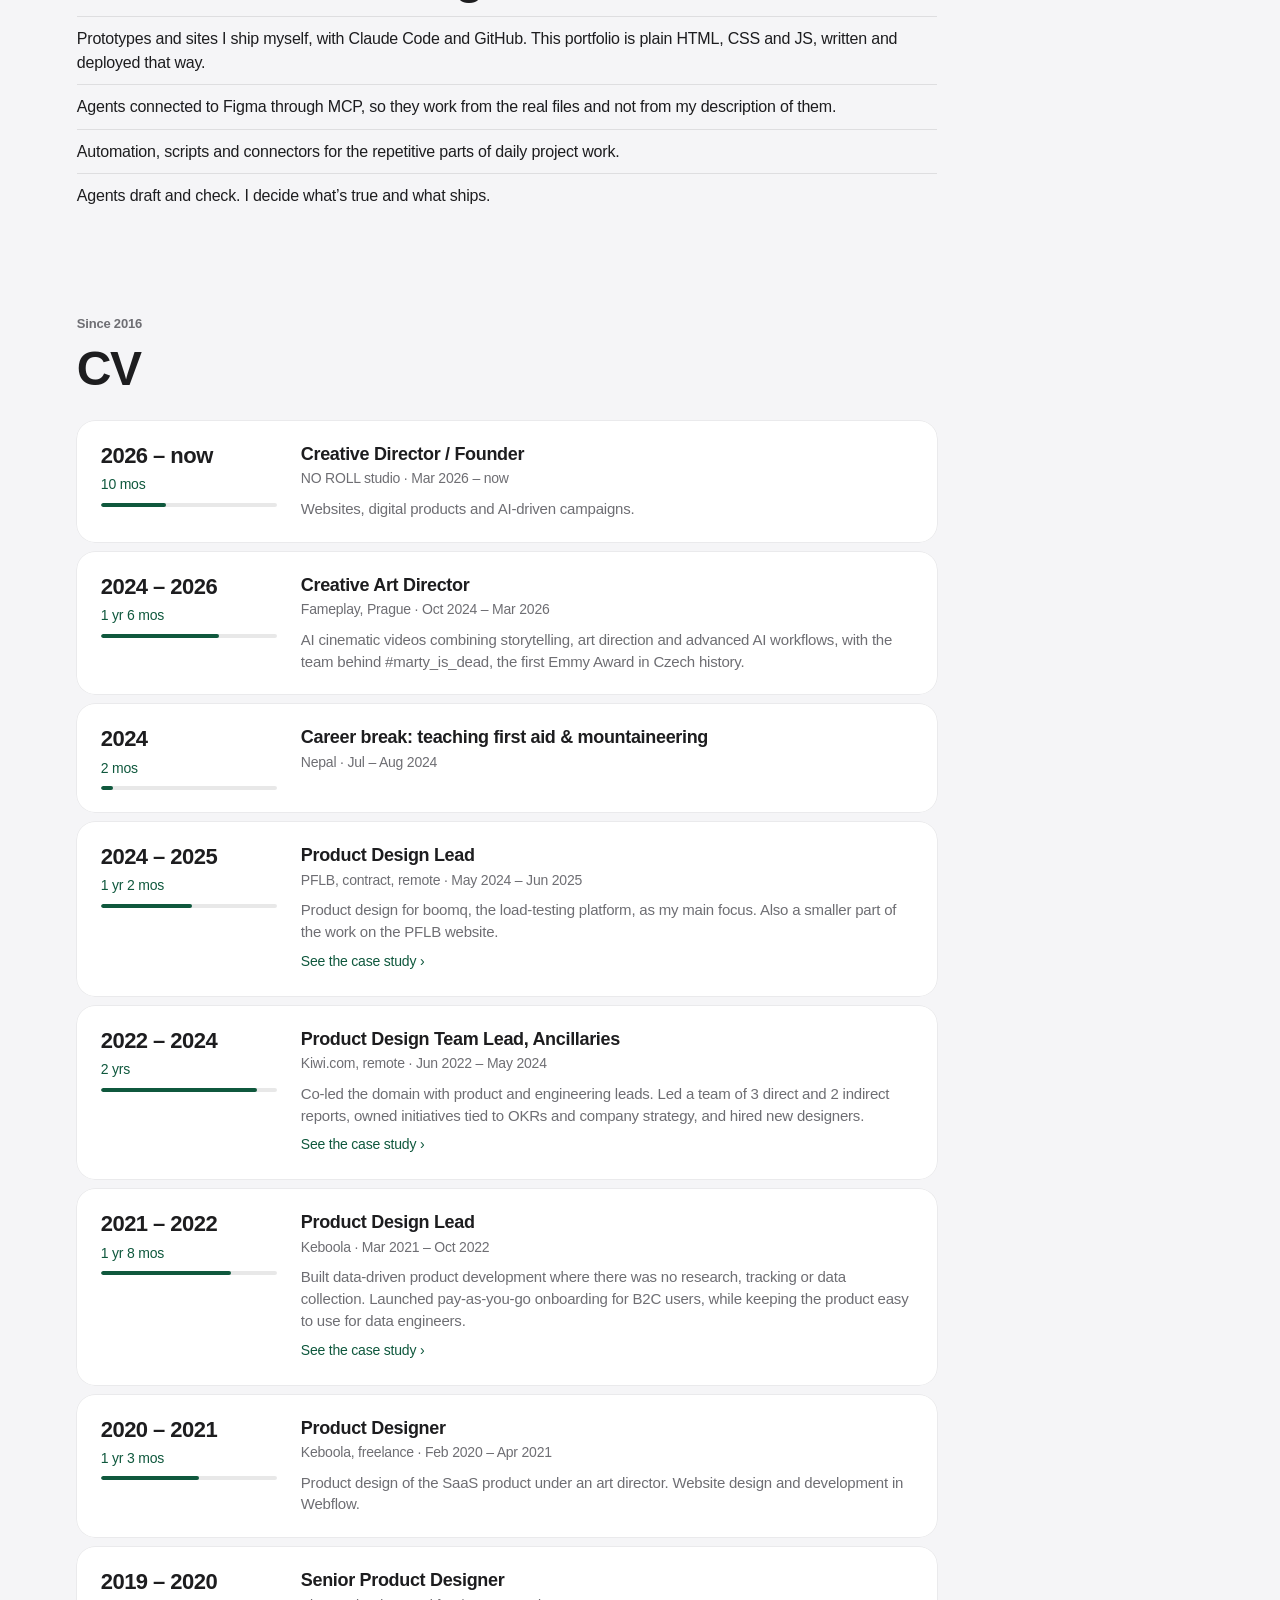
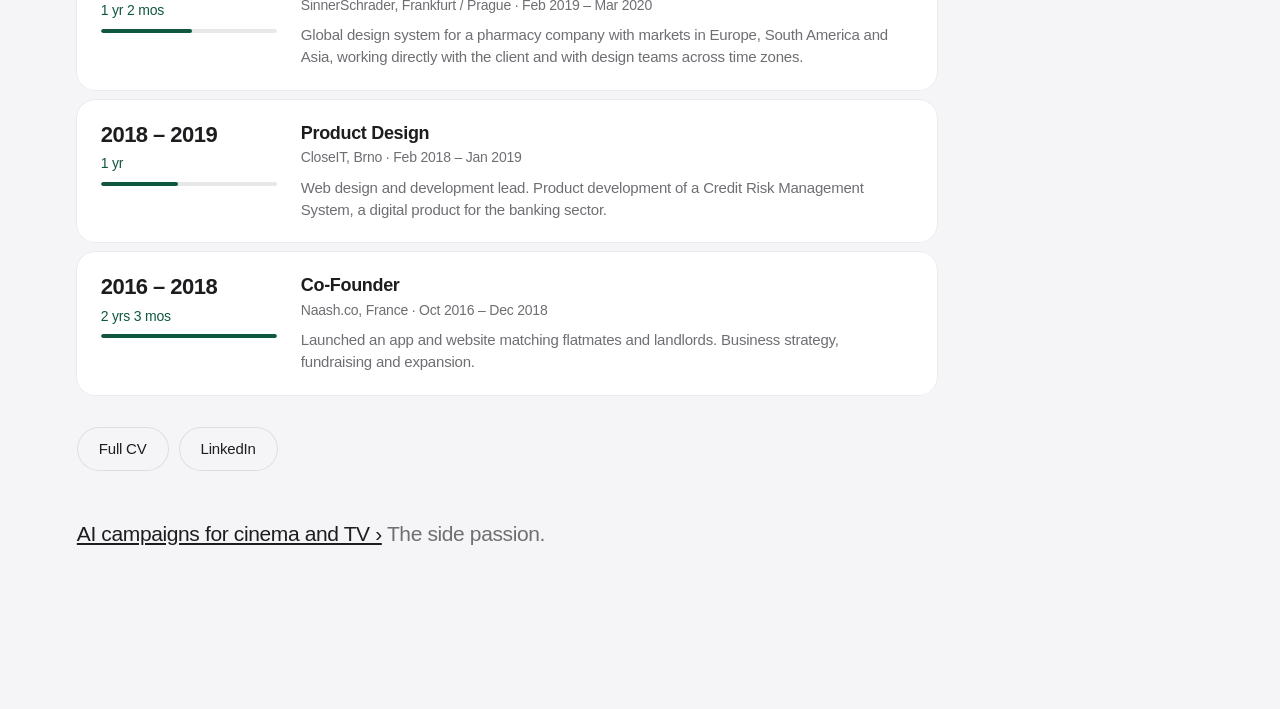
==== commit 2ce84e4e: "Make the Revolut page readable without JavaScript Co-Authored-By: Claude Opus 5.5 <noreply@anthropic" ====
--- a/index.html
+++ b/index.html
@@ -67,6 +67,6 @@
     <button class="dock__app" data-bin data-label="Bin of rejected rolls"><span class="ic ic--bin"></span></button>
   </nav>
   <script src="assets/js/data.js?v=17"></script>
-  <script src="assets/js/site.js?v=10"></script>
+  <script src="assets/js/site.js?v=11"></script>
 </body>
 </html>
